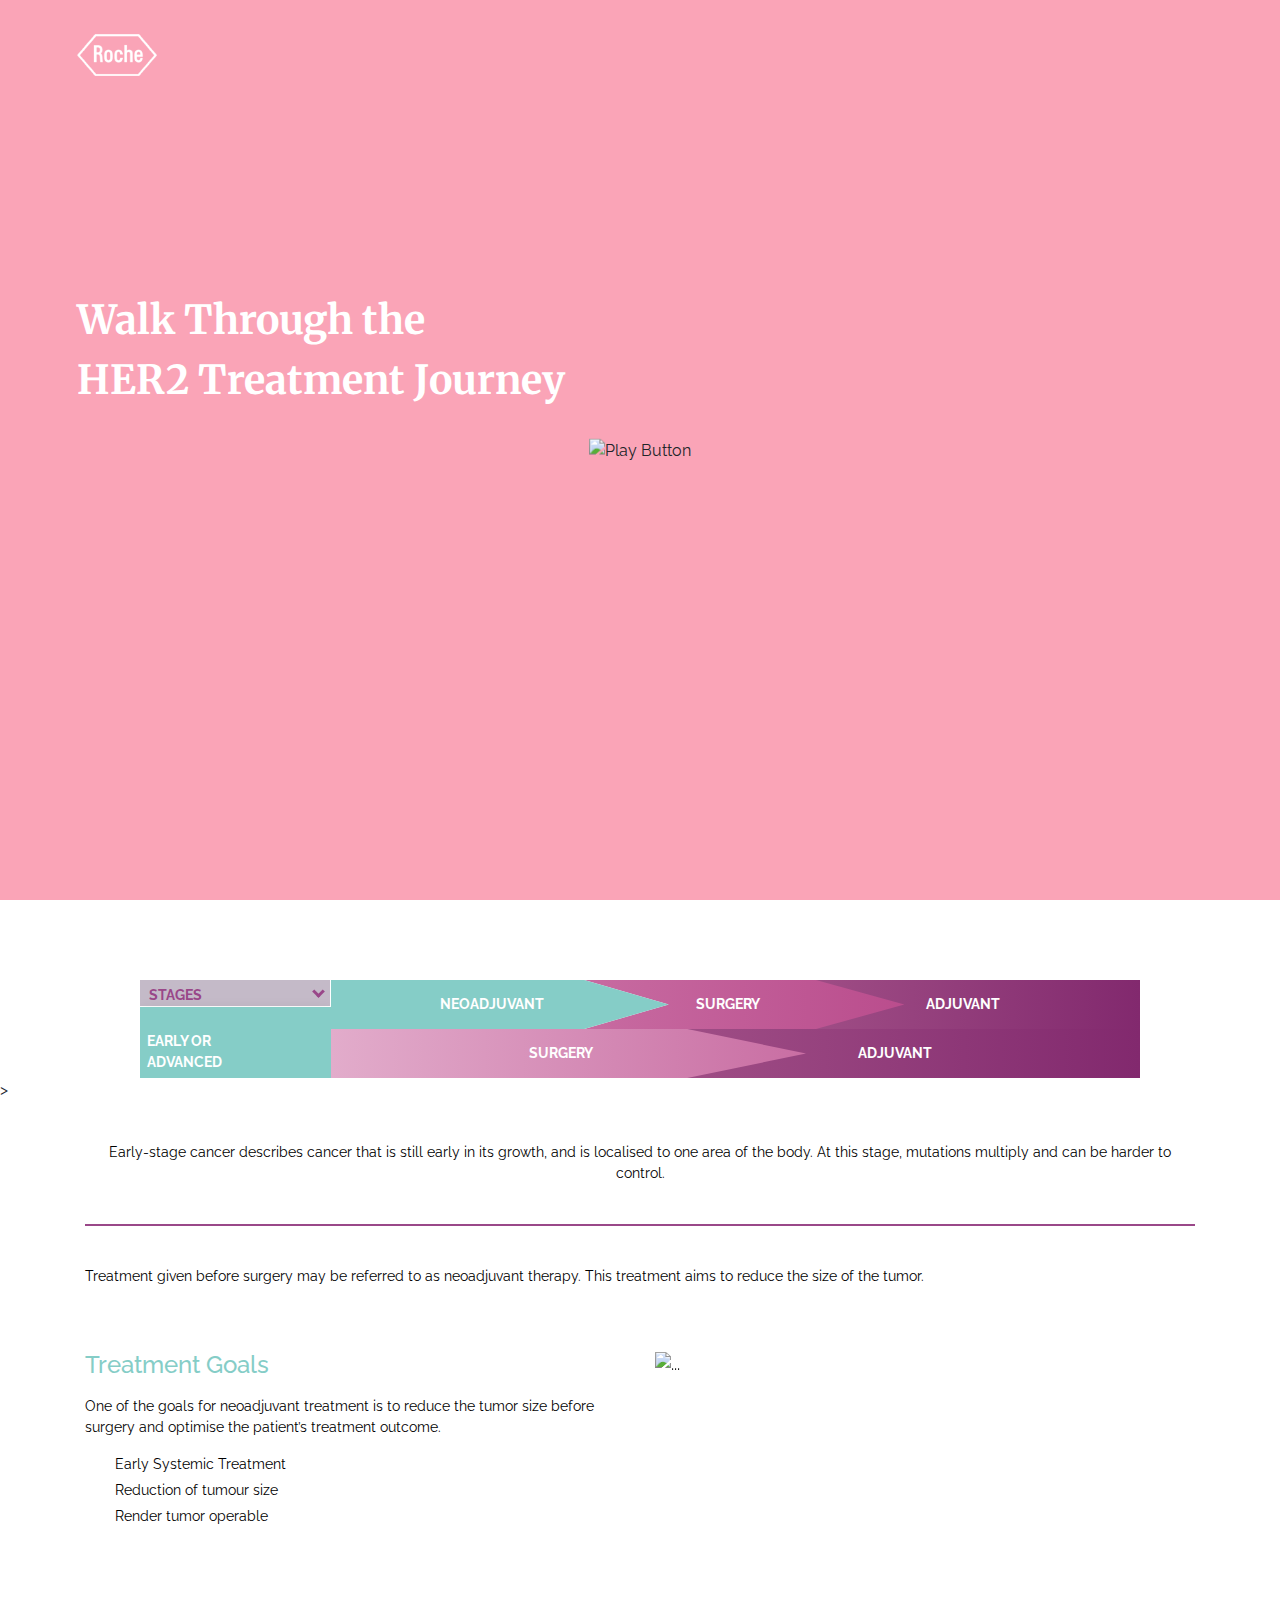
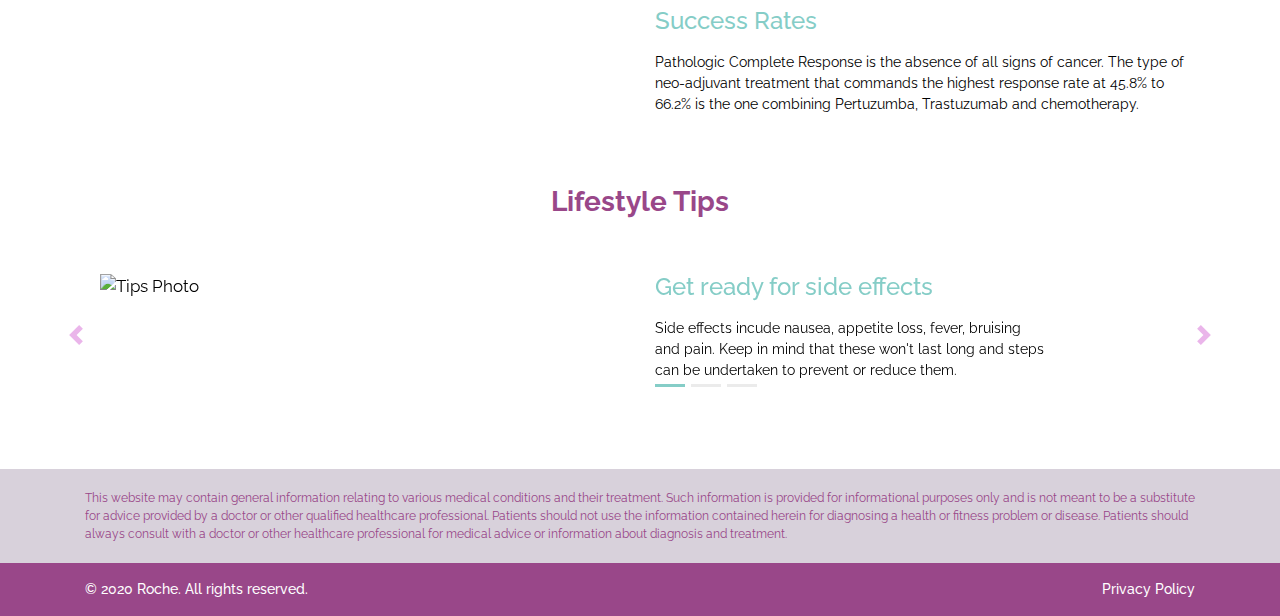
==== her2.html @ 674623f1 "Roche 94 partial update" ====
<!DOCTYPE html>
<html lang="en" dir="ltr">
<head>
  <meta charset="UTF-8">
  <meta name="viewport" content="width=device-width, initial-scale=1.0">
  <meta http-equiv="X-UA-Compatible" content="ie=edge">
  <meta name="description" content="Step out of the darkness and into a bright, healthy future.">
  <title>Her2</title>
  <!--link rel="shortcut icon" href="assets//media/icon/Favicon-192x192.png"-->
  <link href="https://fonts.googleapis.com/css?family=Raleway:400,400i,500,500i,700,700i&display=swap" rel="stylesheet">
  <link href="https://fonts.googleapis.com/css?family=Merriweather:700&display=swap" rel="stylesheet">

    <!-- Fab icon-->
    <link rel="apple-touch-icon" sizes="180x180" href="/assets/media/icon/apple-touch-icon.png">
    <link rel="icon" type="image/png" sizes="32x32" href="/assets/media/icon/favicon-32x32.png">
    <link rel="icon" type="image/png" sizes="16x16" href="/assets/media/icon/favicon-16x16.png">
    <link rel="manifest" href="/assets/media/icon/site.webmanifest">
    <link rel="mask-icon" href="/assets/media/icon/safari-pinned-tab.svg" color="#5bbad5">
    <link rel="shortcut icon" href="/assets/media/icon/favicon.ico">
    <meta name="msapplication-TileColor" content="#da532c">
    <meta name="msapplication-config" content="/assets/media/icon/browserconfig.xml">
    <meta name="theme-color" content="#000000">
    
  <!-- Development -->
  <link rel="stylesheet" href="assets/css/development/style.css">

  <!-- Production -->
  <!-- <link rel="stylesheet" href="assets/css/production/style.min.css"> -->

  <link rel="stylesheet" href="assets/css/production/global.css">
</head>
<body>
  <!-- Intro Video -->
  <div class="video-wrapper">
    <div id="video-playback">
      <video id="my-video" class="video-js vjs-default-skin vjs-minimal-skin vjs-big-play-centered" width="640px" height="267px"
          controls preload="auto" poster=''
          data-setup='{ "aspectRatio":"16:9", "playbackRates": [1, 1.5, 2], "fluid": true }'>      
        <!--source src="http://148.66.133.42/roche/assets/media/video/Her2-Animation%2020200123-c.mp4" type='video/mp4' /-->
        <source src="assets/media/video/Her2-Animation.mp4" type='video/mp4'/>
        <source src="assets//media/video/Her2-Animation 20200123-c.webm" type='video/webm' width="100%"
        height="100%" />
        <p class='vjs-no-js'>
          To view this video please enable JavaScript, and consider upgrading to a web browser that
          <a href='https://videojs.com/html5-video-support/' target='_blank' rel="noreferrer">supports HTML5 video</a>
        </p>
      </video>
      <div class="arrow-down">
        <img src="assets/media/image/arrow.svg" style="display: inline-block;margin-top: 20px;height: 25px;">
      </div>
    </div>
  </div>

  <!-- Main Header -->
  <header class="her2-header">
    <div class="logo-box">
      <a href="./">
        <img src="assets/media/logo/roche-logo-white.png" alt="Logo">
      </a>
    </div>
    <div class="title-box">
      <h1>
        Walk Through the<br>
        HER2 Treatment Journey
      </h1>
    </div>
    <div class="play-button-box">
      <img src="assets/media/image/play-button.png" class="to-play-video" alt="Play Button">
    </div>
  </header>

  
  <!-- Sticky Main Navigation -->
  <nav class="navigation">
    <div id="nav">
      <a href="./">
        <img src="assets/media/logo/roche-logo-white.png" alt="Roche Logo">
        <a href="index.html" class="learn-breast">LEARN MORE ABOUT BREAST CANCER</a>
      </a>
    </div>
    <div class="top-main-nav">
      <!--div class="nav nav-tabs sub-tabs-2" id="nav-tab" role="tablist">
        <a onclick="changeView1()" class="nav-item nav-link active" id="nav-early-tab" data-toggle="tab" href="#nav-early" role="tab" aria-controls="nav-home" aria-selected="true">EARLY STAGE</a>
        <a onclick="changeView2()" class="nav-item nav-link" id="nav-late-tab" data-toggle="tab" href="#nav-late" role="tab" aria-controls="nav-profile" aria-selected="false">LATE STAGE</a>
      </div!-->
      <div class="dropdown" onmouseout="overflowHide()" onmouseover="overflowShow()">
        <button class="dropbtn">STAGES <i class="arrow down"></i></button>
        <div class="dropdown-content">
          <a onclick="changeView1()" class="active" href="#nav-early" >EARLY OR ADVANCED</a>
          <a onclick="changeView2()" href="#nav-late">METASTATIC</a>
        </div>      
      </div>
      <div class="nav sub-tabs sub-tabs-sticky-early">
        <div class="nav nav-tabs sub-tabs sub-tabs-sticky-early sub-tabs-firstrow" id="nav-tab-2" role="tablist">
          <a class="nav-item nav-link active" id="nav-neoadjuvant-tab" data-toggle="tab" href="#nav-neoadjuvant" role="tab" aria-controls="nav-home" aria-selected="true">NEOADJUVANT</a>
          <a class="nav-item nav-link " id="nav-surgery-tab" data-toggle="tab" href="#nav-surgery" role="tab" aria-controls="nav-profile" aria-selected="false"><span>SURGERY</span></a>
          <a class="nav-item nav-link " id="nav-adjuvant-tab" data-toggle="tab" href="#nav-adjuvant" role="tab" aria-controls="nav-contact" aria-selected="false"><span>ADJUVANT</span></a>
        </div>
        <div class="nav nav-tabs sub-tabs sub-tabs-sticky-early second-row" id="nav-tab-2" role="tablist">
          <a class="nav-item nav-link" id="nav-surgery-tab" data-toggle="tab" href="#nav-surgery" role="tab" aria-controls="nav-profile" aria-selected="false"><span>SURGERY</span></a>
          <a class="nav-item nav-link" id="nav-adjuvant-tab" data-toggle="tab" href="#nav-adjuvant" role="tab" aria-controls="nav-contact" aria-selected="false"><span>ADJUVANT</span></a>
        </div>
      </div>  
      <div class="second-view"><h3>QUALITY OF LIFE</h3></div></div>>    
    </div>
  </nav>
  
  <!-- Main Body Content -->
  <main class="main-content" id="her2">
    <section class="container"> 
      <div class="tab-content stages-nav" id="nav-tabContent">
        <div class="tab-pane fade show active" id="nav-early" role="tabpanel" aria-labelledby="nav-early-tab">
          <section class="container" style="padding: 0;">
            <div class="text-box-onscroll">
              Early-stage cancer describes cancer that is still early in its growth, and is localised to one area of the body. At this stage, mutations multiply and can be harder to control.
            </div>
            <section class="tab-content treatment" id="nav-tabContent">
              <!-- NEOADJUVANT -->
              <div class="tab-pane fade show active" id="nav-neoadjuvant" role="tabpanel" aria-labelledby="nav-neoadjuvant-tab">
                <div class="tab-sub-text">Treatment given before surgery may be referred to as neoadjuvant therapy. This treatment aims to reduce the size of the tumor.</div>
                <article class="row">
                  <div class="col-md-6">
                    <h2 class="tab-heading">Treatment Goals</h2>
                    <p>One of the goals for neoadjuvant treatment is to reduce the tumor size before surgery and optimise the patient’s treatment outcome.
                    </p>
                    <ul class="lists">
                      <li>Early Systemic Treatment</li>
                      <li>Reduction of tumour size</li>
                      <li>Render tumor operable</li>
                    </ul>
                  </div>
                  <div class="col-md-6">
                    <div id="carouselExampleControls4" class="carousel slide" data-ride="carousel">
                      <div class="carousel-inner">
                        <div class="carousel-item active">
                          <img src="assets/media/image/Early-Stage/Neoadjuvant/treatmentgoals-1.png" class="d-block w-100" alt="...">
                        </div>
                        <div class="carousel-item">
                          <img src="assets/media/image/Early-Stage/Neoadjuvant/treatmentgoals-2.png" class="d-block w-100" alt="...">
                        </div>
                        <div class="carousel-item">
                          <img src="assets/media/image/Early-Stage/Neoadjuvant/treatmentgoals-3.png" class="d-block w-100" alt="...">
                        </div>
                      </div>
                      <a class="carousel-control-prev" href="#carouselExampleControls4" role="button" data-slide="prev">
                        <span class="carousel-control-prev-icon" aria-hidden="true"></span>
                        <span class="sr-only">Previous</span>
                      </a>
                      <a class="carousel-control-next" href="#carouselExampleControls4" role="button" data-slide="next">
                        <span class="carousel-control-next-icon" aria-hidden="true"></span>
                        <span class="sr-only">Next</span>
                      </a>
                    </div>
                  </div>
                </article>
            
                <article class="row success-rates">
                  <div class="col-md-6">
                    <img src="assets/media/image/Early-Stage/Neoadjuvant/success-rate.png" alt="">
                  </div>
                  <div class="col-md-6">
                    <h3 class="tab-heading">Success Rates</h3>
                    <p>Pathologic Complete Response is the absence of all signs of cancer. The type of neo-adjuvant treatment that commands the highest response rate at 45.8% to 66.2% is the one combining Pertuzumba, Trastuzumab and chemotherapy.</p>
                  </div>
                </article>
      
                <article class="container lifestyle-tips">
                  <h3 class="text-center">Lifestyle Tips</h3>
                  <div id="carouselExampleCaptions" class="carousel slide" data-ride="carousel">
                    <div class="carousel-inner">
                      <div class="carousel-item active">
                        <div class="row">
                          <div class="col-md-6">
                            <img src="assets/media/image/Early-Stage/Neoadjuvant/lifestyle-1.png" class="d-block w-100" alt="Tips Photo">
                          </div>
                          <div class="col-md-6">
                            <div>
                              <h3 class="tab-heading">Get ready for side effects</h3>
                              <p class="tab-text">Side effects incude nausea, appetite loss, fever, bruising and pain. Keep in mind that these won't last long and steps can be undertaken to prevent or reduce them.</p>
                              <ol class="carousel-indicators">
                                <li data-target="#carouselExampleCaptions" data-slide-to="0" class="active"></li>
                                <li data-target="#carouselExampleCaptions" data-slide-to="1"></li>
                                <li data-target="#carouselExampleCaptions" data-slide-to="2"></li>
                              </ol>
                            </div>
                          </div>
                        </div>
                      </div>
                      <div class="carousel-item">
                        <div class="row">
                          <div class="col-md-6">
                            <img src="assets/media/image/Early-Stage/Neoadjuvant/lifestyle-2.png" class="d-block w-100" alt="Tips Photo">
                          </div>
                          <div class="col-md-6">
                            <div>
                              <h3 class="tab-heading">Rest</h3>
                              <p class="tab-text">As cancer drugs also affect normal cells, the resting period allows the body to recover before the next treatment cycle starts.</p>
                              <ol class="carousel-indicators">
                                <li data-target="#carouselExampleCaptions" data-slide-to="0"></li>
                                <li data-target="#carouselExampleCaptions" data-slide-to="1" class="active"></li>
                                <li data-target="#carouselExampleCaptions" data-slide-to="2"></li>
                              </ol>
                            </div>
                          </div>
                        </div>
                      </div>
                      <div class="carousel-item">
                        <div class="row">
                          <div class="col-md-6">
                            <img src="assets/media/image/Early-Stage/Neoadjuvant/lifestyle-3.png" class="d-block w-100" alt="Tips Photo">
                          </div>
                          <div class="col-md-6">
                            <div>
                              <h3 class="tab-heading">Consult your doctor</h3>
                              <p class="tab-text">Discuss some issues with the doctor, by asking questions such as: "What procedures are being considered?" "How long will the treatment journey take?" and "What is the cost of therapy?".</p>
                              <ol class="carousel-indicators">
                                <li data-target="#carouselExampleCaptions" data-slide-to="0"></li>
                                <li data-target="#carouselExampleCaptions" data-slide-to="1"></li>
                                <li data-target="#carouselExampleCaptions" data-slide-to="2" class="active"></li>
                              </ol>
                            </div>
                          </div>
                        </div>
                      </div>
                    </div>
                    <a class="carousel-control-prev slides-switcher" href="#carouselExampleCaptions" role="button" data-slide="prev">
                      <span class="carousel-control-prev-icon" aria-hidden="true"></span>
                      <span class="sr-only">Previous</span>
                    </a>
                    <a class="carousel-control-next slides-switcher" href="#carouselExampleCaptions" role="button" data-slide="next">
                      <span class="carousel-control-next-icon" aria-hidden="true"></span>
                      <span class="sr-only">Next</span>
                    </a>
                  </div>         
                </article>
              </div>
              <!-- SURGERY -->
              <div class="tab-pane fade" id="nav-surgery" role="tabpanel" aria-labelledby="nav-surgery-tab">
                <div class="tab-sub-text">Many women with breast cancer turn to surgery in their treatment. Breast surgery comes in various forms for various reasons.</div>
                <article class="row">
                  <div class="col-md-6">
                    <h2 class="tab-heading">Treatment Goals</h2>
                    <p>The ultimate goal of breast surgery is the removal of the tumor.</p>
                    <ul class="lists icon-top">
                      <li>Lumpectomy: only the affected portion of the breast is removed (under which there are: breast-conserving surgery/BCS, partial mastectomy or wide excision)</li>
                      <li>Mastectomy: the whole breast is removed to kill remaining cancer cells and reduce chances of cancer returning (can be simple or with breast reconstruction.)</li>
                    </ul>
                    <p>Meanwhile, Axillary Surgery is performed during breast cancer surgery to help determine the extent of breast cancer and to remove any involved lymph nodes.</p>
                  </div>
                  <div class="col-md-6">
                    <div id="carouselExampleControls5" class="carousel slide" data-ride="carousel">
                      <div class="carousel-inner">
                        <div class="carousel-item active">
                          <img src="assets/media/image/Early-Stage/Surgery/treatmentgoals-1.png" class="d-block w-100" alt="...">
                        </div>
                        <div class="carousel-item">
                          <img src="assets/media/image/Early-Stage/Surgery/treatmentgoals-2.png" class="d-block w-100" alt="...">
                        </div>
                        <div class="carousel-item">
                          <img src="assets/media/image/Early-Stage/Surgery/treatmentgoals-3.png" class="d-block w-100" alt="...">
                        </div>
                      </div>
                      <a class="carousel-control-prev" href="#carouselExampleControls5" role="button" data-slide="prev">
                        <span class="carousel-control-prev-icon" aria-hidden="true"></span>
                        <span class="sr-only">Previous</span>
                      </a>
                      <a class="carousel-control-next" href="#carouselExampleControls5" role="button" data-slide="next">
                        <span class="carousel-control-next-icon" aria-hidden="true"></span>
                        <span class="sr-only">Next</span>
                      </a>
                    </div>
                  </div>
                </article>
            
                <article class="row success-rates">
                  <div class="col-md-6">
                    <img src="assets/media/image/Early-Stage/Surgery/success-rate.png" alt="">
                  </div>
                  <div class="col-md-6">
                    <h3 class="tab-heading">Success Rates</h3>
                    <p>Data from the National Cancer Database between 2010 and 2012 reveals surgery to remove tumors was associated with a 44% increased chance of survival within an average followup period of 21 months. This was the result of a study on 3,231 women with HER2-positive stage 4 breast cancer.
                    </p>
                  </div>
                </article>
      
                <article class="container lifestyle-tips">
                  <h3 class="text-center">Lifestyle Tips</h3>
                  <div id="carouselExampleCaptions7" class="carousel slide" data-ride="carousel">
                    <div class="carousel-inner">
                      <div class="carousel-item active">
                        <div class="row">
                          <div class="col-md-6">
                            <img src="assets/media/image/Early-Stage/Surgery/lifestyle-1.png" class="d-block w-100" alt="...">
                          </div>
                          <div class="col-md-6">
                            <div>
                              <h3 class="tab-heading">Relieve fatigue</h3>
                              <p class="tab-text">Stay physically active or be more active to help relieve fatigue. Walking, cycling, or swimming may help.</p>
                              <ol class="carousel-indicators">
                                <li data-target="#carouselExampleCaptions7" data-slide-to="0" class="active"></li>
                                <li data-target="#carouselExampleCaptions7" data-slide-to="1"></li>
                                <li data-target="#carouselExampleCaptions7" data-slide-to="2"></li>
                              </ol>
                            </div>
                          </div>
                        </div>
                      </div>
                      <div class="carousel-item">
                        <div class="row">
                          <div class="col-md-6">
                            <img src="assets/media/image/Early-Stage/Surgery/lifestyle-2.png" class="d-block w-100" alt="...">
                          </div>
                          <div class="col-md-6">
                            <div>
                              <h3 class="tab-heading">Process your emotions</h3>
                              <p class="tab-text">Talk with a therapist or counsellor to improve coping skills or overcome sleep problems. They understand that processing everything that is happening can be daunting.</p>
                              <ol class="carousel-indicators">
                                <li data-target="#carouselExampleCaptions7" data-slide-to="0"></li>
                                <li data-target="#carouselExampleCaptions7" data-slide-to="1" class="active"></li>
                                <li data-target="#carouselExampleCaptions7" data-slide-to="2"></li>
                              </ol>
                            </div>
                          </div>
                        </div>
                      </div>
                      <div class="carousel-item">
                        <div class="row">
                          <div class="col-md-6">
                            <img src="assets/media/image/Early-Stage/Surgery/lifestyle-3.png" class="d-block w-100" alt="...">
                          </div>
                          <div class="col-md-6">
                            <div>
                              <h3 class="tab-heading">Practice mindfulness</h3>
                              <p class="tab-text">Try mindfulness-based approaches such as yoga in order to relax. This can be a very stressful time. It will help to do breathing exercises, repeat positive affirmations, or follow simple self-care methods.</p>
                              <ol class="carousel-indicators">
                                <li data-target="#carouselExampleCaptions7" data-slide-to="0"></li>
                                <li data-target="#carouselExampleCaptions7" data-slide-to="1"></li>
                                <li data-target="#carouselExampleCaptions7" data-slide-to="2" class="active"></li>
                              </ol>
                            </div>
                          </div>
                        </div>
                      </div>
                    </div>
                    <a class="carousel-control-prev slides-switcher" href="#carouselExampleCaptions7" role="button" data-slide="prev">
                      <span class="carousel-control-prev-icon" aria-hidden="true"></span>
                      <span class="sr-only">Previous</span>
                    </a>
                    <a class="carousel-control-next slides-switcher" href="#carouselExampleCaptions7" role="button" data-slide="next">
                      <span class="carousel-control-next-icon" aria-hidden="true"></span>
                      <span class="sr-only">Next</span>
                    </a>
                  </div>         
                </article>
              </div>
              <!-- ADJUVANT -->
              <div class="tab-pane fade" id="nav-adjuvant" role="tabpanel" aria-labelledby="nav-adjuvant-tab">
                <div class="tab-sub-text">Adjuvant therapy, also called adjunct therapy, add-on therapy, and adjuvant care, refers to therapy given to complement primary or initial therapy to maximise its effectiveness.</div>
                <article class="row">
                  <div class="col-md-6">
                    <h2 class="tab-heading">Treatment Goals</h2>
                    <p>Adjuvant Treatment is given with the intent to kill any cancer cells left behind after surgery and reduce chances of cancer returning. One of the goals for adjuvant treatment is to eliminate residual micro-metastatic disease to reduce the risk of recurrence. Options include: Targeted Therapies, Chemotherapy, Hormonal Therapy, Radio therapy.</p>
                    <p>1 year of Pertuzumab* + trastuzumab + chemotherapy lowered the risk of cancer coming back by 18%, compared with placebo + trastuzumab + chemotherapy median follow up of 3 years.</p>
                    <p>*Pertuzumab in combination with trastuzumab for a total of one year (up to 18 cycles). Pertuzumab-trastuzumab combination treatment is approved by Health Sciences Authority of Singapore of Singapore for adjuvant treatment of patients with HER-2 positive early breast cancer at high risk of recurrence</p>
                  </div>
                  <div class="col-md-6">
                    <div id="carouselExampleControls2" class="carousel slide" data-ride="carousel">
                      <div class="carousel-inner">
                        <div class="carousel-item active">
                          <img src="assets/media/image/Early-Stage/Adjuvant/treatmentgoals-1.png" class="d-block w-100" alt="...">
                        </div>
                        <div class="carousel-item">
                          <img src="assets/media/image/Early-Stage/Adjuvant/treatmentgoals-2.png" class="d-block w-100" alt="...">
                        </div>
                        <div class="carousel-item">
                          <img src="assets/media/image/Early-Stage/Adjuvant/treatmentgoals-3.png" class="d-block w-100" alt="...">
                        </div>
                      </div>
                      <a class="carousel-control-prev" href="#carouselExampleControls2" role="button" data-slide="prev">
                        <span class="carousel-control-prev-icon" aria-hidden="true"></span>
                        <span class="sr-only">Previous</span>
                      </a>
                      <a class="carousel-control-next" href="#carouselExampleControls2" role="button" data-slide="next">
                        <span class="carousel-control-next-icon" aria-hidden="true"></span>
                        <span class="sr-only">Next</span>
                      </a>
                    </div>
                  </div>
                </article>
            
                <article class="row success-rates">
                  <div class="col-md-6">
                    <img src="assets/media/image/Early-Stage/Adjuvant/success-rate.png" alt="">
                  </div>
                  <div class="col-md-6">
                    <h3 class="tab-heading">Success Rates</h3>
                    <p> In a study of patients with HER2+ early breast cancer, adjuvant treatment with the PERJETA-Herceptin combination plus chemotherapy lowered the risk of cancer coming back by almost 25% compared with Herceptin plus chemotherapy alone, in patients who were N+ or HR-.18.</p>
                  </div>
                </article>
      
                <article class="container lifestyle-tips">
                  <h3 class="text-center">Lifestyle Tips</h3>
                  <div id="carouselExampleCaptions8" class="carousel slide" data-ride="carousel">
                    <div class="carousel-inner">
                      <div class="carousel-item active">
                        <div class="row">
                          <div class="col-md-6">
                            <img src="assets/media/image/Early-Stage/Adjuvant/lifestyle-1.png" class="d-block w-100" alt="...">
                          </div>
                          <div class="col-md-6">
                            <div>
                              <h3 class="tab-heading">Cope with side effects</h3>
                              <p class="tab-text">Talk with your doctor about medicines that help prevent nausea and vomiting.</p>
                              <ol class="carousel-indicators">
                                <li data-target="#carouselExampleCaptions8" data-slide-to="0" class="active"></li>
                                <li data-target="#carouselExampleCaptions8" data-slide-to="1"></li>
                                <li data-target="#carouselExampleCaptions8" data-slide-to="2"></li>
                              </ol>
                            </div>
                          </div>
                        </div>
                      </div>
                      <div class="carousel-item">
                        <div class="row">
                          <div class="col-md-6">
                            <img src="assets/media/image/Early-Stage/Adjuvant/lifestyle-2.png" class="d-block w-100" alt="...">
                          </div>
                          <div class="col-md-6">
                            <div>
                              <h3 class="tab-heading">Eat well</h3>
                              <p class="tab-text">Eat small meals throughout the day, avoiding sweet, fried, or fatty foods. Drink lots of fluids and take frequent, small sips rather than drinking large amounts at once</p>
                              <ol class="carousel-indicators">
                                <li data-target="#carouselExampleCaptions8" data-slide-to="0"></li>
                                <li data-target="#carouselExampleCaptions8" data-slide-to="1" class="active"></li>
                                <li data-target="#carouselExampleCaptions8" data-slide-to="2"></li>
                              </ol>
                            </div>
                          </div>
                        </div>
                      </div>
                      <div class="carousel-item">
                        <div class="row">
                          <div class="col-md-6">
                            <img src="assets/media/image/Early-Stage/Adjuvant/lifestyle-3.png" class="d-block w-100" alt="...">
                          </div>
                          <div class="col-md-6">
                            <div>
                              <h3 class="tab-heading">Take a breather</h3>
                              <p class="tab-text">Remember to take a rest, but avoid lying down for at least a couple of hours. Avoid unpleasant smells. Fresh air may help.</p>
                              <ol class="carousel-indicators">
                                <li data-target="#carouselExampleCaptions8" data-slide-to="0"></li>
                                <li data-target="#carouselExampleCaptions8" data-slide-to="1"></li>
                                <li data-target="#carouselExampleCaptions8" data-slide-to="2" class="active"></li>
                              </ol>
                            </div>
                          </div>
                        </div>
                      </div>
                    </div>
                    <a class="carousel-control-prev slides-switcher" href="#carouselExampleCaptions8" role="button" data-slide="prev">
                      <span class="carousel-control-prev-icon" aria-hidden="true"></span>
                      <span class="sr-only">Previous</span>
                    </a>
                    <a class="carousel-control-next slides-switcher" href="#carouselExampleCaptions8" role="button" data-slide="next">
                      <span class="carousel-control-next-icon" aria-hidden="true"></span>
                      <span class="sr-only">Next</span>
                    </a>
                  </div>         
                </article>
              </div>
            </section>
          </section>
        </div>
        <div class="tab-pane fade" id="nav-late" role="tabpanel" aria-labelledby="nav-late-tab">
          <section class="container" style="padding: 0;">
            <div class="text-box-onscroll text-box-onscroll-late">
              Late-stage cancer describes cancer that has developed and spread to the lymph nodes or other areas in the body. At this stage, mutations multiply and can be harder to control.
            </div>

            <div class="quality-wrapper">
              <h3>QUALITY OF LIFE</h3>
              <p class="quality-text">During the late stage of breast cancer, patients may go through the most challenging and emotional time of their lives. Here, the focus also shifts to palliative care measures to help control pain.</p>
            </div>
            <section class="tab-content treatment" id="nav-tabContent">
                <div class="tab-sub-text">During the late stage of breast cancer, patients may go through the most challenging and emotional time of their lives. Here, the focus also shifts to palliative care measures to help control pain.</div>
                <article class="row">
                  <div class="col-md-6">
                    <p style="margin-bottom: 1rem;">There is no cure for advanced breast cancer, and women with the disease face unique challenges such as</p>
                    <p>The treatment goal for late stage cancer is to control the cancer for as long as possible. This may entail shrinking the size of the cancer or delaying its growth for as long as months or years. If treatment can no longer control the cancer, the goal becomes relief from symptoms.</p>
                    <p>There are different types of treatment for late stage cancer:</p>
                    <ul class="lists icon-top">
                      <li>Chemotherapy is the treatment for when cancer has widely spread</li>
                      <li>Surgery can be used to remove pain-causing tumours</li>
                      <li>Radiotherapy kills cancer cells or injures them to stop them from multiplying, and also relieves pain</li>
                      <li>Hormone therapy can slow tumour growth for cancer that responds to hormones</li>
                      <li>Palliative care helps in managing cancer symptoms</li>
                    </ul>
                  </div>
                  <div class="col-md-6">
                    <div id="carouselExampleControls3" class="carousel slide" data-ride="carousel">
                      <div class="carousel-inner">
                        <div class="carousel-item active">
                          <img src="assets/media/image/Late-Stage/treatmentgoals-1.png" class="d-block w-100" alt="...">
                        </div>
                        <div class="carousel-item">
                          <img src="assets/media/image/Late-Stage/treatmentgoals-2.png" class="d-block w-100" alt="...">
                        </div>
                        <div class="carousel-item">
                          <img src="assets/media/image/Late-Stage/treatmentgoals-3.png" class="d-block w-100" alt="...">
                        </div>
                      </div>
                      <a class="carousel-control-prev" href="#carouselExampleControls3" role="button" data-slide="prev">
                        <span class="carousel-control-prev-icon" aria-hidden="true"></span>
                        <span class="sr-only">Previous</span>
                      </a>
                      <a class="carousel-control-next" href="#carouselExampleControls3" role="button" data-slide="next">
                        <span class="carousel-control-next-icon" aria-hidden="true"></span>
                        <span class="sr-only">Next</span>
                      </a>
                    </div>
                  </div>
                </article>
            
                <article class="row success-rates">
                  <div class="col-md-6">
                    <img src="assets/media/image/Late-Stage/success-rate.png" alt="">
                  </div>
                  <div class="col-md-6">
                    <h3 class="tab-heading">Success Rates</h3>
                    <p>Roughly 26% of advanced or metastatic breast cancer patients will survive for five years.</p>
                  </div>
                </article>
      
                <article class="container lifestyle-tips">
                  <h3 class="text-center">Lifestyle Tips</h3>
                  <div id="carouselExampleCaptions12" class="carousel slide" data-ride="carousel">
                    <div class="carousel-inner">
                      <div class="carousel-item active">
                        <div class="row">
                          <div class="col-md-6">
                            <img src="assets/media/image/Late-Stage/lifestyle-1.png" class="d-block w-100" alt="...">
                          </div>
                          <div class="col-md-6">
                            <div>
                              <h3 class="tab-heading">Prepare for side effects</h3>
                              <p class="tab-text">
                                Brace yourself for changes in the surgical scar and treated area, as well as swollen lymph glands, bone pain, persistent cough, difficulty in breathing, jaundice.
                              </p>
                              <ol class="carousel-indicators">
                                <li data-target="#carouselExampleCaptions12" data-slide-to="0" class="active"></li>
                                <li data-target="#carouselExampleCaptions12" data-slide-to="1"></li>
                                <li data-target="#carouselExampleCaptions12" data-slide-to="2"></li>
                              </ol>
                            </div>
                          </div>
                        </div>
                      </div>
                      <div class="carousel-item">
                        <div class="row">
                          <div class="col-md-6">
                            <img src="assets/media/image/Late-Stage/lifestyle-2.png" class="d-block w-100" alt="...">
                          </div>
                          <div class="col-md-6">
                            <div>
                              <h3 class="tab-heading">Know post-operative care</h3>
                              <p class="tab-text">Take note of post-operative care, wound and drain care, medication and diet. Resume normal mobility and function only as advised by doctor.</p>
                              <ol class="carousel-indicators">
                                <li data-target="#carouselExampleCaptions12" data-slide-to="0"></li>
                                <li data-target="#carouselExampleCaptions12" data-slide-to="1" class="active"></li>
                                <li data-target="#carouselExampleCaptions12" data-slide-to="2"></li>
                              </ol>
                            </div>
                          </div>
                        </div>
                      </div>
                      <div class="carousel-item">
                        <div class="row">
                          <div class="col-md-6">
                            <img src="assets/media/image/Late-Stage/lifestyle-3.png" class="d-block w-100" alt="...">
                          </div>
                          <div class="col-md-6">
                            <div>
                              <h3 class="tab-heading">Select healthy food</h3>
                              <p class="tab-text">Avoid caffeine, alcohol, dairy products, high-fibre food, orange juice, prune juice, and fried, fatty, or spicy food, and dehydration. Eat small, frequent meals and choose foods that are easy to digest, such as apple sauce, bananas, white rice, and toasted white bread</p>
                              <ol class="carousel-indicators">
                                <li data-target="#carouselExampleCaptions12" data-slide-to="0"></li>
                                <li data-target="#carouselExampleCaptions12" data-slide-to="1"></li>
                                <li data-target="#carouselExampleCaptions12" data-slide-to="2" class="active"></li>
                              </ol>
                            </div>
                          </div>
                        </div>
                      </div>
                    </div>
                    <a class="carousel-control-prev slides-switcher" href="#carouselExampleCaptions12" role="button" data-slide="prev">
                      <span class="carousel-control-prev-icon" aria-hidden="true"></span>
                      <span class="sr-only">Previous</span>
                    </a>
                    <a class="carousel-control-next slides-switcher" href="#carouselExampleCaptions12" role="button" data-slide="next">
                      <span class="carousel-control-next-icon" aria-hidden="true"></span>
                      <span class="sr-only">Next</span>
                    </a>
                  </div>         
                </article>
            </section>
          </section>
        </div>
      </div>
    </section>
  </main>

  <!-- Footer & Disclaimer -->
  <footer class="main-footer footer-her2-disclaimer">
    <div class="disclaimer container">
      <p>This website may contain general information relating to various medical conditions and their treatment. 
        Such information is provided for informational purposes only and is not meant to be a substitute for advice 
        provided by a doctor or other qualified healthcare professional. Patients should not use the information 
        contained herein for diagnosing a health or fitness problem or disease. Patients should always consult with 
        a doctor or other healthcare professional for medical advice or information about diagnosis and treatment.</p>
    </div>
    <div class="copyright footer-her2-copyright">
      <div class="footer-content container">
        <div>&copy; 2020 Roche. All rights reserved.</div>
        <div><a href="privacypolicy.html" class="privacy-link">Privacy Policy</a></div>
      </div>
    </div>
  </footer>

  <script src="https://vjs.zencdn.net/7.6.5/video.min.js"></script>
  <script src="https://code.jquery.com/jquery-3.4.1.slim.min.js" integrity="sha384-J6qa4849blE2+poT4WnyKhv5vZF5SrPo0iEjwBvKU7imGFAV0wwj1yYfoRSJoZ+n" crossorigin="anonymous"></script>
  <script src="https://cdn.jsdelivr.net/npm/popper.js@1.16.0/dist/umd/popper.min.js" integrity="sha384-Q6E9RHvbIyZFJoft+2mJbHaEWldlvI9IOYy5n3zV9zzTtmI3UksdQRVvoxMfooAo" crossorigin="anonymous"></script>
  <script src="https://stackpath.bootstrapcdn.com/bootstrap/4.4.1/js/bootstrap.min.js" integrity="sha384-wfSDF2E50Y2D1uUdj0O3uMBJnjuUD4Ih7YwaYd1iqfktj0Uod8GCExl3Og8ifwB6" crossorigin="anonymous"></script>
  <script src="assets/js/her2-script.js"></script>
  <script src="pwa.js"></script>
</body>
</html>
---- assets/css/development/style.css ----
@charset "UTF-8";
.vjs-modal-dialog .vjs-modal-dialog-content, .video-js .vjs-modal-dialog, .vjs-button > .vjs-icon-placeholder:before, .video-js .vjs-big-play-button .vjs-icon-placeholder:before {
  position: absolute;
  top: 0;
  left: 0;
  width: 100%;
  height: 100%;
}

.vjs-button > .vjs-icon-placeholder:before, .video-js .vjs-big-play-button .vjs-icon-placeholder:before {
  text-align: center;
}

@font-face {
  font-family: VideoJS;
  src: url([data-uri]) format("woff");
  font-weight: normal;
  font-style: normal;
}
.vjs-icon-play, .video-js .vjs-play-control .vjs-icon-placeholder, .video-js .vjs-big-play-button .vjs-icon-placeholder:before {
  font-family: VideoJS;
  font-weight: normal;
  font-style: normal;
}

.vjs-icon-play:before, .video-js .vjs-play-control .vjs-icon-placeholder:before, .video-js .vjs-big-play-button .vjs-icon-placeholder:before {
  content: "";
}

.vjs-icon-play-circle {
  font-family: VideoJS;
  font-weight: normal;
  font-style: normal;
}

.vjs-icon-play-circle:before {
  content: "";
}

.vjs-icon-pause, .video-js .vjs-play-control.vjs-playing .vjs-icon-placeholder {
  font-family: VideoJS;
  font-weight: normal;
  font-style: normal;
}

.vjs-icon-pause:before, .video-js .vjs-play-control.vjs-playing .vjs-icon-placeholder:before {
  content: "";
}

.vjs-icon-volume-mute, .video-js .vjs-mute-control.vjs-vol-0 .vjs-icon-placeholder {
  font-family: VideoJS;
  font-weight: normal;
  font-style: normal;
}

.vjs-icon-volume-mute:before, .video-js .vjs-mute-control.vjs-vol-0 .vjs-icon-placeholder:before {
  content: "";
}

.vjs-icon-volume-low, .video-js .vjs-mute-control.vjs-vol-1 .vjs-icon-placeholder {
  font-family: VideoJS;
  font-weight: normal;
  font-style: normal;
}

.vjs-icon-volume-low:before, .video-js .vjs-mute-control.vjs-vol-1 .vjs-icon-placeholder:before {
  content: "";
}

.vjs-icon-volume-mid, .video-js .vjs-mute-control.vjs-vol-2 .vjs-icon-placeholder {
  font-family: VideoJS;
  font-weight: normal;
  font-style: normal;
}

.vjs-icon-volume-mid:before, .video-js .vjs-mute-control.vjs-vol-2 .vjs-icon-placeholder:before {
  content: "";
}

.vjs-icon-volume-high, .video-js .vjs-mute-control .vjs-icon-placeholder {
  font-family: VideoJS;
  font-weight: normal;
  font-style: normal;
}

.vjs-icon-volume-high:before, .video-js .vjs-mute-control .vjs-icon-placeholder:before {
  content: "";
}

.vjs-icon-fullscreen-enter, .video-js .vjs-fullscreen-control .vjs-icon-placeholder {
  font-family: VideoJS;
  font-weight: normal;
  font-style: normal;
}

.vjs-icon-fullscreen-enter:before, .video-js .vjs-fullscreen-control .vjs-icon-placeholder:before {
  content: "";
}

.vjs-icon-fullscreen-exit, .video-js.vjs-fullscreen .vjs-fullscreen-control .vjs-icon-placeholder {
  font-family: VideoJS;
  font-weight: normal;
  font-style: normal;
}

.vjs-icon-fullscreen-exit:before, .video-js.vjs-fullscreen .vjs-fullscreen-control .vjs-icon-placeholder:before {
  content: "";
}

.vjs-icon-square {
  font-family: VideoJS;
  font-weight: normal;
  font-style: normal;
}

.vjs-icon-square:before {
  content: "";
}

.vjs-icon-spinner {
  font-family: VideoJS;
  font-weight: normal;
  font-style: normal;
}

.vjs-icon-spinner:before {
  content: "";
}

.vjs-icon-subtitles, .video-js .vjs-subs-caps-button .vjs-icon-placeholder,
.video-js.video-js:lang(en-GB) .vjs-subs-caps-button .vjs-icon-placeholder,
.video-js.video-js:lang(en-IE) .vjs-subs-caps-button .vjs-icon-placeholder,
.video-js.video-js:lang(en-AU) .vjs-subs-caps-button .vjs-icon-placeholder,
.video-js.video-js:lang(en-NZ) .vjs-subs-caps-button .vjs-icon-placeholder, .video-js .vjs-subtitles-button .vjs-icon-placeholder {
  font-family: VideoJS;
  font-weight: normal;
  font-style: normal;
}

.vjs-icon-subtitles:before, .video-js .vjs-subs-caps-button .vjs-icon-placeholder:before,
.video-js.video-js:lang(en-GB) .vjs-subs-caps-button .vjs-icon-placeholder:before,
.video-js.video-js:lang(en-IE) .vjs-subs-caps-button .vjs-icon-placeholder:before,
.video-js.video-js:lang(en-AU) .vjs-subs-caps-button .vjs-icon-placeholder:before,
.video-js.video-js:lang(en-NZ) .vjs-subs-caps-button .vjs-icon-placeholder:before, .video-js .vjs-subtitles-button .vjs-icon-placeholder:before {
  content: "";
}

.vjs-icon-captions, .video-js:lang(en) .vjs-subs-caps-button .vjs-icon-placeholder,
.video-js:lang(fr-CA) .vjs-subs-caps-button .vjs-icon-placeholder, .video-js .vjs-captions-button .vjs-icon-placeholder {
  font-family: VideoJS;
  font-weight: normal;
  font-style: normal;
}

.vjs-icon-captions:before, .video-js:lang(en) .vjs-subs-caps-button .vjs-icon-placeholder:before,
.video-js:lang(fr-CA) .vjs-subs-caps-button .vjs-icon-placeholder:before, .video-js .vjs-captions-button .vjs-icon-placeholder:before {
  content: "";
}

.vjs-icon-chapters, .video-js .vjs-chapters-button .vjs-icon-placeholder {
  font-family: VideoJS;
  font-weight: normal;
  font-style: normal;
}

.vjs-icon-chapters:before, .video-js .vjs-chapters-button .vjs-icon-placeholder:before {
  content: "";
}

.vjs-icon-share {
  font-family: VideoJS;
  font-weight: normal;
  font-style: normal;
}

.vjs-icon-share:before {
  content: "";
}

.vjs-icon-cog {
  font-family: VideoJS;
  font-weight: normal;
  font-style: normal;
}

.vjs-icon-cog:before {
  content: "";
}

.vjs-icon-circle, .vjs-seek-to-live-control .vjs-icon-placeholder, .video-js .vjs-volume-level, .video-js .vjs-play-progress {
  font-family: VideoJS;
  font-weight: normal;
  font-style: normal;
}

.vjs-icon-circle:before, .vjs-seek-to-live-control .vjs-icon-placeholder:before, .video-js .vjs-volume-level:before, .video-js .vjs-play-progress:before {
  content: "";
}

.vjs-icon-circle-outline {
  font-family: VideoJS;
  font-weight: normal;
  font-style: normal;
}

.vjs-icon-circle-outline:before {
  content: "";
}

.vjs-icon-circle-inner-circle {
  font-family: VideoJS;
  font-weight: normal;
  font-style: normal;
}

.vjs-icon-circle-inner-circle:before {
  content: "";
}

.vjs-icon-hd {
  font-family: VideoJS;
  font-weight: normal;
  font-style: normal;
}

.vjs-icon-hd:before {
  content: "";
}

.vjs-icon-cancel, .video-js .vjs-control.vjs-close-button .vjs-icon-placeholder {
  font-family: VideoJS;
  font-weight: normal;
  font-style: normal;
}

.vjs-icon-cancel:before, .video-js .vjs-control.vjs-close-button .vjs-icon-placeholder:before {
  content: "";
}

.vjs-icon-replay, .video-js .vjs-play-control.vjs-ended .vjs-icon-placeholder {
  font-family: VideoJS;
  font-weight: normal;
  font-style: normal;
}

.vjs-icon-replay:before, .video-js .vjs-play-control.vjs-ended .vjs-icon-placeholder:before {
  content: "";
}

.vjs-icon-facebook {
  font-family: VideoJS;
  font-weight: normal;
  font-style: normal;
}

.vjs-icon-facebook:before {
  content: "";
}

.vjs-icon-gplus {
  font-family: VideoJS;
  font-weight: normal;
  font-style: normal;
}

.vjs-icon-gplus:before {
  content: "";
}

.vjs-icon-linkedin {
  font-family: VideoJS;
  font-weight: normal;
  font-style: normal;
}

.vjs-icon-linkedin:before {
  content: "";
}

.vjs-icon-twitter {
  font-family: VideoJS;
  font-weight: normal;
  font-style: normal;
}

.vjs-icon-twitter:before {
  content: "";
}

.vjs-icon-tumblr {
  font-family: VideoJS;
  font-weight: normal;
  font-style: normal;
}

.vjs-icon-tumblr:before {
  content: "";
}

.vjs-icon-pinterest {
  font-family: VideoJS;
  font-weight: normal;
  font-style: normal;
}

.vjs-icon-pinterest:before {
  content: "";
}

.vjs-icon-audio-description, .video-js .vjs-descriptions-button .vjs-icon-placeholder {
  font-family: VideoJS;
  font-weight: normal;
  font-style: normal;
}

.vjs-icon-audio-description:before, .video-js .vjs-descriptions-button .vjs-icon-placeholder:before {
  content: "";
}

.vjs-icon-audio, .video-js .vjs-audio-button .vjs-icon-placeholder {
  font-family: VideoJS;
  font-weight: normal;
  font-style: normal;
}

.vjs-icon-audio:before, .video-js .vjs-audio-button .vjs-icon-placeholder:before {
  content: "";
}

.vjs-icon-next-item {
  font-family: VideoJS;
  font-weight: normal;
  font-style: normal;
}

.vjs-icon-next-item:before {
  content: "";
}

.vjs-icon-previous-item {
  font-family: VideoJS;
  font-weight: normal;
  font-style: normal;
}

.vjs-icon-previous-item:before {
  content: "";
}

.vjs-icon-picture-in-picture-enter, .video-js .vjs-picture-in-picture-control .vjs-icon-placeholder {
  font-family: VideoJS;
  font-weight: normal;
  font-style: normal;
}

.vjs-icon-picture-in-picture-enter:before, .video-js .vjs-picture-in-picture-control .vjs-icon-placeholder:before {
  content: "";
}

.vjs-icon-picture-in-picture-exit, .video-js.vjs-picture-in-picture .vjs-picture-in-picture-control .vjs-icon-placeholder {
  font-family: VideoJS;
  font-weight: normal;
  font-style: normal;
}

.vjs-icon-picture-in-picture-exit:before, .video-js.vjs-picture-in-picture .vjs-picture-in-picture-control .vjs-icon-placeholder:before {
  content: "";
}

.video-js {
  display: block;
  vertical-align: top;
  box-sizing: border-box;
  color: #fff;
  background-color: #000;
  position: relative;
  padding: 0;
  font-size: 10px;
  line-height: 1;
  font-weight: normal;
  font-style: normal;
  font-family: Arial, Helvetica, sans-serif;
  word-break: initial;
}

.video-js:-moz-full-screen {
  position: absolute;
}

.video-js:-webkit-full-screen {
  width: 100% !important;
  height: 100% !important;
}

.video-js[tabindex="-1"] {
  outline: none;
}

.video-js *,
.video-js *:before,
.video-js *:after {
  box-sizing: inherit;
}

.video-js ul {
  font-family: inherit;
  font-size: inherit;
  line-height: inherit;
  list-style-position: outside;
  margin-left: 0;
  margin-right: 0;
  margin-top: 0;
  margin-bottom: 0;
}

.video-js.vjs-fluid,
.video-js.vjs-16-9,
.video-js.vjs-4-3 {
  width: 100%;
  max-width: 100%;
  height: 0;
}

.video-js.vjs-16-9 {
  padding-top: 56.25%;
}

.video-js.vjs-4-3 {
  padding-top: 75%;
}

.video-js.vjs-fill {
  width: 100%;
  height: 100%;
}

.video-js .vjs-tech {
  position: absolute;
  top: 0;
  left: 0;
  width: 100%;
  height: 100%;
}

body.vjs-full-window {
  padding: 0;
  margin: 0;
  height: 100%;
}

.vjs-full-window .video-js.vjs-fullscreen {
  position: fixed;
  overflow: hidden;
  z-index: 1000;
  left: 0;
  top: 0;
  bottom: 0;
  right: 0;
}

.video-js.vjs-fullscreen {
  width: 100% !important;
  height: 100% !important;
  padding-top: 0 !important;
}

.video-js.vjs-fullscreen.vjs-user-inactive {
  cursor: none;
}

.vjs-hidden {
  display: none !important;
}

.vjs-disabled {
  opacity: 0.5;
  cursor: default;
}

.video-js .vjs-offscreen {
  height: 1px;
  left: -9999px;
  position: absolute;
  top: 0;
  width: 1px;
}

.vjs-lock-showing {
  display: block !important;
  opacity: 1;
  visibility: visible;
}

.vjs-no-js {
  padding: 20px;
  color: #fff;
  background-color: #000;
  font-size: 18px;
  font-family: Arial, Helvetica, sans-serif;
  text-align: center;
  width: 300px;
  height: 150px;
  margin: 0px auto;
}

.vjs-no-js a,
.vjs-no-js a:visited {
  color: #66A8CC;
}

.video-js .vjs-big-play-button {
  font-size: 3em;
  line-height: 1.5em;
  height: 1.63332em;
  width: 3em;
  display: block;
  position: absolute;
  top: 10px;
  left: 10px;
  padding: 0;
  cursor: pointer;
  opacity: 1;
  border: 0.06666em solid #fff;
  background-color: #2B333F;
  background-color: rgba(43, 51, 63, 0.7);
  border-radius: 0.3em;
  transition: all 0.4s;
}

.vjs-big-play-centered .vjs-big-play-button {
  top: 50%;
  left: 50%;
  margin-top: -0.81666em;
  margin-left: -1.5em;
}

.video-js:hover .vjs-big-play-button,
.video-js .vjs-big-play-button:focus {
  border-color: #fff;
  background-color: #73859f;
  background-color: rgba(115, 133, 159, 0.5);
  transition: all 0s;
}

.vjs-controls-disabled .vjs-big-play-button,
.vjs-has-started .vjs-big-play-button,
.vjs-using-native-controls .vjs-big-play-button,
.vjs-error .vjs-big-play-button {
  display: none;
}

.vjs-has-started.vjs-paused.vjs-show-big-play-button-on-pause .vjs-big-play-button {
  display: block;
}

.video-js button {
  background: none;
  border: none;
  color: inherit;
  display: inline-block;
  font-size: inherit;
  line-height: inherit;
  text-transform: none;
  text-decoration: none;
  transition: none;
  -webkit-appearance: none;
  -moz-appearance: none;
  appearance: none;
}

.vjs-control .vjs-button {
  width: 100%;
  height: 100%;
}

.video-js .vjs-control.vjs-close-button {
  cursor: pointer;
  height: 3em;
  position: absolute;
  right: 0;
  top: 0.5em;
  z-index: 2;
}

.video-js .vjs-modal-dialog {
  background: rgba(0, 0, 0, 0.8);
  background: linear-gradient(180deg, rgba(0, 0, 0, 0.8), rgba(255, 255, 255, 0));
  overflow: auto;
}

.video-js .vjs-modal-dialog > * {
  box-sizing: border-box;
}

.vjs-modal-dialog .vjs-modal-dialog-content {
  font-size: 1.2em;
  line-height: 1.5;
  padding: 20px 24px;
  z-index: 1;
}

.vjs-menu-button {
  cursor: pointer;
}

.vjs-menu-button.vjs-disabled {
  cursor: default;
}

.vjs-workinghover .vjs-menu-button.vjs-disabled:hover .vjs-menu {
  display: none;
}

.vjs-menu .vjs-menu-content {
  display: block;
  padding: 0;
  margin: 0;
  font-family: Arial, Helvetica, sans-serif;
  overflow: auto;
}

.vjs-menu .vjs-menu-content > * {
  box-sizing: border-box;
}

.vjs-scrubbing .vjs-control.vjs-menu-button:hover .vjs-menu {
  display: none;
}

.vjs-menu li {
  list-style: none;
  margin: 0;
  padding: 0.2em 0;
  line-height: 1.4em;
  font-size: 1.2em;
  text-align: center;
  text-transform: lowercase;
}

.vjs-menu li.vjs-menu-item:focus,
.vjs-menu li.vjs-menu-item:hover,
.js-focus-visible .vjs-menu li.vjs-menu-item:hover {
  background-color: #73859f;
  background-color: rgba(115, 133, 159, 0.5);
}

.vjs-menu li.vjs-selected,
.vjs-menu li.vjs-selected:focus,
.vjs-menu li.vjs-selected:hover,
.js-focus-visible .vjs-menu li.vjs-selected:hover {
  background-color: #fff;
  color: #2B333F;
}

.vjs-menu li.vjs-menu-title {
  text-align: center;
  text-transform: uppercase;
  font-size: 1em;
  line-height: 2em;
  padding: 0;
  margin: 0 0 0.3em 0;
  font-weight: bold;
  cursor: default;
}

.vjs-menu-button-popup .vjs-menu {
  display: none;
  position: absolute;
  bottom: 0;
  width: 10em;
  left: -3em;
  height: 0em;
  margin-bottom: 1.5em;
  border-top-color: rgba(43, 51, 63, 0.7);
}

.vjs-menu-button-popup .vjs-menu .vjs-menu-content {
  background-color: #2B333F;
  background-color: rgba(43, 51, 63, 0.7);
  position: absolute;
  width: 100%;
  bottom: 1.5em;
  max-height: 15em;
}

.vjs-layout-tiny .vjs-menu-button-popup .vjs-menu .vjs-menu-content,
.vjs-layout-x-small .vjs-menu-button-popup .vjs-menu .vjs-menu-content {
  max-height: 5em;
}

.vjs-layout-small .vjs-menu-button-popup .vjs-menu .vjs-menu-content {
  max-height: 10em;
}

.vjs-layout-medium .vjs-menu-button-popup .vjs-menu .vjs-menu-content {
  max-height: 14em;
}

.vjs-layout-large .vjs-menu-button-popup .vjs-menu .vjs-menu-content,
.vjs-layout-x-large .vjs-menu-button-popup .vjs-menu .vjs-menu-content,
.vjs-layout-huge .vjs-menu-button-popup .vjs-menu .vjs-menu-content {
  max-height: 25em;
}

.vjs-workinghover .vjs-menu-button-popup.vjs-hover .vjs-menu,
.vjs-menu-button-popup .vjs-menu.vjs-lock-showing {
  display: block;
}

.video-js .vjs-menu-button-inline {
  transition: all 0.4s;
  overflow: hidden;
}

.video-js .vjs-menu-button-inline:before {
  width: 2.222222222em;
}

.video-js .vjs-menu-button-inline:hover,
.video-js .vjs-menu-button-inline:focus,
.video-js .vjs-menu-button-inline.vjs-slider-active,
.video-js.vjs-no-flex .vjs-menu-button-inline {
  width: 12em;
}

.vjs-menu-button-inline .vjs-menu {
  opacity: 0;
  height: 100%;
  width: auto;
  position: absolute;
  left: 4em;
  top: 0;
  padding: 0;
  margin: 0;
  transition: all 0.4s;
}

.vjs-menu-button-inline:hover .vjs-menu,
.vjs-menu-button-inline:focus .vjs-menu,
.vjs-menu-button-inline.vjs-slider-active .vjs-menu {
  display: block;
  opacity: 1;
}

.vjs-no-flex .vjs-menu-button-inline .vjs-menu {
  display: block;
  opacity: 1;
  position: relative;
  width: auto;
}

.vjs-no-flex .vjs-menu-button-inline:hover .vjs-menu,
.vjs-no-flex .vjs-menu-button-inline:focus .vjs-menu,
.vjs-no-flex .vjs-menu-button-inline.vjs-slider-active .vjs-menu {
  width: auto;
}

.vjs-menu-button-inline .vjs-menu-content {
  width: auto;
  height: 100%;
  margin: 0;
  overflow: hidden;
}

.video-js .vjs-control-bar {
  display: none;
  width: 100%;
  position: absolute;
  bottom: 0;
  left: 0;
  right: 0;
  height: 3em;
  background-color: #2B333F;
  background-color: rgba(43, 51, 63, 0.7);
}

.vjs-has-started .vjs-control-bar {
  display: flex;
  visibility: visible;
  opacity: 1;
  transition: visibility 0.1s, opacity 0.1s;
}

.vjs-has-started.vjs-user-inactive.vjs-playing .vjs-control-bar {
  visibility: visible;
  opacity: 0;
  transition: visibility 1s, opacity 1s;
}

.vjs-controls-disabled .vjs-control-bar,
.vjs-using-native-controls .vjs-control-bar,
.vjs-error .vjs-control-bar {
  display: none !important;
}

.vjs-audio.vjs-has-started.vjs-user-inactive.vjs-playing .vjs-control-bar {
  opacity: 1;
  visibility: visible;
}

.vjs-has-started.vjs-no-flex .vjs-control-bar {
  display: table;
}

.video-js .vjs-control {
  position: relative;
  text-align: center;
  margin: 0;
  padding: 0;
  height: 100%;
  width: 4em;
  flex: none;
}

.vjs-button > .vjs-icon-placeholder:before {
  font-size: 1.8em;
  line-height: 1.67;
}

.video-js .vjs-control:focus:before,
.video-js .vjs-control:hover:before,
.video-js .vjs-control:focus {
  text-shadow: 0em 0em 1em white;
}

.video-js .vjs-control-text {
  border: 0;
  clip: rect(0 0 0 0);
  height: 1px;
  overflow: hidden;
  padding: 0;
  position: absolute;
  width: 1px;
}

.vjs-no-flex .vjs-control {
  display: table-cell;
  vertical-align: middle;
}

.video-js .vjs-custom-control-spacer {
  display: none;
}

.video-js .vjs-progress-control {
  cursor: pointer;
  flex: auto;
  display: flex;
  align-items: center;
  min-width: 4em;
  touch-action: none;
}

.video-js .vjs-progress-control.disabled {
  cursor: default;
}

.vjs-live .vjs-progress-control {
  display: none;
}

.vjs-liveui .vjs-progress-control {
  display: flex;
  align-items: center;
}

.vjs-no-flex .vjs-progress-control {
  width: auto;
}

.video-js .vjs-progress-holder {
  flex: auto;
  transition: all 0.2s;
  height: 0.3em;
}

.video-js .vjs-progress-control .vjs-progress-holder {
  margin: 0 10px;
}

.video-js .vjs-progress-control:hover .vjs-progress-holder {
  font-size: 1.6666666667em;
}

.video-js .vjs-progress-control:hover .vjs-progress-holder.disabled {
  font-size: 1em;
}

.video-js .vjs-progress-holder .vjs-play-progress,
.video-js .vjs-progress-holder .vjs-load-progress,
.video-js .vjs-progress-holder .vjs-load-progress div {
  position: absolute;
  display: block;
  height: 100%;
  margin: 0;
  padding: 0;
  width: 0;
}

.video-js .vjs-play-progress {
  background-color: #fff;
}

.video-js .vjs-play-progress:before {
  font-size: 0.9em;
  position: absolute;
  right: -0.5em;
  top: -0.3333333333em;
  z-index: 1;
}

.video-js .vjs-load-progress {
  background: rgba(115, 133, 159, 0.5);
}

.video-js .vjs-load-progress div {
  background: rgba(115, 133, 159, 0.75);
}

.video-js .vjs-time-tooltip {
  background-color: #fff;
  background-color: rgba(255, 255, 255, 0.8);
  border-radius: 0.3em;
  color: #000;
  float: right;
  font-family: Arial, Helvetica, sans-serif;
  font-size: 1em;
  padding: 6px 8px 8px 8px;
  pointer-events: none;
  position: absolute;
  top: -3.4em;
  visibility: hidden;
  z-index: 1;
}

.video-js .vjs-progress-holder:focus .vjs-time-tooltip {
  display: none;
}

.video-js .vjs-progress-control:hover .vjs-time-tooltip,
.video-js .vjs-progress-control:hover .vjs-progress-holder:focus .vjs-time-tooltip {
  display: block;
  font-size: 0.6em;
  visibility: visible;
}

.video-js .vjs-progress-control.disabled:hover .vjs-time-tooltip {
  font-size: 1em;
}

.video-js .vjs-progress-control .vjs-mouse-display {
  display: none;
  position: absolute;
  width: 1px;
  height: 100%;
  background-color: #000;
  z-index: 1;
}

.vjs-no-flex .vjs-progress-control .vjs-mouse-display {
  z-index: 0;
}

.video-js .vjs-progress-control:hover .vjs-mouse-display {
  display: block;
}

.video-js.vjs-user-inactive .vjs-progress-control .vjs-mouse-display {
  visibility: hidden;
  opacity: 0;
  transition: visibility 1s, opacity 1s;
}

.video-js.vjs-user-inactive.vjs-no-flex .vjs-progress-control .vjs-mouse-display {
  display: none;
}

.vjs-mouse-display .vjs-time-tooltip {
  color: #fff;
  background-color: #000;
  background-color: rgba(0, 0, 0, 0.8);
}

.video-js .vjs-slider {
  position: relative;
  cursor: pointer;
  padding: 0;
  margin: 0 0.45em 0 0.45em;
  /* iOS Safari */
  -webkit-touch-callout: none;
  /* Safari */
  -webkit-user-select: none;
  /* Konqueror HTML */
  /* Firefox */
  -moz-user-select: none;
  /* Internet Explorer/Edge */
  -ms-user-select: none;
  /* Non-prefixed version, currently supported by Chrome and Opera */
  user-select: none;
  background-color: #73859f;
  background-color: rgba(115, 133, 159, 0.5);
}

.video-js .vjs-slider.disabled {
  cursor: default;
}

.video-js .vjs-slider:focus {
  text-shadow: 0em 0em 1em white;
  box-shadow: 0 0 1em #fff;
}

.video-js .vjs-mute-control {
  cursor: pointer;
  flex: none;
}

.video-js .vjs-volume-control {
  cursor: pointer;
  margin-right: 1em;
  display: flex;
}

.video-js .vjs-volume-control.vjs-volume-horizontal {
  width: 5em;
}

.video-js .vjs-volume-panel .vjs-volume-control {
  visibility: visible;
  opacity: 0;
  width: 1px;
  height: 1px;
  margin-left: -1px;
}

.video-js .vjs-volume-panel {
  transition: width 1s;
}

.video-js .vjs-volume-panel.vjs-hover .vjs-volume-control, .video-js .vjs-volume-panel:active .vjs-volume-control, .video-js .vjs-volume-panel:focus .vjs-volume-control, .video-js .vjs-volume-panel .vjs-volume-control:active, .video-js .vjs-volume-panel.vjs-hover .vjs-mute-control ~ .vjs-volume-control, .video-js .vjs-volume-panel .vjs-volume-control.vjs-slider-active {
  visibility: visible;
  opacity: 1;
  position: relative;
  transition: visibility 0.1s, opacity 0.1s, height 0.1s, width 0.1s, left 0s, top 0s;
}

.video-js .vjs-volume-panel.vjs-hover .vjs-volume-control.vjs-volume-horizontal, .video-js .vjs-volume-panel:active .vjs-volume-control.vjs-volume-horizontal, .video-js .vjs-volume-panel:focus .vjs-volume-control.vjs-volume-horizontal, .video-js .vjs-volume-panel .vjs-volume-control:active.vjs-volume-horizontal, .video-js .vjs-volume-panel.vjs-hover .vjs-mute-control ~ .vjs-volume-control.vjs-volume-horizontal, .video-js .vjs-volume-panel .vjs-volume-control.vjs-slider-active.vjs-volume-horizontal {
  width: 5em;
  height: 3em;
  margin-right: 0;
}

.video-js .vjs-volume-panel.vjs-hover .vjs-volume-control.vjs-volume-vertical, .video-js .vjs-volume-panel:active .vjs-volume-control.vjs-volume-vertical, .video-js .vjs-volume-panel:focus .vjs-volume-control.vjs-volume-vertical, .video-js .vjs-volume-panel .vjs-volume-control:active.vjs-volume-vertical, .video-js .vjs-volume-panel.vjs-hover .vjs-mute-control ~ .vjs-volume-control.vjs-volume-vertical, .video-js .vjs-volume-panel .vjs-volume-control.vjs-slider-active.vjs-volume-vertical {
  left: -3.5em;
  transition: left 0s;
}

.video-js .vjs-volume-panel.vjs-volume-panel-horizontal.vjs-hover, .video-js .vjs-volume-panel.vjs-volume-panel-horizontal:active, .video-js .vjs-volume-panel.vjs-volume-panel-horizontal.vjs-slider-active {
  width: 10em;
  transition: width 0.1s;
}

.video-js .vjs-volume-panel.vjs-volume-panel-horizontal.vjs-mute-toggle-only {
  width: 4em;
}

.video-js .vjs-volume-panel .vjs-volume-control.vjs-volume-vertical {
  height: 8em;
  width: 3em;
  left: -3000em;
  transition: visibility 1s, opacity 1s, height 1s 1s, width 1s 1s, left 1s 1s, top 1s 1s;
}

.video-js .vjs-volume-panel .vjs-volume-control.vjs-volume-horizontal {
  transition: visibility 1s, opacity 1s, height 1s 1s, width 1s, left 1s 1s, top 1s 1s;
}

.video-js.vjs-no-flex .vjs-volume-panel .vjs-volume-control.vjs-volume-horizontal {
  width: 5em;
  height: 3em;
  visibility: visible;
  opacity: 1;
  position: relative;
  transition: none;
}

.video-js.vjs-no-flex .vjs-volume-control.vjs-volume-vertical,
.video-js.vjs-no-flex .vjs-volume-panel .vjs-volume-control.vjs-volume-vertical {
  position: absolute;
  bottom: 3em;
  left: 0.5em;
}

.video-js .vjs-volume-panel {
  display: flex;
}

.video-js .vjs-volume-bar {
  margin: 1.35em 0.45em;
}

.vjs-volume-bar.vjs-slider-horizontal {
  width: 5em;
  height: 0.3em;
}

.vjs-volume-bar.vjs-slider-vertical {
  width: 0.3em;
  height: 5em;
  margin: 1.35em auto;
}

.video-js .vjs-volume-level {
  position: absolute;
  bottom: 0;
  left: 0;
  background-color: #fff;
}

.video-js .vjs-volume-level:before {
  position: absolute;
  font-size: 0.9em;
}

.vjs-slider-vertical .vjs-volume-level {
  width: 0.3em;
}

.vjs-slider-vertical .vjs-volume-level:before {
  top: -0.5em;
  left: -0.3em;
}

.vjs-slider-horizontal .vjs-volume-level {
  height: 0.3em;
}

.vjs-slider-horizontal .vjs-volume-level:before {
  top: -0.3em;
  right: -0.5em;
}

.video-js .vjs-volume-panel.vjs-volume-panel-vertical {
  width: 4em;
}

.vjs-volume-bar.vjs-slider-vertical .vjs-volume-level {
  height: 100%;
}

.vjs-volume-bar.vjs-slider-horizontal .vjs-volume-level {
  width: 100%;
}

.video-js .vjs-volume-vertical {
  width: 3em;
  height: 8em;
  bottom: 8em;
  background-color: #2B333F;
  background-color: rgba(43, 51, 63, 0.7);
}

.video-js .vjs-volume-horizontal .vjs-menu {
  left: -2em;
}

.vjs-poster {
  display: inline-block;
  vertical-align: middle;
  background-repeat: no-repeat;
  background-position: 50% 50%;
  background-size: contain;
  background-color: #000000;
  cursor: pointer;
  margin: 0;
  padding: 0;
  position: absolute;
  top: 0;
  right: 0;
  bottom: 0;
  left: 0;
  height: 100%;
}

.vjs-has-started .vjs-poster {
  display: none;
}

.vjs-audio.vjs-has-started .vjs-poster {
  display: block;
}

.vjs-using-native-controls .vjs-poster {
  display: none;
}

.video-js .vjs-live-control {
  display: flex;
  align-items: flex-start;
  flex: auto;
  font-size: 1em;
  line-height: 3em;
}

.vjs-no-flex .vjs-live-control {
  display: table-cell;
  width: auto;
  text-align: left;
}

.video-js:not(.vjs-live) .vjs-live-control,
.video-js.vjs-liveui .vjs-live-control {
  display: none;
}

.video-js .vjs-seek-to-live-control {
  cursor: pointer;
  flex: none;
  display: inline-flex;
  height: 100%;
  padding-left: 0.5em;
  padding-right: 0.5em;
  font-size: 1em;
  line-height: 3em;
  width: auto;
  min-width: 4em;
}

.vjs-no-flex .vjs-seek-to-live-control {
  display: table-cell;
  width: auto;
  text-align: left;
}

.video-js.vjs-live:not(.vjs-liveui) .vjs-seek-to-live-control,
.video-js:not(.vjs-live) .vjs-seek-to-live-control {
  display: none;
}

.vjs-seek-to-live-control.vjs-control.vjs-at-live-edge {
  cursor: auto;
}

.vjs-seek-to-live-control .vjs-icon-placeholder {
  margin-right: 0.5em;
  color: #888;
}

.vjs-seek-to-live-control.vjs-control.vjs-at-live-edge .vjs-icon-placeholder {
  color: red;
}

.video-js .vjs-time-control {
  flex: none;
  font-size: 1em;
  line-height: 3em;
  min-width: 2em;
  width: auto;
  padding-left: 1em;
  padding-right: 1em;
}

.vjs-live .vjs-time-control {
  display: none;
}

.video-js .vjs-current-time,
.vjs-no-flex .vjs-current-time {
  display: none;
}

.video-js .vjs-duration,
.vjs-no-flex .vjs-duration {
  display: none;
}

.vjs-time-divider {
  display: none;
  line-height: 3em;
}

.vjs-live .vjs-time-divider {
  display: none;
}

.video-js .vjs-play-control {
  cursor: pointer;
}

.video-js .vjs-play-control .vjs-icon-placeholder {
  flex: none;
}

.vjs-text-track-display {
  position: absolute;
  bottom: 3em;
  left: 0;
  right: 0;
  top: 0;
  pointer-events: none;
}

.video-js.vjs-user-inactive.vjs-playing .vjs-text-track-display {
  bottom: 1em;
}

.video-js .vjs-text-track {
  font-size: 1.4em;
  text-align: center;
  margin-bottom: 0.1em;
}

.vjs-subtitles {
  color: #fff;
}

.vjs-captions {
  color: #fc6;
}

.vjs-tt-cue {
  display: block;
}

video::-webkit-media-text-track-display {
  transform: translateY(-3em);
}

.video-js.vjs-user-inactive.vjs-playing video::-webkit-media-text-track-display {
  transform: translateY(-1.5em);
}

.video-js .vjs-picture-in-picture-control {
  cursor: pointer;
  flex: none;
}

.video-js .vjs-fullscreen-control {
  cursor: pointer;
  flex: none;
}

.vjs-playback-rate > .vjs-menu-button,
.vjs-playback-rate .vjs-playback-rate-value {
  position: absolute;
  top: 0;
  left: 0;
  width: 100%;
  height: 100%;
}

.vjs-playback-rate .vjs-playback-rate-value {
  pointer-events: none;
  font-size: 1.5em;
  line-height: 2;
  text-align: center;
}

.vjs-playback-rate .vjs-menu {
  width: 4em;
  left: 0em;
}

.vjs-error .vjs-error-display .vjs-modal-dialog-content {
  font-size: 1.4em;
  text-align: center;
}

.vjs-error .vjs-error-display:before {
  color: #fff;
  content: "X";
  font-family: Arial, Helvetica, sans-serif;
  font-size: 4em;
  left: 0;
  line-height: 1;
  margin-top: -0.5em;
  position: absolute;
  text-shadow: 0.05em 0.05em 0.1em #000;
  text-align: center;
  top: 50%;
  vertical-align: middle;
  width: 100%;
}

.vjs-loading-spinner {
  display: none;
  position: absolute;
  top: 50%;
  left: 50%;
  margin: -25px 0 0 -25px;
  opacity: 0.85;
  text-align: left;
  border: 6px solid rgba(43, 51, 63, 0.7);
  box-sizing: border-box;
  background-clip: padding-box;
  width: 50px;
  height: 50px;
  border-radius: 25px;
  visibility: hidden;
}

.vjs-seeking .vjs-loading-spinner,
.vjs-waiting .vjs-loading-spinner {
  display: block;
  -webkit-animation: vjs-spinner-show 0s linear 0.3s forwards;
  animation: vjs-spinner-show 0s linear 0.3s forwards;
}

.vjs-loading-spinner:before,
.vjs-loading-spinner:after {
  content: "";
  position: absolute;
  margin: -6px;
  box-sizing: inherit;
  width: inherit;
  height: inherit;
  border-radius: inherit;
  opacity: 1;
  border: inherit;
  border-color: transparent;
  border-top-color: white;
}

.vjs-seeking .vjs-loading-spinner:before,
.vjs-seeking .vjs-loading-spinner:after,
.vjs-waiting .vjs-loading-spinner:before,
.vjs-waiting .vjs-loading-spinner:after {
  -webkit-animation: vjs-spinner-spin 1.1s cubic-bezier(0.6, 0.2, 0, 0.8) infinite, vjs-spinner-fade 1.1s linear infinite;
  animation: vjs-spinner-spin 1.1s cubic-bezier(0.6, 0.2, 0, 0.8) infinite, vjs-spinner-fade 1.1s linear infinite;
}

.vjs-seeking .vjs-loading-spinner:before,
.vjs-waiting .vjs-loading-spinner:before {
  border-top-color: white;
}

.vjs-seeking .vjs-loading-spinner:after,
.vjs-waiting .vjs-loading-spinner:after {
  border-top-color: white;
  -webkit-animation-delay: 0.44s;
  animation-delay: 0.44s;
}

@keyframes vjs-spinner-show {
  to {
    visibility: visible;
  }
}
@-webkit-keyframes vjs-spinner-show {
  to {
    visibility: visible;
  }
}
@keyframes vjs-spinner-spin {
  100% {
    transform: rotate(360deg);
  }
}
@-webkit-keyframes vjs-spinner-spin {
  100% {
    -webkit-transform: rotate(360deg);
  }
}
@keyframes vjs-spinner-fade {
  0% {
    border-top-color: #73859f;
  }
  20% {
    border-top-color: #73859f;
  }
  35% {
    border-top-color: white;
  }
  60% {
    border-top-color: #73859f;
  }
  100% {
    border-top-color: #73859f;
  }
}
@-webkit-keyframes vjs-spinner-fade {
  0% {
    border-top-color: #73859f;
  }
  20% {
    border-top-color: #73859f;
  }
  35% {
    border-top-color: white;
  }
  60% {
    border-top-color: #73859f;
  }
  100% {
    border-top-color: #73859f;
  }
}
.vjs-chapters-button .vjs-menu ul {
  width: 24em;
}

.video-js .vjs-subs-caps-button + .vjs-menu .vjs-captions-menu-item .vjs-menu-item-text .vjs-icon-placeholder {
  vertical-align: middle;
  display: inline-block;
  margin-bottom: -0.1em;
}

.video-js .vjs-subs-caps-button + .vjs-menu .vjs-captions-menu-item .vjs-menu-item-text .vjs-icon-placeholder:before {
  font-family: VideoJS;
  content: "";
  font-size: 1.5em;
  line-height: inherit;
}

.video-js .vjs-audio-button + .vjs-menu .vjs-main-desc-menu-item .vjs-menu-item-text .vjs-icon-placeholder {
  vertical-align: middle;
  display: inline-block;
  margin-bottom: -0.1em;
}

.video-js .vjs-audio-button + .vjs-menu .vjs-main-desc-menu-item .vjs-menu-item-text .vjs-icon-placeholder:before {
  font-family: VideoJS;
  content: " ";
  font-size: 1.5em;
  line-height: inherit;
}

.video-js:not(.vjs-fullscreen).vjs-layout-small .vjs-current-time,
.video-js:not(.vjs-fullscreen).vjs-layout-small .vjs-time-divider,
.video-js:not(.vjs-fullscreen).vjs-layout-small .vjs-duration,
.video-js:not(.vjs-fullscreen).vjs-layout-small .vjs-remaining-time,
.video-js:not(.vjs-fullscreen).vjs-layout-small .vjs-playback-rate,
.video-js:not(.vjs-fullscreen).vjs-layout-small .vjs-chapters-button,
.video-js:not(.vjs-fullscreen).vjs-layout-small .vjs-descriptions-button,
.video-js:not(.vjs-fullscreen).vjs-layout-small .vjs-captions-button,
.video-js:not(.vjs-fullscreen).vjs-layout-small .vjs-subtitles-button,
.video-js:not(.vjs-fullscreen).vjs-layout-small .vjs-audio-button,
.video-js:not(.vjs-fullscreen).vjs-layout-small .vjs-volume-control, .video-js:not(.vjs-fullscreen).vjs-layout-x-small .vjs-current-time,
.video-js:not(.vjs-fullscreen).vjs-layout-x-small .vjs-time-divider,
.video-js:not(.vjs-fullscreen).vjs-layout-x-small .vjs-duration,
.video-js:not(.vjs-fullscreen).vjs-layout-x-small .vjs-remaining-time,
.video-js:not(.vjs-fullscreen).vjs-layout-x-small .vjs-playback-rate,
.video-js:not(.vjs-fullscreen).vjs-layout-x-small .vjs-chapters-button,
.video-js:not(.vjs-fullscreen).vjs-layout-x-small .vjs-descriptions-button,
.video-js:not(.vjs-fullscreen).vjs-layout-x-small .vjs-captions-button,
.video-js:not(.vjs-fullscreen).vjs-layout-x-small .vjs-subtitles-button,
.video-js:not(.vjs-fullscreen).vjs-layout-x-small .vjs-audio-button,
.video-js:not(.vjs-fullscreen).vjs-layout-x-small .vjs-volume-control, .video-js:not(.vjs-fullscreen).vjs-layout-tiny .vjs-current-time,
.video-js:not(.vjs-fullscreen).vjs-layout-tiny .vjs-time-divider,
.video-js:not(.vjs-fullscreen).vjs-layout-tiny .vjs-duration,
.video-js:not(.vjs-fullscreen).vjs-layout-tiny .vjs-remaining-time,
.video-js:not(.vjs-fullscreen).vjs-layout-tiny .vjs-playback-rate,
.video-js:not(.vjs-fullscreen).vjs-layout-tiny .vjs-chapters-button,
.video-js:not(.vjs-fullscreen).vjs-layout-tiny .vjs-descriptions-button,
.video-js:not(.vjs-fullscreen).vjs-layout-tiny .vjs-captions-button,
.video-js:not(.vjs-fullscreen).vjs-layout-tiny .vjs-subtitles-button,
.video-js:not(.vjs-fullscreen).vjs-layout-tiny .vjs-audio-button,
.video-js:not(.vjs-fullscreen).vjs-layout-tiny .vjs-volume-control {
  display: none;
}

.video-js:not(.vjs-fullscreen).vjs-layout-small .vjs-volume-panel.vjs-volume-panel-horizontal:hover,
.video-js:not(.vjs-fullscreen).vjs-layout-small .vjs-volume-panel.vjs-volume-panel-horizontal:active,
.video-js:not(.vjs-fullscreen).vjs-layout-small .vjs-volume-panel.vjs-volume-panel-horizontal.vjs-slider-active, .video-js:not(.vjs-fullscreen).vjs-layout-x-small .vjs-volume-panel.vjs-volume-panel-horizontal:hover,
.video-js:not(.vjs-fullscreen).vjs-layout-x-small .vjs-volume-panel.vjs-volume-panel-horizontal:active,
.video-js:not(.vjs-fullscreen).vjs-layout-x-small .vjs-volume-panel.vjs-volume-panel-horizontal.vjs-slider-active, .video-js:not(.vjs-fullscreen).vjs-layout-tiny .vjs-volume-panel.vjs-volume-panel-horizontal:hover,
.video-js:not(.vjs-fullscreen).vjs-layout-tiny .vjs-volume-panel.vjs-volume-panel-horizontal:active,
.video-js:not(.vjs-fullscreen).vjs-layout-tiny .vjs-volume-panel.vjs-volume-panel-horizontal.vjs-slider-active {
  width: auto;
  width: initial;
}

.video-js:not(.vjs-fullscreen).vjs-layout-x-small:not(.vjs-liveui) .vjs-subs-caps-button, .video-js:not(.vjs-fullscreen).vjs-layout-x-small:not(.vjs-live) .vjs-subs-caps-button, .video-js:not(.vjs-fullscreen).vjs-layout-tiny .vjs-subs-caps-button {
  display: none;
}

.video-js:not(.vjs-fullscreen).vjs-layout-x-small.vjs-liveui .vjs-custom-control-spacer, .video-js:not(.vjs-fullscreen).vjs-layout-tiny .vjs-custom-control-spacer {
  flex: auto;
  display: block;
}

.video-js:not(.vjs-fullscreen).vjs-layout-x-small.vjs-liveui.vjs-no-flex .vjs-custom-control-spacer, .video-js:not(.vjs-fullscreen).vjs-layout-tiny.vjs-no-flex .vjs-custom-control-spacer {
  width: auto;
}

.video-js:not(.vjs-fullscreen).vjs-layout-x-small.vjs-liveui .vjs-progress-control, .video-js:not(.vjs-fullscreen).vjs-layout-tiny .vjs-progress-control {
  display: none;
}

.vjs-modal-dialog.vjs-text-track-settings {
  background-color: #2B333F;
  background-color: rgba(43, 51, 63, 0.75);
  color: #fff;
  height: 70%;
}

.vjs-text-track-settings .vjs-modal-dialog-content {
  display: table;
}

.vjs-text-track-settings .vjs-track-settings-colors,
.vjs-text-track-settings .vjs-track-settings-font,
.vjs-text-track-settings .vjs-track-settings-controls {
  display: table-cell;
}

.vjs-text-track-settings .vjs-track-settings-controls {
  text-align: right;
  vertical-align: bottom;
}

@supports (display: grid) {
  .vjs-text-track-settings .vjs-modal-dialog-content {
    display: grid;
    grid-template-columns: 1fr 1fr;
    grid-template-rows: 1fr;
    padding: 20px 24px 0px 24px;
  }

  .vjs-track-settings-controls .vjs-default-button {
    margin-bottom: 20px;
  }

  .vjs-text-track-settings .vjs-track-settings-controls {
    grid-column: 1/-1;
  }

  .vjs-layout-small .vjs-text-track-settings .vjs-modal-dialog-content,
.vjs-layout-x-small .vjs-text-track-settings .vjs-modal-dialog-content,
.vjs-layout-tiny .vjs-text-track-settings .vjs-modal-dialog-content {
    grid-template-columns: 1fr;
  }
}
.vjs-track-setting > select {
  margin-right: 1em;
  margin-bottom: 0.5em;
}

.vjs-text-track-settings fieldset {
  margin: 5px;
  padding: 3px;
  border: none;
}

.vjs-text-track-settings fieldset span {
  display: inline-block;
}

.vjs-text-track-settings fieldset span > select {
  max-width: 7.3em;
}

.vjs-text-track-settings legend {
  color: #fff;
  margin: 0 0 5px 0;
}

.vjs-text-track-settings .vjs-label {
  position: absolute;
  clip: rect(1px 1px 1px 1px);
  clip: rect(1px, 1px, 1px, 1px);
  display: block;
  margin: 0 0 5px 0;
  padding: 0;
  border: 0;
  height: 1px;
  width: 1px;
  overflow: hidden;
}

.vjs-track-settings-controls button:focus,
.vjs-track-settings-controls button:active {
  outline-style: solid;
  outline-width: medium;
  background-image: linear-gradient(0deg, #fff 88%, #73859f 100%);
}

.vjs-track-settings-controls button:hover {
  color: rgba(43, 51, 63, 0.75);
}

.vjs-track-settings-controls button {
  background-color: #fff;
  background-image: linear-gradient(-180deg, #fff 88%, #73859f 100%);
  color: #2B333F;
  cursor: pointer;
  border-radius: 2px;
}

.vjs-track-settings-controls .vjs-default-button {
  margin-right: 1em;
}

@media print {
  .video-js > *:not(.vjs-tech):not(.vjs-poster) {
    visibility: hidden;
  }
}
.vjs-resize-manager {
  position: absolute;
  top: 0;
  left: 0;
  width: 100%;
  height: 100%;
  border: none;
  z-index: -1000;
}

.js-focus-visible .video-js *:focus:not(.focus-visible) {
  outline: none;
  background: none;
}

.video-js *:focus:not(:focus-visible),
.video-js .vjs-menu *:focus:not(:focus-visible) {
  outline: none;
  background: none;
}

/*
** staging site: $path: '/roche';
** localhost & live: $path: '';
*/
/*
** COLORS
*/
@keyframes moveDown {
  0% {
    transform: translateY(-6.25rem);
    opacity: 0;
  }
  100% {
    transform: translateY(0);
    opacity: 1;
  }
}
@keyframes bounce {
  0% {
    transform: translate(0px, 0.3125rem);
  }
  100% {
    transform: translate(0px, -0.9375rem);
  }
}
*,
*::before,
*::after {
  padding: 0;
  margin: 0;
  box-sizing: inherit;
  font-family: inherit;
}

html {
  scroll-behavior: smooth;
  -webkit-font-smoothing: antialiased;
}

body {
  box-sizing: border-box;
  overflow-x: hidden;
}

img {
  width: 100%;
  height: auto;
}

a:hover {
  text-decoration: none !important;
}

body {
  font-family: "Raleway", Arial, Helvetica, sans-serif !important;
  font-weight: normal;
  line-height: 1.7;
  color: #000;
}

h2 {
  font-size: 2rem;
  color: #faa4b7;
}
@media (max-width: 56.25em) {
  h2 {
    font-size: 1.5625rem;
  }
}

@media (max-width: 56.25em) {
  html {
    font-size: calc(16px + (24 - 16) * (100vw - 320px) / (1200 - 320));
  }
}

#her2 {
  font-family: "Raleway", Arial, Helvetica, sans-serif;
  font-size: 14px;
  color: #000;
}

#her2 > * {
  font-family: inherit;
}

p, .tab-sub-text, .text-box-onscroll, li {
  font-size: 14px !important;
}

.column-center {
  display: flex;
  justify-content: center;
  flex-direction: column;
}

.row-center {
  display: flex;
  justify-content: center;
}

.space-top {
  margin-top: 3rem;
}

.space-bottom {
  margin-bottom: 1.5rem;
}

.heading-2 {
  margin-top: 1rem;
}

.text-center {
  text-align: center;
}

.button {
  text-decoration: none;
  display: inline-block;
  font-weight: 500;
  font-size: 14px;
}
.button-show-more {
  color: #994789 !important;
  margin-top: 0.625rem;
  border-bottom: 1px solid #994789;
  cursor: pointer;
  font-size: 14px;
  font-family: "Raleway", sans-serif;
}
.button-privacy-policy {
  color: #fff;
}
.button-learn-more-her2 {
  padding: 0.6875rem 1.25rem;
  margin-top: 2.5rem;
  color: #fff;
  text-transform: uppercase;
  background-color: #994789;
}
@media (max-width: 56.25em) {
  .button-learn-more-her2 {
    font-size: 0.5625em;
    padding: 0.4375rem 0.6875rem;
    margin-top: 1.2rem;
  }
}
@media (max-width: 37.5em) {
  .button-learn-more-her2 {
    font-size: 0.875rem;
    padding: 0.5rem 0.625rem;
    margin-top: 0.3rem;
  }
}

/*
** BUTTON HOVER
*/
.button-learn-more-her2:hover {
  background-color: #c769a0;
  color: #fff;
}

.button-show-more:hover {
  color: #D39BCB;
  border-bottom: 1px solid #D39BCB;
}

.card {
  border: 0 !important;
}
.card h2 {
  font-size: 1.5rem;
  color: #faa4b7;
  padding-top: 1.5rem;
  line-height: 1.3;
}
@media (max-width: 56.25em) {
  .card h2 {
    margin-bottom: 0;
  }
}

@media (min-width: 48.0625em) {
  .card p {
    padding-right: 0.9375rem;
  }
}
div.card-image {
  display: none;
}
div.card-image h3 {
  font-size: 1rem;
  font-weight: bold;
}
@media (max-width: 56.25em) {
  div.card-image {
    margin-top: 35px !important;
    margin-bottom: 20px;
    min-height: auto;
  }
}
div.card-image #mobile-surgeons {
  display: none;
  width: 100% !important;
}
@media (max-width: 56.25em) {
  div.card-image #mobile-surgeons {
    display: block;
  }
}
div.card-image #desktop-surgeons {
  display: none;
}
div.card-image img {
  width: 250px;
  height: 100%;
}
div.card-image.last h3 {
  align-self: center;
}
div.card-image.last img {
  width: 160px;
}
div.card-image.last > * {
  display: flex;
  justify-content: space-between;
}
div.card-image.last > *:not(:last-of-type) {
  margin-bottom: 3rem;
}

@media (min-width: 56.3125em) {
  div.card-image #desktop-surgeons {
    display: block;
  }
  div.card-image #mobile-surgeons {
    display: none;
  }
}
.right-image > *:first-child {
  padding-right: 8.6%;
}
@media (max-width: 37.5em) {
  .right-image p {
    margin-bottom: 0;
  }
}

.left-image > *:last-child {
  padding-left: 8.6%;
}
@media (max-width: 37.5em) {
  .left-image p {
    margin-bottom: 0;
  }
}

.lists {
  list-style: none;
}
.lists.icon-top > li {
  background-position: left 6%;
}
.lists > li {
  background: url("/roche/assets/media/image/flower-bullet.png") left center no-repeat;
  padding-left: 30px;
  margin-bottom: 5px;
}

.logo-box {
  position: absolute;
  top: 1.875rem;
  left: 6%;
}
.logo-box img {
  width: 80px;
}
@media (max-width: 56.25em) {
  .logo-box {
    left: 7%;
    top: 1.125rem;
    z-index: 99;
  }
}
@media (max-width: 56.25em) {
  .logo-box {
    width: 4.3rem;
  }
}

.nav-tabs {
  border-bottom: 0 !important;
}
.nav-tabs a {
  flex: 1;
  border: 0 !important;
  border-radius: 0 !important;
}
.nav-tabs a:first-child {
  background-image: linear-gradient(to right, #e2accb, #c96ea3);
}
.nav-tabs a:nth-child(2) {
  background-image: linear-gradient(to right, #c96ea3, #ba4d8d);
}
.nav-tabs a:last-child {
  background-image: linear-gradient(to right, #a15087, #82296e);
}
.nav-tabs a:hover, .nav-tabs a:active {
  background-image: linear-gradient(#85cdc7, #85cdc7);
}

.sub-tabs > a, .sub-tabs-2 > a {
  color: #fff !important;
  font-size: 14px !important;
  font-weight: bold !important;
  display: flex !important;
  align-items: center;
  justify-content: center;
}

.sub-tabs-2 {
  background-image: linear-gradient(to right, #b65c97, #9a4889);
  margin-right: -1px;
}

.sub-tabs-2 a:hover, .sub-tabs-2 a.active,
.sub-tabs a:hover, .sub-tabs a.active {
  background-image: linear-gradient(#85cdc7, #85cdc7) !important;
}

.sub-tabs.sub-tabs-sticky-early > a:first-child {
  padding-left: 0;
}

.sub-tabs.sub-tabs-sticky-early > a:not(:last-of-type) {
  margin-right: -118px;
}
.sub-tabs.second-row > a:not(:last-of-type) {
  margin-right: -157px;
}

@media (max-width: 37.5em) {
  .sub-tabs.sub-tabs-sticky-early > a:not(:last-of-type) {
    margin-right: -37px;
  }
}

.stages-nav .text-box {
  background-color: #c769a0;
  color: #fff;
  padding: 60px 0;
  text-align: center;
  font-size: 18px;
}

.sub-tabs > a {
  color: #fff !important;
  display: block;
  text-align: center;
}
.sub-tabs > a:first-child {
  -webkit-clip-path: polygon(0% 0%, 75% 0%, 100% 50%, 75% 100%, 0% 100%);
  clip-path: polygon(0% 0%, 75% 0%, 100% 50%, 75% 100%, 0% 100%);
  margin-right: -110px;
  position: relative;
  z-index: 99;
}
.sub-tabs-firstrow > a:nth-child(2) {
  -webkit-clip-path: polygon(0% 0%, 75% 0%, 100% 50%, 75% 100%, 0% 100%);
  clip-path: polygon(0% 0%, 75% 0%, 100% 50%, 75% 100%, 0% 100%);
  margin-right: -158px;
}


.tab-heading {
  color: #85cdc7;
  font-size: 1.5rem;
  margin-bottom: 1rem;
}

.tab-text {
  font-size: 17px;
  padding-right: 134px;
  color: #000;
}

.tab-sub-text {
  margin-top: 40px;
}
@media (max-width: 37.5em) {
  .tab-sub-text {
    margin-top: 20px;
  }
}

@media (max-width: 89.375em) {
  .top-main-nav {
    max-width: 1000px !important;
  }
}
@media (max-width: 37.5em) {
  .lifestyle-tips {
    padding: 0 !important;
  }
}
.lifestyle-tips .text-center {
  font-weight: 700;
  margin: 3.4rem 0;
  color: #994789;
}
@media (max-width: 37.5em) {
  .lifestyle-tips .text-center {
    margin: 25px;
  }
}
.lifestyle-tips .carousel {
  margin-bottom: 4.5rem;
}
@media (max-width: 37.5em) {
  .lifestyle-tips .tab-heading {
    margin-top: 1rem;
    text-align: center;
    padding: 0 2rem;
  }
}
@media (max-width: 37.5em) {
  .lifestyle-tips .tab-text {
    padding-right: 0;
    text-align: center;
    padding: 0 1.5rem;
    padding-bottom: 15px;
  }
}

.video-wrapper {
  position: absolute;
  width: 100%;
}

#video-playback {
  display: none;
  position: relative;
  z-index: 99;
}

#my-video {
  height: 100vh;
  width: 100% !important;
}

.vjs-control-bar {
  margin: 0 auto;
  bottom: 20% !important;
  width: 70% !important;
  background-color: rgba(0, 0, 0, 0.2) !important;
}
@media (max-width: 37.5em) {
  .vjs-control-bar {
    bottom: 13% !important;
    width: 90% !important;
  }
}

.vjs-big-play-button {
  display: none !important;
}

header {
  height: 100vh;
  background-size: cover;
  background-position: right;
  background-repeat: no-repeat;
  background-color: #faa4b7;
}
header.roche-header {
  background-image: url("/assets/media/image/bc-header-desktop.png");
}
@media (max-width: 75em) {
  header.roche-header {
    background-image: url("/assets/media/image/bc-header-mobile.png");
  }
}
header.roche-header h1 > span:first-child {
  font-family: "Merriweather", serif;
  font-weight: 700;
}
header.her2-header {
  background-image: url("/assets/media/image/her2-header-desktop.png");
}
@media (max-width: 56.25em) {
  header.her2-header {
    margin-bottom: -4rem;
  }
}
@media (max-width: 37.5em) {
  header.her2-header {
    background-image: url("/assets/media/image/her2-header-mobile.png");
    background-position: top;
  }
}
@media (max-width: 37.5em) {
  header.her2-header .title-box {
    top: 65%;
  }
}
header.her2-header .title-box h1 {
  font-family: "Merriweather", serif;
  font-weight: 700;
}
@media (max-width: 37.5em) {
  header.her2-header .title-box h1 {
    font-size: 1.5625rem;
    line-height: 1.2;
  }
}

.title-box {
  position: absolute;
  top: 18.125rem;
  left: 13%;
}
@media (max-width: 75em) {
  .title-box {
    top: 10rem;
    left: 6%;
  }
}
@media (max-width: 56.25em) {
  .title-box {
    top: 6.25rem;
    left: 7%;
  }
}
.title-box h1 {
  line-height: 1.5;
  color: #fff;
}
@media (max-width: 37.5em) {
  .title-box h1 {
    line-height: 1.1;
  }
}
.title-box span {
  display: block;
}
.title-box span:first-child {
  font-size: 2.4375rem;
}
@media (max-width: 56.25em) {
  .title-box span:first-child {
    font-size: 1.5rem;
  }
}
@media (max-width: 37.5em) {
  .title-box span:first-child {
    font-size: 2.2rem;
    width: 18.75rem;
  }
}
.title-box span:last-child {
  max-width: 25rem;
  font-size: 1.125rem;
}
@media (max-width: 56.25em) {
  .title-box span:last-child {
    font-size: 0.65rem;
    max-width: 350px;
  }
}
@media (max-width: 37.5em) {
  .title-box span:last-child {
    font-size: 1rem;
    width: 15.5rem;
    margin-top: 0.5rem;
    line-height: 1.4;
  }
}

@media (min-width: 75.0625em) and (max-width: 89.9375em) {
  .title-box {
    left: 6%;
  }
}
#nav {
  animation: moveDown 0.7s ease-in;
  display: none;
  background-color: #d7d2da;
  padding: 1.5625rem 0;
  padding-left: 2.5rem;
  top: 0;
  width: 100%;
  z-index: 9999;
}
#nav > a img {
  width: 4.6875rem;
}
@media (max-width: 37.5em) {
  #nav > a img {
    width: 4.375rem;
  }
}
@media (max-width: 37.5em) {
  #nav {
    padding: 0.625rem 1.5625rem;
    padding-bottom: 0.75rem;
  }
}

.top-main-nav {
  max-width: 71.25rem;
  width: 100%;
  margin: auto;
  display: flex;
  width: 100%;
  height: 6.125rem;
  margin-top: 5rem;
  z-index: 9999;
  position: relative;
  top: 0;
  overflow: hidden;
}
@media (max-width: 37.5em) {
  .top-main-nav {
    height: 5.125rem;
    margin-top: 66px;
  }
}
.top-main-nav .sub-tabs-2 {
  display: flex;
  flex-direction: column;
  width: 16.875rem;
  text-align: center;
}
@media (max-width: 37.5em) {
  .top-main-nav .sub-tabs-2 {
    width: 5rem;
    z-index: 999;
    overflow: hidden;
  }
}
.top-main-nav .sub-tabs-2 > a {
  padding: 0;
}
@media (max-width: 37.5em) {
  .top-main-nav .sub-tabs-2 > a {
    font-size: 0.6875rem !important;
    padding: 0rem 1rem;
  }
}
@media (max-width: 21.875em) {
  .top-main-nav .sub-tabs-2 > a {
    font-size: 0.625rem !important;
  }
}
.top-main-nav .sub-tabs-sticky-early {
  width: 100%;
}
@media (max-width: 37.5em) {
  .top-main-nav .sub-tabs-sticky-early > a {
    font-size: 0.625rem !important;
    font-weight: normal;
    padding: 0;
  }
}
@media (max-width: 21.875em) {
  .top-main-nav .sub-tabs-sticky-early > a {
    font-size: 0.5625rem !important;
  }
}
@media (max-width: 37.5em) {
  .top-main-nav .sub-tabs-sticky-early > a > span {
    margin-left: 1.4375rem;
  }
}
@media (max-width: 37.5em) {
  .top-main-nav .sub-tabs-sticky-early > a:first-of-type {
    margin-left: -0.9375rem;
  }
}
.top-main-nav .second-view {
  display: none;
  text-align: center;
  background-color: #85cdc7;
  color: #fff;
  padding: 1.25rem 0;
  width: 100%;
  margin-bottom: -2px;
  justify-content: center;
  align-items: center;
}

/*
** ROCHE STICKY NAV
*/
.simple-sticky {
  display: none;
  background-color: #d7d2da;
  padding: 0.625rem 0 0.625rem 3.75rem;
  box-shadow: 0 2px 0.9375rem 0 rgba(0, 0, 0, 0.05), 0 2px 0.9375rem 0 rgba(0, 0, 0, 0.1);
  animation: moveDown 0.7s ease-in;
}
.simple-sticky > a:first-child {
  text-decoration: none;
  border: 0;
  padding: 0;
}
.simple-sticky > a:last-child:hover {
  color: #c769a0;
  border-bottom: 1px solid #c769a0;
}
@media (max-width: 37.5em) {
  .simple-sticky {
    padding-left: 1.25rem;
  }
}
.simple-sticky img {
  width: 4.6875rem;
  margin-right: 1.875rem;
}
.simple-sticky a {
  color: #994789;
  padding-bottom: 0.3125rem;
  text-decoration: none;
  border-bottom: 1px solid #994789;
  font-size: 1rem;
  font-weight: 500;
}
.simple-sticky.sticky {
  display: flex;
  align-items: center;
  position: fixed;
  z-index: 999;
  top: 0;
  width: 100%;
}

.nav-tabs .nav-item {
  margin-bottom: 0 !important;
}

.sub-tabs-sticky-early .nav-item {
  font-size: 16px;
}

.sub-tabs-2 .nav-item {
  font-size: 18px;
}

.learn-breast {
  color: #994789;
  padding-bottom: 0.3125rem;
  text-decoration: none;
  border-bottom: 1px solid #994789;
  font-size: 1rem;
  font-weight: 500;
  margin-left: 1.875rem;
  display: inline-block;
}
@media (max-width: 37.5em) {
  .learn-breast {
    font-size: 0.7rem;
    margin-left: 1rem;
  }
}
.learn-breast:hover {
  color: #c769a0;
  border-bottom: 1px solid #c769a0;
}

#bc {
  z-index: 0;
}

.image-box article {
  margin-bottom: 0.5rem;
}
@media (max-width: 56.25em) {
  .image-box article {
    margin-top: 1.75rem !important;
  }
}
@media (max-width: 37.5em) {
  .image-box article:last-of-type div:first-of-type {
    order: 1;
  }
}
@media (max-width: 56.25em) {
  .image-box article:last-of-type div:last-of-type {
    margin-bottom: 2.5rem;
    padding-left: 2.5rem !important;
    padding-right: 2.5rem !important;
  }
}
@media (max-width: 56.25em) {
  .image-box article:first-of-type > *:first-of-type {
    padding-left: 2.5rem !important;
    padding-right: 2.5rem !important;
  }
}
@media (max-width: 56.25em) {
  .image-box article div {
    padding: 0;
  }
}
@media (max-width: 56.25em) {
  .image-box article div:first-of-type {
    margin-bottom: 2.5rem;
  }
}
@media (max-width: 56.25em) {
  .image-box article div:last-of-type div {
    margin-bottom: 3rem;
  }
}

.image-box h2 {
  font-size: 1.5rem;
}

.image-box p {
  padding-top: 1rem;
}

.card-box p {
  padding-top: 1.5rem;
}

.image-box p,
.card-box p {
  font-size: 0.875rem;
}
@media (max-width: 56.25em) {
  .image-box p,
.card-box p {
    font-size: 1rem;
    color: #444;
  }
}

.card-box {
  margin-bottom: 6.25rem;
}
@media (max-width: 37.5em) {
  .card-box {
    padding: 0 3.125rem !important;
  }
}
@media (max-width: 56.25em) {
  .card-box > *:first-child {
    margin-top: 0.5rem !important;
  }
}
@media (max-width: 37.5em) {
  .card-box {
    margin-bottom: 0;
  }
}
@media (max-width: 75em) {
  .card-box article {
    margin-bottom: 3.125rem;
  }
}

@media (max-width: 75em) {
  .card, .card-image {
    min-height: auto;
  }
}

@media (max-width: 37.5em) {
  main#her2 {
    padding: 0 1.5625rem;
  }
}

.play-button-box {
  position: absolute;
  top: 50%;
  left: 50%;
  transform: translate(-50%, -50%);
}
@media (max-width: 37.5em) {
  .play-button-box > img {
    height: 5.625rem;
  }
}

.to-play-video {
  width: auto;
  height: 8.125rem;
}

.slides-switcher {
  filter: invert(37%) sepia(12%) saturate(2653%) hue-rotate(260deg) brightness(90%) contrast(85%);
}
.slides-switcher:hover {
  filter: invert(78%) sepia(59%) saturate(197%) hue-rotate(125deg) brightness(87%) contrast(92%);
}

.carousel-indicators {
  margin-left: 0.75rem !important;
  justify-content: flex-start !important;
  z-index: 100 !important;
  margin-bottom: 0;
}
@media (max-width: 37.5em) {
  .carousel-indicators {
    justify-content: center !important;
    margin: 0 !important;
  }
}

.carousel-indicators li {
  background-color: #d7d7d7 !important;
}

.carousel-indicators li.active {
  background-color: #85cdc7 !important;
}

main {
  position: relative;
  z-index: 999;
}

.quality-text {
  margin-bottom: 0;
  width: 70%;
  margin: auto;
}

#her2 article.row, .tab-two {
  margin-top: 4rem;
}
@media (max-width: 37.5em) {
  #her2 article.row, .tab-two {
    margin-top: 0.9375rem;
  }
}

.text-box-onscroll {
  text-align: center;
  padding: 2.5rem 0;
  border-bottom: 2px solid #9a4889;
}
@media (max-width: 37.5em) {
  .text-box-onscroll {
    padding: 1.25rem 0;
  }
}

@media (max-width: 37.5em) {
  .success-rates > *:first-of-type {
    order: 1;
  }
}

@media (max-width: 37.5em) {
  .carousel-control-prev, .carousel-control-next {
    top: 13rem !important;
    align-items: initial !important;
  }
}
@media (max-width: 25em) {
  .carousel-control-prev, .carousel-control-next {
    top: 11.8rem !important;
  }
}

.treatment {
  font-size: 1.0625rem;
}

.quality-wrapper {
  display: none;
  margin-top: 4rem;
  text-align: center;
  background-color: #85cdc7;
  color: #fff;
  padding: 1.25rem 0;
}

.arrow-down {
  display: none;
  position: absolute;
  bottom: 22%;
  left: calc(50% - 25px);
  animation: bounce 1s linear 0s infinite alternate;
}
@media (max-width: 56.25em) {
  .arrow-down {
    display: block;
  }
}

.second-view h3 {
  font-size: 16px;
}

@media (min-width: 769px) {
  .carousel-control-next {
    right: -105px !important;
  }

  .carousel-control-prev {
    left: -105px !important;
  }
}
/*!
 * Bootstrap v4.4.1 (https://getbootstrap.com/)
 * Copyright 2011-2019 The Bootstrap Authors
 * Copyright 2011-2019 Twitter, Inc.
 * Licensed under MIT (https://github.com/twbs/bootstrap/blob/master/LICENSE)
 */
:root {
  --blue: #007bff;
  --indigo: #6610f2;
  --purple: #6f42c1;
  --pink: #e83e8c;
  --red: #dc3545;
  --orange: #fd7e14;
  --yellow: #ffc107;
  --green: #28a745;
  --teal: #20c997;
  --cyan: #17a2b8;
  --white: #fff;
  --gray: #6c757d;
  --gray-dark: #343a40;
  --primary: #007bff;
  --secondary: #6c757d;
  --success: #28a745;
  --info: #17a2b8;
  --warning: #ffc107;
  --danger: #dc3545;
  --light: #f8f9fa;
  --dark: #343a40;
  --breakpoint-xs: 0;
  --breakpoint-sm: 576px;
  --breakpoint-md: 768px;
  --breakpoint-lg: 992px;
  --breakpoint-xl: 1200px;
  --font-family-sans-serif: -apple-system, BlinkMacSystemFont, "Segoe UI", Roboto, "Helvetica Neue", Arial, "Noto Sans", sans-serif, "Apple Color Emoji", "Segoe UI Emoji", "Segoe UI Symbol", "Noto Color Emoji";
  --font-family-monospace: SFMono-Regular, Menlo, Monaco, Consolas, "Liberation Mono", "Courier New", monospace;
}

*,
*::before,
*::after {
  box-sizing: border-box;
}

html {
  font-family: sans-serif;
  line-height: 1.15;
  -webkit-text-size-adjust: 100%;
  -webkit-tap-highlight-color: rgba(0, 0, 0, 0);
}

article, aside, figcaption, figure, footer, header, hgroup, main, nav, section {
  display: block;
}

body {
  margin: 0;
  font-family: -apple-system, BlinkMacSystemFont, "Segoe UI", Roboto, "Helvetica Neue", Arial, "Noto Sans", sans-serif, "Apple Color Emoji", "Segoe UI Emoji", "Segoe UI Symbol", "Noto Color Emoji";
  font-size: 1rem;
  font-weight: 400;
  line-height: 1.5;
  color: #212529;
  text-align: left;
  background-color: #fff;
}

[tabindex="-1"]:focus:not(:focus-visible) {
  outline: 0 !important;
}

hr {
  box-sizing: content-box;
  height: 0;
  overflow: visible;
}

h1, h2, h3, h4, h5, h6 {
  margin-top: 0;
  margin-bottom: 0.5rem;
}

p {
  margin-top: 0;
  margin-bottom: 1rem;
}

abbr[title],
abbr[data-original-title] {
  text-decoration: underline;
  text-decoration: underline dotted;
  cursor: help;
  border-bottom: 0;
  text-decoration-skip-ink: none;
}

address {
  margin-bottom: 1rem;
  font-style: normal;
  line-height: inherit;
}

ol,
ul,
dl {
  margin-top: 0;
  margin-bottom: 1rem;
}

ol ol,
ul ul,
ol ul,
ul ol {
  margin-bottom: 0;
}

dt {
  font-weight: 700;
}

dd {
  margin-bottom: 0.5rem;
  margin-left: 0;
}

blockquote {
  margin: 0 0 1rem;
}

b,
strong {
  font-weight: bolder;
}

small {
  font-size: 80%;
}

sub,
sup {
  position: relative;
  font-size: 75%;
  line-height: 0;
  vertical-align: baseline;
}

sub {
  bottom: -0.25em;
}

sup {
  top: -0.5em;
}

a {
  color: #007bff;
  text-decoration: none;
  background-color: transparent;
}
a:hover {
  color: #0056b3;
  text-decoration: underline;
}

a:not([href]) {
  color: inherit;
  text-decoration: none;
}
a:not([href]):hover {
  color: inherit;
  text-decoration: none;
}

pre,
code,
kbd,
samp {
  font-family: SFMono-Regular, Menlo, Monaco, Consolas, "Liberation Mono", "Courier New", monospace;
  font-size: 1em;
}

pre {
  margin-top: 0;
  margin-bottom: 1rem;
  overflow: auto;
}

figure {
  margin: 0 0 1rem;
}

img {
  vertical-align: middle;
  border-style: none;
}

svg {
  overflow: hidden;
  vertical-align: middle;
}

table {
  border-collapse: collapse;
}

caption {
  padding-top: 0.75rem;
  padding-bottom: 0.75rem;
  color: #6c757d;
  text-align: left;
  caption-side: bottom;
}

th {
  text-align: inherit;
}

label {
  display: inline-block;
  margin-bottom: 0.5rem;
}

button {
  border-radius: 0;
}

button:focus {
  outline: 1px dotted;
  outline: 5px auto -webkit-focus-ring-color;
}

input,
button,
select,
optgroup,
textarea {
  margin: 0;
  font-family: inherit;
  font-size: inherit;
  line-height: inherit;
}

button,
input {
  overflow: visible;
}

button,
select {
  text-transform: none;
}

select {
  word-wrap: normal;
}

button,
[type=button],
[type=reset],
[type=submit] {
  -webkit-appearance: button;
}

button:not(:disabled),
[type=button]:not(:disabled),
[type=reset]:not(:disabled),
[type=submit]:not(:disabled) {
  cursor: pointer;
}

button::-moz-focus-inner,
[type=button]::-moz-focus-inner,
[type=reset]::-moz-focus-inner,
[type=submit]::-moz-focus-inner {
  padding: 0;
  border-style: none;
}

input[type=radio],
input[type=checkbox] {
  box-sizing: border-box;
  padding: 0;
}

input[type=date],
input[type=time],
input[type=datetime-local],
input[type=month] {
  -webkit-appearance: listbox;
}

textarea {
  overflow: auto;
  resize: vertical;
}

fieldset {
  min-width: 0;
  padding: 0;
  margin: 0;
  border: 0;
}

legend {
  display: block;
  width: 100%;
  max-width: 100%;
  padding: 0;
  margin-bottom: 0.5rem;
  font-size: 1.5rem;
  line-height: inherit;
  color: inherit;
  white-space: normal;
}

progress {
  vertical-align: baseline;
}

[type=number]::-webkit-inner-spin-button,
[type=number]::-webkit-outer-spin-button {
  height: auto;
}

[type=search] {
  outline-offset: -2px;
  -webkit-appearance: none;
}

[type=search]::-webkit-search-decoration {
  -webkit-appearance: none;
}

::-webkit-file-upload-button {
  font: inherit;
  -webkit-appearance: button;
}

output {
  display: inline-block;
}

summary {
  display: list-item;
  cursor: pointer;
}

template {
  display: none;
}

[hidden] {
  display: none !important;
}

h1, h2, h3, h4, h5, h6,
.h1, .h2, .h3, .h4, .h5, .h6 {
  margin-bottom: 0.5rem;
  font-weight: 500;
  line-height: 1.2;
}

h1, .h1 {
  font-size: 2.5rem;
}

h2, .h2 {
  font-size: 2rem;
}

h3, .h3 {
  font-size: 1.75rem;
}

h4, .h4 {
  font-size: 1.5rem;
}

h5, .h5 {
  font-size: 1.25rem;
}

h6, .h6 {
  font-size: 1rem;
}

.lead {
  font-size: 1.25rem;
  font-weight: 300;
}

.display-1 {
  font-size: 6rem;
  font-weight: 300;
  line-height: 1.2;
}

.display-2 {
  font-size: 5.5rem;
  font-weight: 300;
  line-height: 1.2;
}

.display-3 {
  font-size: 4.5rem;
  font-weight: 300;
  line-height: 1.2;
}

.display-4 {
  font-size: 3.5rem;
  font-weight: 300;
  line-height: 1.2;
}

hr {
  margin-top: 1rem;
  margin-bottom: 1rem;
  border: 0;
  border-top: 1px solid rgba(0, 0, 0, 0.1);
}

small,
.small {
  font-size: 80%;
  font-weight: 400;
}

mark,
.mark {
  padding: 0.2em;
  background-color: #fcf8e3;
}

.list-unstyled {
  padding-left: 0;
  list-style: none;
}

.list-inline {
  padding-left: 0;
  list-style: none;
}

.list-inline-item {
  display: inline-block;
}
.list-inline-item:not(:last-child) {
  margin-right: 0.5rem;
}

.initialism {
  font-size: 90%;
  text-transform: uppercase;
}

.blockquote {
  margin-bottom: 1rem;
  font-size: 1.25rem;
}

.blockquote-footer {
  display: block;
  font-size: 80%;
  color: #6c757d;
}
.blockquote-footer::before {
  content: "— ";
}

.container {
  width: 100%;
  padding-right: 15px;
  padding-left: 15px;
  margin-right: auto;
  margin-left: auto;
}
@media (min-width: 576px) {
  .container {
    max-width: 540px;
  }
}
@media (min-width: 768px) {
  .container {
    max-width: 720px;
  }
}
@media (min-width: 992px) {
  .container {
    max-width: 960px;
  }
}
@media (min-width: 1200px) {
  .container {
    max-width: 1140px;
  }
}

.container-fluid, .container-xl, .container-lg, .container-md, .container-sm {
  width: 100%;
  padding-right: 15px;
  padding-left: 15px;
  margin-right: auto;
  margin-left: auto;
}

@media (min-width: 576px) {
  .container-sm, .container {
    max-width: 540px;
  }
}
@media (min-width: 768px) {
  .container-md, .container-sm, .container {
    max-width: 720px;
  }
}
@media (min-width: 992px) {
  .container-lg, .container-md, .container-sm, .container {
    max-width: 960px;
  }
}
@media (min-width: 1200px) {
  .container-xl, .container-lg, .container-md, .container-sm, .container {
    max-width: 1140px;
  }
}
.row {
  display: flex;
  flex-wrap: wrap;
  margin-right: -15px;
  margin-left: -15px;
}

.no-gutters {
  margin-right: 0;
  margin-left: 0;
}
.no-gutters > .col,
.no-gutters > [class*=col-] {
  padding-right: 0;
  padding-left: 0;
}

.col-xl,
.col-xl-auto, .col-xl-12, .col-xl-11, .col-xl-10, .col-xl-9, .col-xl-8, .col-xl-7, .col-xl-6, .col-xl-5, .col-xl-4, .col-xl-3, .col-xl-2, .col-xl-1, .col-lg,
.col-lg-auto, .col-lg-12, .col-lg-11, .col-lg-10, .col-lg-9, .col-lg-8, .col-lg-7, .col-lg-6, .col-lg-5, .col-lg-4, .col-lg-3, .col-lg-2, .col-lg-1, .col-md,
.col-md-auto, .col-md-12, .col-md-11, .col-md-10, .col-md-9, .col-md-8, .col-md-7, .col-md-6, .col-md-5, .col-md-4, .col-md-3, .col-md-2, .col-md-1, .col-sm,
.col-sm-auto, .col-sm-12, .col-sm-11, .col-sm-10, .col-sm-9, .col-sm-8, .col-sm-7, .col-sm-6, .col-sm-5, .col-sm-4, .col-sm-3, .col-sm-2, .col-sm-1, .col,
.col-auto, .col-12, .col-11, .col-10, .col-9, .col-8, .col-7, .col-6, .col-5, .col-4, .col-3, .col-2, .col-1 {
  position: relative;
  width: 100%;
  padding-right: 15px;
  padding-left: 15px;
}

.col {
  flex-basis: 0;
  flex-grow: 1;
  max-width: 100%;
}

.row-cols-1 > * {
  flex: 0 0 100%;
  max-width: 100%;
}

.row-cols-2 > * {
  flex: 0 0 50%;
  max-width: 50%;
}

.row-cols-3 > * {
  flex: 0 0 33.3333333333%;
  max-width: 33.3333333333%;
}

.row-cols-4 > * {
  flex: 0 0 25%;
  max-width: 25%;
}

.row-cols-5 > * {
  flex: 0 0 20%;
  max-width: 20%;
}

.row-cols-6 > * {
  flex: 0 0 16.6666666667%;
  max-width: 16.6666666667%;
}

.col-auto {
  flex: 0 0 auto;
  width: auto;
  max-width: 100%;
}

.col-1 {
  flex: 0 0 8.3333333333%;
  max-width: 8.3333333333%;
}

.col-2 {
  flex: 0 0 16.6666666667%;
  max-width: 16.6666666667%;
}

.col-3 {
  flex: 0 0 25%;
  max-width: 25%;
}

.col-4 {
  flex: 0 0 33.3333333333%;
  max-width: 33.3333333333%;
}

.col-5 {
  flex: 0 0 41.6666666667%;
  max-width: 41.6666666667%;
}

.col-6 {
  flex: 0 0 50%;
  max-width: 50%;
}

.col-7 {
  flex: 0 0 58.3333333333%;
  max-width: 58.3333333333%;
}

.col-8 {
  flex: 0 0 66.6666666667%;
  max-width: 66.6666666667%;
}

.col-9 {
  flex: 0 0 75%;
  max-width: 75%;
}

.col-10 {
  flex: 0 0 83.3333333333%;
  max-width: 83.3333333333%;
}

.col-11 {
  flex: 0 0 91.6666666667%;
  max-width: 91.6666666667%;
}

.col-12 {
  flex: 0 0 100%;
  max-width: 100%;
}

.order-first {
  order: -1;
}

.order-last {
  order: 13;
}

.order-0 {
  order: 0;
}

.order-1 {
  order: 1;
}

.order-2 {
  order: 2;
}

.order-3 {
  order: 3;
}

.order-4 {
  order: 4;
}

.order-5 {
  order: 5;
}

.order-6 {
  order: 6;
}

.order-7 {
  order: 7;
}

.order-8 {
  order: 8;
}

.order-9 {
  order: 9;
}

.order-10 {
  order: 10;
}

.order-11 {
  order: 11;
}

.order-12 {
  order: 12;
}

.offset-1 {
  margin-left: 8.3333333333%;
}

.offset-2 {
  margin-left: 16.6666666667%;
}

.offset-3 {
  margin-left: 25%;
}

.offset-4 {
  margin-left: 33.3333333333%;
}

.offset-5 {
  margin-left: 41.6666666667%;
}

.offset-6 {
  margin-left: 50%;
}

.offset-7 {
  margin-left: 58.3333333333%;
}

.offset-8 {
  margin-left: 66.6666666667%;
}

.offset-9 {
  margin-left: 75%;
}

.offset-10 {
  margin-left: 83.3333333333%;
}

.offset-11 {
  margin-left: 91.6666666667%;
}

@media (min-width: 576px) {
  .col-sm {
    flex-basis: 0;
    flex-grow: 1;
    max-width: 100%;
  }

  .row-cols-sm-1 > * {
    flex: 0 0 100%;
    max-width: 100%;
  }

  .row-cols-sm-2 > * {
    flex: 0 0 50%;
    max-width: 50%;
  }

  .row-cols-sm-3 > * {
    flex: 0 0 33.3333333333%;
    max-width: 33.3333333333%;
  }

  .row-cols-sm-4 > * {
    flex: 0 0 25%;
    max-width: 25%;
  }

  .row-cols-sm-5 > * {
    flex: 0 0 20%;
    max-width: 20%;
  }

  .row-cols-sm-6 > * {
    flex: 0 0 16.6666666667%;
    max-width: 16.6666666667%;
  }

  .col-sm-auto {
    flex: 0 0 auto;
    width: auto;
    max-width: 100%;
  }

  .col-sm-1 {
    flex: 0 0 8.3333333333%;
    max-width: 8.3333333333%;
  }

  .col-sm-2 {
    flex: 0 0 16.6666666667%;
    max-width: 16.6666666667%;
  }

  .col-sm-3 {
    flex: 0 0 25%;
    max-width: 25%;
  }

  .col-sm-4 {
    flex: 0 0 33.3333333333%;
    max-width: 33.3333333333%;
  }

  .col-sm-5 {
    flex: 0 0 41.6666666667%;
    max-width: 41.6666666667%;
  }

  .col-sm-6 {
    flex: 0 0 50%;
    max-width: 50%;
  }

  .col-sm-7 {
    flex: 0 0 58.3333333333%;
    max-width: 58.3333333333%;
  }

  .col-sm-8 {
    flex: 0 0 66.6666666667%;
    max-width: 66.6666666667%;
  }

  .col-sm-9 {
    flex: 0 0 75%;
    max-width: 75%;
  }

  .col-sm-10 {
    flex: 0 0 83.3333333333%;
    max-width: 83.3333333333%;
  }

  .col-sm-11 {
    flex: 0 0 91.6666666667%;
    max-width: 91.6666666667%;
  }

  .col-sm-12 {
    flex: 0 0 100%;
    max-width: 100%;
  }

  .order-sm-first {
    order: -1;
  }

  .order-sm-last {
    order: 13;
  }

  .order-sm-0 {
    order: 0;
  }

  .order-sm-1 {
    order: 1;
  }

  .order-sm-2 {
    order: 2;
  }

  .order-sm-3 {
    order: 3;
  }

  .order-sm-4 {
    order: 4;
  }

  .order-sm-5 {
    order: 5;
  }

  .order-sm-6 {
    order: 6;
  }

  .order-sm-7 {
    order: 7;
  }

  .order-sm-8 {
    order: 8;
  }

  .order-sm-9 {
    order: 9;
  }

  .order-sm-10 {
    order: 10;
  }

  .order-sm-11 {
    order: 11;
  }

  .order-sm-12 {
    order: 12;
  }

  .offset-sm-0 {
    margin-left: 0;
  }

  .offset-sm-1 {
    margin-left: 8.3333333333%;
  }

  .offset-sm-2 {
    margin-left: 16.6666666667%;
  }

  .offset-sm-3 {
    margin-left: 25%;
  }

  .offset-sm-4 {
    margin-left: 33.3333333333%;
  }

  .offset-sm-5 {
    margin-left: 41.6666666667%;
  }

  .offset-sm-6 {
    margin-left: 50%;
  }

  .offset-sm-7 {
    margin-left: 58.3333333333%;
  }

  .offset-sm-8 {
    margin-left: 66.6666666667%;
  }

  .offset-sm-9 {
    margin-left: 75%;
  }

  .offset-sm-10 {
    margin-left: 83.3333333333%;
  }

  .offset-sm-11 {
    margin-left: 91.6666666667%;
  }
}
@media (min-width: 768px) {
  .col-md {
    flex-basis: 0;
    flex-grow: 1;
    max-width: 100%;
  }

  .row-cols-md-1 > * {
    flex: 0 0 100%;
    max-width: 100%;
  }

  .row-cols-md-2 > * {
    flex: 0 0 50%;
    max-width: 50%;
  }

  .row-cols-md-3 > * {
    flex: 0 0 33.3333333333%;
    max-width: 33.3333333333%;
  }

  .row-cols-md-4 > * {
    flex: 0 0 25%;
    max-width: 25%;
  }

  .row-cols-md-5 > * {
    flex: 0 0 20%;
    max-width: 20%;
  }

  .row-cols-md-6 > * {
    flex: 0 0 16.6666666667%;
    max-width: 16.6666666667%;
  }

  .col-md-auto {
    flex: 0 0 auto;
    width: auto;
    max-width: 100%;
  }

  .col-md-1 {
    flex: 0 0 8.3333333333%;
    max-width: 8.3333333333%;
  }

  .col-md-2 {
    flex: 0 0 16.6666666667%;
    max-width: 16.6666666667%;
  }

  .col-md-3 {
    flex: 0 0 25%;
    max-width: 25%;
  }

  .col-md-4 {
    flex: 0 0 33.3333333333%;
    max-width: 33.3333333333%;
  }

  .col-md-5 {
    flex: 0 0 41.6666666667%;
    max-width: 41.6666666667%;
  }

  .col-md-6 {
    flex: 0 0 50%;
    max-width: 50%;
  }

  .col-md-7 {
    flex: 0 0 58.3333333333%;
    max-width: 58.3333333333%;
  }

  .col-md-8 {
    flex: 0 0 66.6666666667%;
    max-width: 66.6666666667%;
  }

  .col-md-9 {
    flex: 0 0 75%;
    max-width: 75%;
  }

  .col-md-10 {
    flex: 0 0 83.3333333333%;
    max-width: 83.3333333333%;
  }

  .col-md-11 {
    flex: 0 0 91.6666666667%;
    max-width: 91.6666666667%;
  }

  .col-md-12 {
    flex: 0 0 100%;
    max-width: 100%;
  }

  .order-md-first {
    order: -1;
  }

  .order-md-last {
    order: 13;
  }

  .order-md-0 {
    order: 0;
  }

  .order-md-1 {
    order: 1;
  }

  .order-md-2 {
    order: 2;
  }

  .order-md-3 {
    order: 3;
  }

  .order-md-4 {
    order: 4;
  }

  .order-md-5 {
    order: 5;
  }

  .order-md-6 {
    order: 6;
  }

  .order-md-7 {
    order: 7;
  }

  .order-md-8 {
    order: 8;
  }

  .order-md-9 {
    order: 9;
  }

  .order-md-10 {
    order: 10;
  }

  .order-md-11 {
    order: 11;
  }

  .order-md-12 {
    order: 12;
  }

  .offset-md-0 {
    margin-left: 0;
  }

  .offset-md-1 {
    margin-left: 8.3333333333%;
  }

  .offset-md-2 {
    margin-left: 16.6666666667%;
  }

  .offset-md-3 {
    margin-left: 25%;
  }

  .offset-md-4 {
    margin-left: 33.3333333333%;
  }

  .offset-md-5 {
    margin-left: 41.6666666667%;
  }

  .offset-md-6 {
    margin-left: 50%;
  }

  .offset-md-7 {
    margin-left: 58.3333333333%;
  }

  .offset-md-8 {
    margin-left: 66.6666666667%;
  }

  .offset-md-9 {
    margin-left: 75%;
  }

  .offset-md-10 {
    margin-left: 83.3333333333%;
  }

  .offset-md-11 {
    margin-left: 91.6666666667%;
  }
}
@media (min-width: 992px) {
  .col-lg {
    flex-basis: 0;
    flex-grow: 1;
    max-width: 100%;
  }

  .row-cols-lg-1 > * {
    flex: 0 0 100%;
    max-width: 100%;
  }

  .row-cols-lg-2 > * {
    flex: 0 0 50%;
    max-width: 50%;
  }

  .row-cols-lg-3 > * {
    flex: 0 0 33.3333333333%;
    max-width: 33.3333333333%;
  }

  .row-cols-lg-4 > * {
    flex: 0 0 25%;
    max-width: 25%;
  }

  .row-cols-lg-5 > * {
    flex: 0 0 20%;
    max-width: 20%;
  }

  .row-cols-lg-6 > * {
    flex: 0 0 16.6666666667%;
    max-width: 16.6666666667%;
  }

  .col-lg-auto {
    flex: 0 0 auto;
    width: auto;
    max-width: 100%;
  }

  .col-lg-1 {
    flex: 0 0 8.3333333333%;
    max-width: 8.3333333333%;
  }

  .col-lg-2 {
    flex: 0 0 16.6666666667%;
    max-width: 16.6666666667%;
  }

  .col-lg-3 {
    flex: 0 0 25%;
    max-width: 25%;
  }

  .col-lg-4 {
    flex: 0 0 33.3333333333%;
    max-width: 33.3333333333%;
  }

  .col-lg-5 {
    flex: 0 0 41.6666666667%;
    max-width: 41.6666666667%;
  }

  .col-lg-6 {
    flex: 0 0 50%;
    max-width: 50%;
  }

  .col-lg-7 {
    flex: 0 0 58.3333333333%;
    max-width: 58.3333333333%;
  }

  .col-lg-8 {
    flex: 0 0 66.6666666667%;
    max-width: 66.6666666667%;
  }

  .col-lg-9 {
    flex: 0 0 75%;
    max-width: 75%;
  }

  .col-lg-10 {
    flex: 0 0 83.3333333333%;
    max-width: 83.3333333333%;
  }

  .col-lg-11 {
    flex: 0 0 91.6666666667%;
    max-width: 91.6666666667%;
  }

  .col-lg-12 {
    flex: 0 0 100%;
    max-width: 100%;
  }

  .order-lg-first {
    order: -1;
  }

  .order-lg-last {
    order: 13;
  }

  .order-lg-0 {
    order: 0;
  }

  .order-lg-1 {
    order: 1;
  }

  .order-lg-2 {
    order: 2;
  }

  .order-lg-3 {
    order: 3;
  }

  .order-lg-4 {
    order: 4;
  }

  .order-lg-5 {
    order: 5;
  }

  .order-lg-6 {
    order: 6;
  }

  .order-lg-7 {
    order: 7;
  }

  .order-lg-8 {
    order: 8;
  }

  .order-lg-9 {
    order: 9;
  }

  .order-lg-10 {
    order: 10;
  }

  .order-lg-11 {
    order: 11;
  }

  .order-lg-12 {
    order: 12;
  }

  .offset-lg-0 {
    margin-left: 0;
  }

  .offset-lg-1 {
    margin-left: 8.3333333333%;
  }

  .offset-lg-2 {
    margin-left: 16.6666666667%;
  }

  .offset-lg-3 {
    margin-left: 25%;
  }

  .offset-lg-4 {
    margin-left: 33.3333333333%;
  }

  .offset-lg-5 {
    margin-left: 41.6666666667%;
  }

  .offset-lg-6 {
    margin-left: 50%;
  }

  .offset-lg-7 {
    margin-left: 58.3333333333%;
  }

  .offset-lg-8 {
    margin-left: 66.6666666667%;
  }

  .offset-lg-9 {
    margin-left: 75%;
  }

  .offset-lg-10 {
    margin-left: 83.3333333333%;
  }

  .offset-lg-11 {
    margin-left: 91.6666666667%;
  }
}
@media (min-width: 1200px) {
  .col-xl {
    flex-basis: 0;
    flex-grow: 1;
    max-width: 100%;
  }

  .row-cols-xl-1 > * {
    flex: 0 0 100%;
    max-width: 100%;
  }

  .row-cols-xl-2 > * {
    flex: 0 0 50%;
    max-width: 50%;
  }

  .row-cols-xl-3 > * {
    flex: 0 0 33.3333333333%;
    max-width: 33.3333333333%;
  }

  .row-cols-xl-4 > * {
    flex: 0 0 25%;
    max-width: 25%;
  }

  .row-cols-xl-5 > * {
    flex: 0 0 20%;
    max-width: 20%;
  }

  .row-cols-xl-6 > * {
    flex: 0 0 16.6666666667%;
    max-width: 16.6666666667%;
  }

  .col-xl-auto {
    flex: 0 0 auto;
    width: auto;
    max-width: 100%;
  }

  .col-xl-1 {
    flex: 0 0 8.3333333333%;
    max-width: 8.3333333333%;
  }

  .col-xl-2 {
    flex: 0 0 16.6666666667%;
    max-width: 16.6666666667%;
  }

  .col-xl-3 {
    flex: 0 0 25%;
    max-width: 25%;
  }

  .col-xl-4 {
    flex: 0 0 33.3333333333%;
    max-width: 33.3333333333%;
  }

  .col-xl-5 {
    flex: 0 0 41.6666666667%;
    max-width: 41.6666666667%;
  }

  .col-xl-6 {
    flex: 0 0 50%;
    max-width: 50%;
  }

  .col-xl-7 {
    flex: 0 0 58.3333333333%;
    max-width: 58.3333333333%;
  }

  .col-xl-8 {
    flex: 0 0 66.6666666667%;
    max-width: 66.6666666667%;
  }

  .col-xl-9 {
    flex: 0 0 75%;
    max-width: 75%;
  }

  .col-xl-10 {
    flex: 0 0 83.3333333333%;
    max-width: 83.3333333333%;
  }

  .col-xl-11 {
    flex: 0 0 91.6666666667%;
    max-width: 91.6666666667%;
  }

  .col-xl-12 {
    flex: 0 0 100%;
    max-width: 100%;
  }

  .order-xl-first {
    order: -1;
  }

  .order-xl-last {
    order: 13;
  }

  .order-xl-0 {
    order: 0;
  }

  .order-xl-1 {
    order: 1;
  }

  .order-xl-2 {
    order: 2;
  }

  .order-xl-3 {
    order: 3;
  }

  .order-xl-4 {
    order: 4;
  }

  .order-xl-5 {
    order: 5;
  }

  .order-xl-6 {
    order: 6;
  }

  .order-xl-7 {
    order: 7;
  }

  .order-xl-8 {
    order: 8;
  }

  .order-xl-9 {
    order: 9;
  }

  .order-xl-10 {
    order: 10;
  }

  .order-xl-11 {
    order: 11;
  }

  .order-xl-12 {
    order: 12;
  }

  .offset-xl-0 {
    margin-left: 0;
  }

  .offset-xl-1 {
    margin-left: 8.3333333333%;
  }

  .offset-xl-2 {
    margin-left: 16.6666666667%;
  }

  .offset-xl-3 {
    margin-left: 25%;
  }

  .offset-xl-4 {
    margin-left: 33.3333333333%;
  }

  .offset-xl-5 {
    margin-left: 41.6666666667%;
  }

  .offset-xl-6 {
    margin-left: 50%;
  }

  .offset-xl-7 {
    margin-left: 58.3333333333%;
  }

  .offset-xl-8 {
    margin-left: 66.6666666667%;
  }

  .offset-xl-9 {
    margin-left: 75%;
  }

  .offset-xl-10 {
    margin-left: 83.3333333333%;
  }

  .offset-xl-11 {
    margin-left: 91.6666666667%;
  }
}
.nav {
  display: flex;
  flex-wrap: wrap;
  padding-left: 0;
  margin-bottom: 0;
  list-style: none;
}

.nav-link {
  display: block;
  padding: 0.5rem 1rem;
}
.nav-link:hover, .nav-link:focus {
  text-decoration: none;
}
.nav-link.disabled {
  color: #6c757d;
  pointer-events: none;
  cursor: default;
}

.nav-tabs {
  border-bottom: 1px solid #dee2e6;
}
.nav-tabs .nav-item {
  margin-bottom: -1px;
}
.nav-tabs .nav-link {
  border: 1px solid transparent;
  border-top-left-radius: 0.25rem;
  border-top-right-radius: 0.25rem;
}
.nav-tabs .nav-link:hover, .nav-tabs .nav-link:focus {
  border-color: #e9ecef #e9ecef #dee2e6;
}
.nav-tabs .nav-link.disabled {
  color: #6c757d;
  background-color: transparent;
  border-color: transparent;
}
.nav-tabs .nav-link.active,
.nav-tabs .nav-item.show .nav-link {
  color: #495057;
  background-color: #fff;
  border-color: #dee2e6 #dee2e6 #fff;
}
.nav-tabs .dropdown-menu {
  margin-top: -1px;
  border-top-left-radius: 0;
  border-top-right-radius: 0;
}

.nav-pills .nav-link {
  border-radius: 0.25rem;
}
.nav-pills .nav-link.active,
.nav-pills .show > .nav-link {
  color: #fff;
  background-color: #007bff;
}

.nav-fill .nav-item {
  flex: 1 1 auto;
  text-align: center;
}

.nav-justified .nav-item {
  flex-basis: 0;
  flex-grow: 1;
  text-align: center;
}

.tab-content > .tab-pane {
  display: none;
}
.tab-content > .active {
  display: block;
}

.carousel {
  position: relative;
}

.carousel.pointer-event {
  touch-action: pan-y;
}

.carousel-inner {
  position: relative;
  width: 100%;
  overflow: hidden;
}
.carousel-inner::after {
  display: block;
  clear: both;
  content: "";
}

.carousel-item {
  position: relative;
  display: none;
  float: left;
  width: 100%;
  margin-right: -100%;
  backface-visibility: hidden;
  transition: transform 0.6s ease-in-out;
}
@media (prefers-reduced-motion: reduce) {
  .carousel-item {
    transition: none;
  }
}

.carousel-item.active,
.carousel-item-next,
.carousel-item-prev {
  display: block;
}

.carousel-item-next:not(.carousel-item-left),
.active.carousel-item-right {
  transform: translateX(100%);
}

.carousel-item-prev:not(.carousel-item-right),
.active.carousel-item-left {
  transform: translateX(-100%);
}

.carousel-fade .carousel-item {
  opacity: 0;
  transition-property: opacity;
  transform: none;
}
.carousel-fade .carousel-item.active,
.carousel-fade .carousel-item-next.carousel-item-left,
.carousel-fade .carousel-item-prev.carousel-item-right {
  z-index: 1;
  opacity: 1;
}
.carousel-fade .active.carousel-item-left,
.carousel-fade .active.carousel-item-right {
  z-index: 0;
  opacity: 0;
  transition: opacity 0s 0.6s;
}
@media (prefers-reduced-motion: reduce) {
  .carousel-fade .active.carousel-item-left,
.carousel-fade .active.carousel-item-right {
    transition: none;
  }
}

.carousel-control-prev,
.carousel-control-next {
  position: absolute;
  top: 0;
  bottom: 0;
  z-index: 1;
  display: flex;
  align-items: center;
  justify-content: center;
  width: 15%;
  color: #fff;
  text-align: center;
  opacity: 0.5;
  transition: opacity 0.15s ease;
}
@media (prefers-reduced-motion: reduce) {
  .carousel-control-prev,
.carousel-control-next {
    transition: none;
  }
}
.carousel-control-prev:hover, .carousel-control-prev:focus,
.carousel-control-next:hover,
.carousel-control-next:focus {
  color: #fff;
  text-decoration: none;
  outline: 0;
  opacity: 0.9;
}

.carousel-control-prev {
  left: 0;
}

.carousel-control-next {
  right: 0;
}

.carousel-control-prev-icon,
.carousel-control-next-icon {
  display: inline-block;
  width: 20px;
  height: 20px;
  background: no-repeat 50%/100% 100%;
}

.carousel-control-prev-icon {
  background-image: url("data:image/svg+xml,%3csvg xmlns='http://www.w3.org/2000/svg' fill='%23fff' width='8' height='8' viewBox='0 0 8 8'%3e%3cpath d='M5.25 0l-4 4 4 4 1.5-1.5L4.25 4l2.5-2.5L5.25 0z'/%3e%3c/svg%3e");
}

.carousel-control-next-icon {
  background-image: url("data:image/svg+xml,%3csvg xmlns='http://www.w3.org/2000/svg' fill='%23fff' width='8' height='8' viewBox='0 0 8 8'%3e%3cpath d='M2.75 0l-1.5 1.5L3.75 4l-2.5 2.5L2.75 8l4-4-4-4z'/%3e%3c/svg%3e");
}

.carousel-indicators {
  position: absolute;
  right: 0;
  bottom: 0;
  left: 0;
  z-index: 15;
  display: flex;
  justify-content: center;
  padding-left: 0;
  margin-right: 15%;
  margin-left: 15%;
  list-style: none;
}
.carousel-indicators li {
  box-sizing: content-box;
  flex: 0 1 auto;
  width: 30px;
  height: 3px;
  margin-right: 3px;
  margin-left: 3px;
  text-indent: -999px;
  cursor: pointer;
  background-color: #fff;
  background-clip: padding-box;
  border-top: 10px solid transparent;
  border-bottom: 10px solid transparent;
  opacity: 0.5;
  transition: opacity 0.6s ease;
}
@media (prefers-reduced-motion: reduce) {
  .carousel-indicators li {
    transition: none;
  }
}
.carousel-indicators .active {
  opacity: 1;
}

.carousel-caption {
  position: absolute;
  right: 15%;
  bottom: 20px;
  left: 15%;
  z-index: 10;
  padding-top: 20px;
  padding-bottom: 20px;
  color: #fff;
  text-align: center;
}

.sr-only {
  position: absolute;
  width: 1px;
  height: 1px;
  padding: 0;
  margin: -1px;
  overflow: hidden;
  clip: rect(0, 0, 0, 0);
  white-space: nowrap;
  border: 0;
}

.sr-only-focusable:active, .sr-only-focusable:focus {
  position: static;
  width: auto;
  height: auto;
  overflow: visible;
  clip: auto;
  white-space: normal;
}

/* Style The Dropdown Button */
.dropbtn {
  background-color: #c4bac8;
  color: #994789;
  width: 11.875rem;
  padding: 5px 0px 0px 9px;
  font-size: 14px;
  font-weight: bold;
  border: none;
  text-align: left;
  margin-right: 1px;
}

/* The container <div> - needed to position the dropdown content */
.dropdown {
  position: relative;
  display: inline-block;
}

/* Dropdown Content (Hidden by Default) */
.dropdown-content {
     /*display: none;*/
     background-color: #a15087;
    /* width: 189px; */
    position: absolute;
    background-color: #f9f9f9;
    /* min-width: 157px; */
    box-shadow: 0px 8px 16px 0px rgba(0,0,0,0.2);
    /* z-index: 1;*/
}

/* Links inside the dropdown */
.dropdown-content a {
  background-color: #a15087;
  color: #fff;
  font-weight: bold !important;
  font-size: 14px !important;
  padding: 24px 49px 24px 7px;
  text-decoration: none;
  display: block;
}

.dropdown-content a.active{
  background-image: linear-gradient(#85cdc7, #85cdc7) !important;
}

/* Change color of dropdown links on hover */
.dropdown-content a:hover {background-color: #85cdc7}

/* Show the dropdown menu on hover */
.dropdown:hover .dropdown-content {
  display: block;
}

i {
    margin: 0 0 4px 109px;
    border: solid #994789;
    border-width: 0 3px 3px 0;
    display: inline-block;
    padding: 3px;
}

.down {
  transform: rotate(45deg);
  -webkit-transform: rotate(45deg);
}

.nav-surgery-second-tab {
  margin-right: -141px !important;
}
---- assets/css/production/style.min.css ----
@charset "UTF-8";.video-js .vjs-big-play-button .vjs-icon-placeholder:before,.video-js .vjs-modal-dialog,.vjs-button>.vjs-icon-placeholder:before,.vjs-modal-dialog .vjs-modal-dialog-content{position:absolute;top:0;left:0;width:100%;height:100%}.video-js .vjs-big-play-button .vjs-icon-placeholder:before,.vjs-button>.vjs-icon-placeholder:before{text-align:center}@font-face{font-family:VideoJS;src:url([data-uri]) format("woff");font-weight:400;font-style:normal}.video-js .vjs-big-play-button .vjs-icon-placeholder:before,.video-js .vjs-play-control .vjs-icon-placeholder,.vjs-icon-play{font-family:VideoJS;font-weight:400;font-style:normal}.video-js .vjs-big-play-button .vjs-icon-placeholder:before,.video-js .vjs-play-control .vjs-icon-placeholder:before,.vjs-icon-play:before{content:""}.vjs-icon-play-circle{font-family:VideoJS;font-weight:400;font-style:normal}.vjs-icon-play-circle:before{content:""}.video-js .vjs-play-control.vjs-playing .vjs-icon-placeholder,.vjs-icon-pause{font-family:VideoJS;font-weight:400;font-style:normal}.video-js .vjs-play-control.vjs-playing .vjs-icon-placeholder:before,.vjs-icon-pause:before{content:""}.video-js .vjs-mute-control.vjs-vol-0 .vjs-icon-placeholder,.vjs-icon-volume-mute{font-family:VideoJS;font-weight:400;font-style:normal}.video-js .vjs-mute-control.vjs-vol-0 .vjs-icon-placeholder:before,.vjs-icon-volume-mute:before{content:""}.video-js .vjs-mute-control.vjs-vol-1 .vjs-icon-placeholder,.vjs-icon-volume-low{font-family:VideoJS;font-weight:400;font-style:normal}.video-js .vjs-mute-control.vjs-vol-1 .vjs-icon-placeholder:before,.vjs-icon-volume-low:before{content:""}.video-js .vjs-mute-control.vjs-vol-2 .vjs-icon-placeholder,.vjs-icon-volume-mid{font-family:VideoJS;font-weight:400;font-style:normal}.video-js .vjs-mute-control.vjs-vol-2 .vjs-icon-placeholder:before,.vjs-icon-volume-mid:before{content:""}.video-js .vjs-mute-control .vjs-icon-placeholder,.vjs-icon-volume-high{font-family:VideoJS;font-weight:400;font-style:normal}.video-js .vjs-mute-control .vjs-icon-placeholder:before,.vjs-icon-volume-high:before{content:""}.video-js .vjs-fullscreen-control .vjs-icon-placeholder,.vjs-icon-fullscreen-enter{font-family:VideoJS;font-weight:400;font-style:normal}.video-js .vjs-fullscreen-control .vjs-icon-placeholder:before,.vjs-icon-fullscreen-enter:before{content:""}.video-js.vjs-fullscreen .vjs-fullscreen-control .vjs-icon-placeholder,.vjs-icon-fullscreen-exit{font-family:VideoJS;font-weight:400;font-style:normal}.video-js.vjs-fullscreen .vjs-fullscreen-control .vjs-icon-placeholder:before,.vjs-icon-fullscreen-exit:before{content:""}.vjs-icon-square{font-family:VideoJS;font-weight:400;font-style:normal}.vjs-icon-square:before{content:""}.vjs-icon-spinner{font-family:VideoJS;font-weight:400;font-style:normal}.vjs-icon-spinner:before{content:""}.video-js.video-js:lang(en-AU) .vjs-subs-caps-button .vjs-icon-placeholder,.video-js.video-js:lang(en-GB) .vjs-subs-caps-button .vjs-icon-placeholder,.video-js.video-js:lang(en-IE) .vjs-subs-caps-button .vjs-icon-placeholder,.video-js.video-js:lang(en-NZ) .vjs-subs-caps-button .vjs-icon-placeholder,.video-js .vjs-subs-caps-button .vjs-icon-placeholder,.video-js .vjs-subtitles-button .vjs-icon-placeholder,.vjs-icon-subtitles{font-family:VideoJS;font-weight:400;font-style:normal}.video-js.video-js:lang(en-AU) .vjs-subs-caps-button .vjs-icon-placeholder:before,.video-js.video-js:lang(en-GB) .vjs-subs-caps-button .vjs-icon-placeholder:before,.video-js.video-js:lang(en-IE) .vjs-subs-caps-button .vjs-icon-placeholder:before,.video-js.video-js:lang(en-NZ) .vjs-subs-caps-button .vjs-icon-placeholder:before,.video-js .vjs-subs-caps-button .vjs-icon-placeholder:before,.video-js .vjs-subtitles-button .vjs-icon-placeholder:before,.vjs-icon-subtitles:before{content:""}.video-js .vjs-captions-button .vjs-icon-placeholder,.video-js:lang(en) .vjs-subs-caps-button .vjs-icon-placeholder,.video-js:lang(fr-CA) .vjs-subs-caps-button .vjs-icon-placeholder,.vjs-icon-captions{font-family:VideoJS;font-weight:400;font-style:normal}.video-js .vjs-captions-button .vjs-icon-placeholder:before,.video-js:lang(en) .vjs-subs-caps-button .vjs-icon-placeholder:before,.video-js:lang(fr-CA) .vjs-subs-caps-button .vjs-icon-placeholder:before,.vjs-icon-captions:before{content:""}.video-js .vjs-chapters-button .vjs-icon-placeholder,.vjs-icon-chapters{font-family:VideoJS;font-weight:400;font-style:normal}.video-js .vjs-chapters-button .vjs-icon-placeholder:before,.vjs-icon-chapters:before{content:""}.vjs-icon-share{font-family:VideoJS;font-weight:400;font-style:normal}.vjs-icon-share:before{content:""}.vjs-icon-cog{font-family:VideoJS;font-weight:400;font-style:normal}.vjs-icon-cog:before{content:""}.video-js .vjs-play-progress,.video-js .vjs-volume-level,.vjs-icon-circle,.vjs-seek-to-live-control .vjs-icon-placeholder{font-family:VideoJS;font-weight:400;font-style:normal}.video-js .vjs-play-progress:before,.video-js .vjs-volume-level:before,.vjs-icon-circle:before,.vjs-seek-to-live-control .vjs-icon-placeholder:before{content:""}.vjs-icon-circle-outline{font-family:VideoJS;font-weight:400;font-style:normal}.vjs-icon-circle-outline:before{content:""}.vjs-icon-circle-inner-circle{font-family:VideoJS;font-weight:400;font-style:normal}.vjs-icon-circle-inner-circle:before{content:""}.vjs-icon-hd{font-family:VideoJS;font-weight:400;font-style:normal}.vjs-icon-hd:before{content:""}.video-js .vjs-control.vjs-close-button .vjs-icon-placeholder,.vjs-icon-cancel{font-family:VideoJS;font-weight:400;font-style:normal}.video-js .vjs-control.vjs-close-button .vjs-icon-placeholder:before,.vjs-icon-cancel:before{content:""}.video-js .vjs-play-control.vjs-ended .vjs-icon-placeholder,.vjs-icon-replay{font-family:VideoJS;font-weight:400;font-style:normal}.video-js .vjs-play-control.vjs-ended .vjs-icon-placeholder:before,.vjs-icon-replay:before{content:""}.vjs-icon-facebook{font-family:VideoJS;font-weight:400;font-style:normal}.vjs-icon-facebook:before{content:""}.vjs-icon-gplus{font-family:VideoJS;font-weight:400;font-style:normal}.vjs-icon-gplus:before{content:""}.vjs-icon-linkedin{font-family:VideoJS;font-weight:400;font-style:normal}.vjs-icon-linkedin:before{content:""}.vjs-icon-twitter{font-family:VideoJS;font-weight:400;font-style:normal}.vjs-icon-twitter:before{content:""}.vjs-icon-tumblr{font-family:VideoJS;font-weight:400;font-style:normal}.vjs-icon-tumblr:before{content:""}.vjs-icon-pinterest{font-family:VideoJS;font-weight:400;font-style:normal}.vjs-icon-pinterest:before{content:""}.video-js .vjs-descriptions-button .vjs-icon-placeholder,.vjs-icon-audio-description{font-family:VideoJS;font-weight:400;font-style:normal}.video-js .vjs-descriptions-button .vjs-icon-placeholder:before,.vjs-icon-audio-description:before{content:""}.video-js .vjs-audio-button .vjs-icon-placeholder,.vjs-icon-audio{font-family:VideoJS;font-weight:400;font-style:normal}.video-js .vjs-audio-button .vjs-icon-placeholder:before,.vjs-icon-audio:before{content:""}.vjs-icon-next-item{font-family:VideoJS;font-weight:400;font-style:normal}.vjs-icon-next-item:before{content:""}.vjs-icon-previous-item{font-family:VideoJS;font-weight:400;font-style:normal}.vjs-icon-previous-item:before{content:""}.video-js .vjs-picture-in-picture-control .vjs-icon-placeholder,.vjs-icon-picture-in-picture-enter{font-family:VideoJS;font-weight:400;font-style:normal}.video-js .vjs-picture-in-picture-control .vjs-icon-placeholder:before,.vjs-icon-picture-in-picture-enter:before{content:""}.video-js.vjs-picture-in-picture .vjs-picture-in-picture-control .vjs-icon-placeholder,.vjs-icon-picture-in-picture-exit{font-family:VideoJS;font-weight:400;font-style:normal}.video-js.vjs-picture-in-picture .vjs-picture-in-picture-control .vjs-icon-placeholder:before,.vjs-icon-picture-in-picture-exit:before{content:""}.video-js{display:block;vertical-align:top;box-sizing:border-box;color:#fff;background-color:#000;position:relative;padding:0;font-size:10px;line-height:1;font-weight:400;font-style:normal;font-family:Arial,Helvetica,sans-serif;word-break:normal}.video-js:-moz-full-screen{position:absolute}.video-js:-webkit-full-screen{width:100%!important;height:100%!important}.video-js[tabindex="-1"]{outline:none}.video-js *,.video-js :after,.video-js :before{box-sizing:inherit}.video-js ul{font-family:inherit;font-size:inherit;line-height:inherit;list-style-position:outside;margin:0}.video-js.vjs-4-3,.video-js.vjs-16-9,.video-js.vjs-fluid{width:100%;max-width:100%;height:0}.video-js.vjs-16-9{padding-top:56.25%}.video-js.vjs-4-3{padding-top:75%}.video-js.vjs-fill,.video-js .vjs-tech{width:100%;height:100%}.video-js .vjs-tech{position:absolute;top:0;left:0}body.vjs-full-window{padding:0;margin:0;height:100%}.vjs-full-window .video-js.vjs-fullscreen{position:fixed;overflow:hidden;z-index:1000;left:0;top:0;bottom:0;right:0}.video-js.vjs-fullscreen{width:100%!important;height:100%!important;padding-top:0!important}.video-js.vjs-fullscreen.vjs-user-inactive{cursor:none}.vjs-hidden{display:none!important}.vjs-disabled{opacity:.5;cursor:default}.video-js .vjs-offscreen{height:1px;left:-9999px;position:absolute;top:0;width:1px}.vjs-lock-showing{display:block!important;opacity:1;visibility:visible}.vjs-no-js{padding:20px;color:#fff;background-color:#000;font-size:18px;font-family:Arial,Helvetica,sans-serif;text-align:center;width:300px;height:150px;margin:0 auto}.vjs-no-js a,.vjs-no-js a:visited{color:#66a8cc}.video-js .vjs-big-play-button{font-size:3em;line-height:1.5em;height:1.63332em;width:3em;display:block;position:absolute;top:10px;left:10px;padding:0;cursor:pointer;opacity:1;border:.06666em solid #fff;background-color:#2b333f;background-color:rgba(43,51,63,.7);border-radius:.3em;transition:all .4s}.vjs-big-play-centered .vjs-big-play-button{top:50%;left:50%;margin-top:-.81666em;margin-left:-1.5em}.video-js .vjs-big-play-button:focus,.video-js:hover .vjs-big-play-button{border-color:#fff;background-color:#73859f;background-color:rgba(115,133,159,.5);transition:all 0s}.vjs-controls-disabled .vjs-big-play-button,.vjs-error .vjs-big-play-button,.vjs-has-started .vjs-big-play-button,.vjs-using-native-controls .vjs-big-play-button{display:none}.vjs-has-started.vjs-paused.vjs-show-big-play-button-on-pause .vjs-big-play-button{display:block}.video-js button{background:none;border:none;color:inherit;display:inline-block;font-size:inherit;line-height:inherit;text-transform:none;text-decoration:none;transition:none;-webkit-appearance:none;-moz-appearance:none;appearance:none}.vjs-control .vjs-button{width:100%;height:100%}.video-js .vjs-control.vjs-close-button{cursor:pointer;height:3em;position:absolute;right:0;top:.5em;z-index:2}.video-js .vjs-modal-dialog{background:rgba(0,0,0,.8);background:linear-gradient(180deg,rgba(0,0,0,.8),hsla(0,0%,100%,0));overflow:auto}.video-js .vjs-modal-dialog>*{box-sizing:border-box}.vjs-modal-dialog .vjs-modal-dialog-content{font-size:1.2em;line-height:1.5;padding:20px 24px;z-index:1}.vjs-menu-button{cursor:pointer}.vjs-menu-button.vjs-disabled{cursor:default}.vjs-workinghover .vjs-menu-button.vjs-disabled:hover .vjs-menu{display:none}.vjs-menu .vjs-menu-content{display:block;padding:0;margin:0;font-family:Arial,Helvetica,sans-serif;overflow:auto}.vjs-menu .vjs-menu-content>*{box-sizing:border-box}.vjs-scrubbing .vjs-control.vjs-menu-button:hover .vjs-menu{display:none}.vjs-menu li{list-style:none;margin:0;padding:.2em 0;line-height:1.4em;font-size:1.2em;text-align:center;text-transform:lowercase}.js-focus-visible .vjs-menu li.vjs-menu-item:hover,.vjs-menu li.vjs-menu-item:focus,.vjs-menu li.vjs-menu-item:hover{background-color:#73859f;background-color:rgba(115,133,159,.5)}.js-focus-visible .vjs-menu li.vjs-selected:hover,.vjs-menu li.vjs-selected,.vjs-menu li.vjs-selected:focus,.vjs-menu li.vjs-selected:hover{background-color:#fff;color:#2b333f}.vjs-menu li.vjs-menu-title{text-align:center;text-transform:uppercase;font-size:1em;line-height:2em;padding:0;margin:0 0 .3em;font-weight:700;cursor:default}.vjs-menu-button-popup .vjs-menu{display:none;position:absolute;bottom:0;width:10em;left:-3em;height:0;margin-bottom:1.5em;border-top-color:rgba(43,51,63,.7)}.vjs-menu-button-popup .vjs-menu .vjs-menu-content{background-color:#2b333f;background-color:rgba(43,51,63,.7);position:absolute;width:100%;bottom:1.5em;max-height:15em}.vjs-layout-tiny .vjs-menu-button-popup .vjs-menu .vjs-menu-content,.vjs-layout-x-small .vjs-menu-button-popup .vjs-menu .vjs-menu-content{max-height:5em}.vjs-layout-small .vjs-menu-button-popup .vjs-menu .vjs-menu-content{max-height:10em}.vjs-layout-medium .vjs-menu-button-popup .vjs-menu .vjs-menu-content{max-height:14em}.vjs-layout-huge .vjs-menu-button-popup .vjs-menu .vjs-menu-content,.vjs-layout-large .vjs-menu-button-popup .vjs-menu .vjs-menu-content,.vjs-layout-x-large .vjs-menu-button-popup .vjs-menu .vjs-menu-content{max-height:25em}.vjs-menu-button-popup .vjs-menu.vjs-lock-showing,.vjs-workinghover .vjs-menu-button-popup.vjs-hover .vjs-menu{display:block}.video-js .vjs-menu-button-inline{transition:all .4s;overflow:hidden}.video-js .vjs-menu-button-inline:before{width:2.222222222em}.video-js .vjs-menu-button-inline.vjs-slider-active,.video-js .vjs-menu-button-inline:focus,.video-js .vjs-menu-button-inline:hover,.video-js.vjs-no-flex .vjs-menu-button-inline{width:12em}.vjs-menu-button-inline .vjs-menu{opacity:0;height:100%;width:auto;position:absolute;left:4em;top:0;padding:0;margin:0;transition:all .4s}.vjs-menu-button-inline.vjs-slider-active .vjs-menu,.vjs-menu-button-inline:focus .vjs-menu,.vjs-menu-button-inline:hover .vjs-menu{display:block;opacity:1}.vjs-no-flex .vjs-menu-button-inline .vjs-menu{display:block;opacity:1;position:relative;width:auto}.vjs-no-flex .vjs-menu-button-inline.vjs-slider-active .vjs-menu,.vjs-no-flex .vjs-menu-button-inline:focus .vjs-menu,.vjs-no-flex .vjs-menu-button-inline:hover .vjs-menu{width:auto}.vjs-menu-button-inline .vjs-menu-content{width:auto;height:100%;margin:0;overflow:hidden}.video-js .vjs-control-bar{display:none;width:100%;position:absolute;bottom:0;left:0;right:0;height:3em;background-color:#2b333f;background-color:rgba(43,51,63,.7)}.vjs-has-started .vjs-control-bar{display:flex;visibility:visible;opacity:1;transition:visibility .1s,opacity .1s}.vjs-has-started.vjs-user-inactive.vjs-playing .vjs-control-bar{visibility:visible;opacity:0;transition:visibility 1s,opacity 1s}.vjs-controls-disabled .vjs-control-bar,.vjs-error .vjs-control-bar,.vjs-using-native-controls .vjs-control-bar{display:none!important}.vjs-audio.vjs-has-started.vjs-user-inactive.vjs-playing .vjs-control-bar{opacity:1;visibility:visible}.vjs-has-started.vjs-no-flex .vjs-control-bar{display:table}.video-js .vjs-control{position:relative;text-align:center;margin:0;padding:0;height:100%;width:4em;flex:none}.vjs-button>.vjs-icon-placeholder:before{font-size:1.8em;line-height:1.67}.video-js .vjs-control:focus,.video-js .vjs-control:focus:before,.video-js .vjs-control:hover:before{text-shadow:0 0 1em #fff}.video-js .vjs-control-text{border:0;clip:rect(0 0 0 0);height:1px;overflow:hidden;padding:0;position:absolute;width:1px}.vjs-no-flex .vjs-control{display:table-cell;vertical-align:middle}.video-js .vjs-custom-control-spacer{display:none}.video-js .vjs-progress-control{cursor:pointer;flex:auto;display:flex;align-items:center;min-width:4em;touch-action:none}.video-js .vjs-progress-control.disabled{cursor:default}.vjs-live .vjs-progress-control{display:none}.vjs-liveui .vjs-progress-control{display:flex;align-items:center}.vjs-no-flex .vjs-progress-control{width:auto}.video-js .vjs-progress-holder{flex:auto;transition:all .2s;height:.3em}.video-js .vjs-progress-control .vjs-progress-holder{margin:0 10px}.video-js .vjs-progress-control:hover .vjs-progress-holder{font-size:1.6666666667em}.video-js .vjs-progress-control:hover .vjs-progress-holder.disabled{font-size:1em}.video-js .vjs-progress-holder .vjs-load-progress,.video-js .vjs-progress-holder .vjs-load-progress div,.video-js .vjs-progress-holder .vjs-play-progress{position:absolute;display:block;height:100%;margin:0;padding:0;width:0}.video-js .vjs-play-progress{background-color:#fff}.video-js .vjs-play-progress:before{font-size:.9em;position:absolute;right:-.5em;top:-.3333333333em;z-index:1}.video-js .vjs-load-progress{background:rgba(115,133,159,.5)}.video-js .vjs-load-progress div{background:rgba(115,133,159,.75)}.video-js .vjs-time-tooltip{background-color:#fff;background-color:hsla(0,0%,100%,.8);border-radius:.3em;color:#000;float:right;font-family:Arial,Helvetica,sans-serif;font-size:1em;padding:6px 8px 8px;pointer-events:none;position:absolute;top:-3.4em;visibility:hidden;z-index:1}.video-js .vjs-progress-holder:focus .vjs-time-tooltip{display:none}.video-js .vjs-progress-control:hover .vjs-progress-holder:focus .vjs-time-tooltip,.video-js .vjs-progress-control:hover .vjs-time-tooltip{display:block;font-size:.6em;visibility:visible}.video-js .vjs-progress-control.disabled:hover .vjs-time-tooltip{font-size:1em}.video-js .vjs-progress-control .vjs-mouse-display{display:none;position:absolute;width:1px;height:100%;background-color:#000;z-index:1}.vjs-no-flex .vjs-progress-control .vjs-mouse-display{z-index:0}.video-js .vjs-progress-control:hover .vjs-mouse-display{display:block}.video-js.vjs-user-inactive .vjs-progress-control .vjs-mouse-display{visibility:hidden;opacity:0;transition:visibility 1s,opacity 1s}.video-js.vjs-user-inactive.vjs-no-flex .vjs-progress-control .vjs-mouse-display{display:none}.vjs-mouse-display .vjs-time-tooltip{color:#fff;background-color:#000;background-color:rgba(0,0,0,.8)}.video-js .vjs-slider{position:relative;cursor:pointer;padding:0;margin:0 .45em;-webkit-touch-callout:none;-webkit-user-select:none;-moz-user-select:none;-ms-user-select:none;user-select:none;background-color:#73859f;background-color:rgba(115,133,159,.5)}.video-js .vjs-slider.disabled{cursor:default}.video-js .vjs-slider:focus{text-shadow:0 0 1em #fff;box-shadow:0 0 1em #fff}.video-js .vjs-mute-control{cursor:pointer;flex:none}.video-js .vjs-volume-control{cursor:pointer;margin-right:1em;display:flex}.video-js .vjs-volume-control.vjs-volume-horizontal{width:5em}.video-js .vjs-volume-panel .vjs-volume-control{visibility:visible;opacity:0;width:1px;height:1px;margin-left:-1px}.video-js .vjs-volume-panel{transition:width 1s}.video-js .vjs-volume-panel.vjs-hover .vjs-mute-control~.vjs-volume-control,.video-js .vjs-volume-panel.vjs-hover .vjs-volume-control,.video-js .vjs-volume-panel .vjs-volume-control.vjs-slider-active,.video-js .vjs-volume-panel .vjs-volume-control:active,.video-js .vjs-volume-panel:active .vjs-volume-control,.video-js .vjs-volume-panel:focus .vjs-volume-control{visibility:visible;opacity:1;position:relative;transition:visibility .1s,opacity .1s,height .1s,width .1s,left 0s,top 0s}.video-js .vjs-volume-panel.vjs-hover .vjs-mute-control~.vjs-volume-control.vjs-volume-horizontal,.video-js .vjs-volume-panel.vjs-hover .vjs-volume-control.vjs-volume-horizontal,.video-js .vjs-volume-panel .vjs-volume-control.vjs-slider-active.vjs-volume-horizontal,.video-js .vjs-volume-panel .vjs-volume-control:active.vjs-volume-horizontal,.video-js .vjs-volume-panel:active .vjs-volume-control.vjs-volume-horizontal,.video-js .vjs-volume-panel:focus .vjs-volume-control.vjs-volume-horizontal{width:5em;height:3em;margin-right:0}.video-js .vjs-volume-panel.vjs-hover .vjs-mute-control~.vjs-volume-control.vjs-volume-vertical,.video-js .vjs-volume-panel.vjs-hover .vjs-volume-control.vjs-volume-vertical,.video-js .vjs-volume-panel .vjs-volume-control.vjs-slider-active.vjs-volume-vertical,.video-js .vjs-volume-panel .vjs-volume-control:active.vjs-volume-vertical,.video-js .vjs-volume-panel:active .vjs-volume-control.vjs-volume-vertical,.video-js .vjs-volume-panel:focus .vjs-volume-control.vjs-volume-vertical{left:-3.5em;transition:left 0s}.video-js .vjs-volume-panel.vjs-volume-panel-horizontal.vjs-hover,.video-js .vjs-volume-panel.vjs-volume-panel-horizontal.vjs-slider-active,.video-js .vjs-volume-panel.vjs-volume-panel-horizontal:active{width:10em;transition:width .1s}.video-js .vjs-volume-panel.vjs-volume-panel-horizontal.vjs-mute-toggle-only{width:4em}.video-js .vjs-volume-panel .vjs-volume-control.vjs-volume-vertical{height:8em;width:3em;left:-3000em;transition:visibility 1s,opacity 1s,height 1s 1s,width 1s 1s,left 1s 1s,top 1s 1s}.video-js .vjs-volume-panel .vjs-volume-control.vjs-volume-horizontal{transition:visibility 1s,opacity 1s,height 1s 1s,width 1s,left 1s 1s,top 1s 1s}.video-js.vjs-no-flex .vjs-volume-panel .vjs-volume-control.vjs-volume-horizontal{width:5em;height:3em;visibility:visible;opacity:1;position:relative;transition:none}.video-js.vjs-no-flex .vjs-volume-control.vjs-volume-vertical,.video-js.vjs-no-flex .vjs-volume-panel .vjs-volume-control.vjs-volume-vertical{position:absolute;bottom:3em;left:.5em}.video-js .vjs-volume-panel{display:flex}.video-js .vjs-volume-bar{margin:1.35em .45em}.vjs-volume-bar.vjs-slider-horizontal{width:5em;height:.3em}.vjs-volume-bar.vjs-slider-vertical{width:.3em;height:5em;margin:1.35em auto}.video-js .vjs-volume-level{position:absolute;bottom:0;left:0;background-color:#fff}.video-js .vjs-volume-level:before{position:absolute;font-size:.9em}.vjs-slider-vertical .vjs-volume-level{width:.3em}.vjs-slider-vertical .vjs-volume-level:before{top:-.5em;left:-.3em}.vjs-slider-horizontal .vjs-volume-level{height:.3em}.vjs-slider-horizontal .vjs-volume-level:before{top:-.3em;right:-.5em}.video-js .vjs-volume-panel.vjs-volume-panel-vertical{width:4em}.vjs-volume-bar.vjs-slider-vertical .vjs-volume-level{height:100%}.vjs-volume-bar.vjs-slider-horizontal .vjs-volume-level{width:100%}.video-js .vjs-volume-vertical{width:3em;height:8em;bottom:8em;background-color:#2b333f;background-color:rgba(43,51,63,.7)}.video-js .vjs-volume-horizontal .vjs-menu{left:-2em}.vjs-poster{display:inline-block;vertical-align:middle;background-repeat:no-repeat;background-position:50% 50%;background-size:contain;background-color:#000;cursor:pointer;margin:0;padding:0;position:absolute;top:0;right:0;bottom:0;left:0;height:100%}.vjs-has-started .vjs-poster{display:none}.vjs-audio.vjs-has-started .vjs-poster{display:block}.vjs-using-native-controls .vjs-poster{display:none}.video-js .vjs-live-control{display:flex;align-items:flex-start;flex:auto;font-size:1em;line-height:3em}.vjs-no-flex .vjs-live-control{display:table-cell;width:auto;text-align:left}.video-js.vjs-liveui .vjs-live-control,.video-js:not(.vjs-live) .vjs-live-control{display:none}.video-js .vjs-seek-to-live-control{cursor:pointer;flex:none;display:inline-flex;height:100%;padding-left:.5em;padding-right:.5em;font-size:1em;line-height:3em;width:auto;min-width:4em}.vjs-no-flex .vjs-seek-to-live-control{display:table-cell;width:auto;text-align:left}.video-js.vjs-live:not(.vjs-liveui) .vjs-seek-to-live-control,.video-js:not(.vjs-live) .vjs-seek-to-live-control{display:none}.vjs-seek-to-live-control.vjs-control.vjs-at-live-edge{cursor:auto}.vjs-seek-to-live-control .vjs-icon-placeholder{margin-right:.5em;color:#888}.vjs-seek-to-live-control.vjs-control.vjs-at-live-edge .vjs-icon-placeholder{color:red}.video-js .vjs-time-control{flex:none;font-size:1em;line-height:3em;min-width:2em;width:auto;padding-left:1em;padding-right:1em}.video-js .vjs-current-time,.video-js .vjs-duration,.vjs-live .vjs-time-control,.vjs-no-flex .vjs-current-time,.vjs-no-flex .vjs-duration{display:none}.vjs-time-divider{display:none;line-height:3em}.vjs-live .vjs-time-divider{display:none}.video-js .vjs-play-control{cursor:pointer}.video-js .vjs-play-control .vjs-icon-placeholder{flex:none}.vjs-text-track-display{position:absolute;bottom:3em;left:0;right:0;top:0;pointer-events:none}.video-js.vjs-user-inactive.vjs-playing .vjs-text-track-display{bottom:1em}.video-js .vjs-text-track{font-size:1.4em;text-align:center;margin-bottom:.1em}.vjs-subtitles{color:#fff}.vjs-captions{color:#fc6}.vjs-tt-cue{display:block}video::-webkit-media-text-track-display{transform:translateY(-3em)}.video-js.vjs-user-inactive.vjs-playing video::-webkit-media-text-track-display{transform:translateY(-1.5em)}.video-js .vjs-fullscreen-control,.video-js .vjs-picture-in-picture-control{cursor:pointer;flex:none}.vjs-playback-rate .vjs-playback-rate-value,.vjs-playback-rate>.vjs-menu-button{position:absolute;top:0;left:0;width:100%;height:100%}.vjs-playback-rate .vjs-playback-rate-value{pointer-events:none;font-size:1.5em;line-height:2;text-align:center}.vjs-playback-rate .vjs-menu{width:4em;left:0}.vjs-error .vjs-error-display .vjs-modal-dialog-content{font-size:1.4em;text-align:center}.vjs-error .vjs-error-display:before{color:#fff;content:"X";font-family:Arial,Helvetica,sans-serif;font-size:4em;left:0;line-height:1;margin-top:-.5em;position:absolute;text-shadow:.05em .05em .1em #000;text-align:center;top:50%;vertical-align:middle;width:100%}.vjs-loading-spinner{display:none;position:absolute;top:50%;left:50%;margin:-25px 0 0 -25px;opacity:.85;text-align:left;border:6px solid rgba(43,51,63,.7);box-sizing:border-box;background-clip:padding-box;width:50px;height:50px;border-radius:25px;visibility:hidden}.vjs-seeking .vjs-loading-spinner,.vjs-waiting .vjs-loading-spinner{display:block;-webkit-animation:vjs-spinner-show 0s linear .3s forwards;animation:vjs-spinner-show 0s linear .3s forwards}.vjs-loading-spinner:after,.vjs-loading-spinner:before{content:"";position:absolute;margin:-6px;box-sizing:inherit;width:inherit;height:inherit;border-radius:inherit;opacity:1;border:inherit;border-color:#fff transparent transparent}.vjs-seeking .vjs-loading-spinner:after,.vjs-seeking .vjs-loading-spinner:before,.vjs-waiting .vjs-loading-spinner:after,.vjs-waiting .vjs-loading-spinner:before{-webkit-animation:vjs-spinner-spin 1.1s cubic-bezier(.6,.2,0,.8) infinite,vjs-spinner-fade 1.1s linear infinite;animation:vjs-spinner-spin 1.1s cubic-bezier(.6,.2,0,.8) infinite,vjs-spinner-fade 1.1s linear infinite}.vjs-seeking .vjs-loading-spinner:before,.vjs-waiting .vjs-loading-spinner:before{border-top-color:#fff}.vjs-seeking .vjs-loading-spinner:after,.vjs-waiting .vjs-loading-spinner:after{border-top-color:#fff;-webkit-animation-delay:.44s;animation-delay:.44s}@keyframes vjs-spinner-show{to{visibility:visible}}@-webkit-keyframes vjs-spinner-show{to{visibility:visible}}@keyframes vjs-spinner-spin{to{transform:rotate(1turn)}}@-webkit-keyframes vjs-spinner-spin{to{-webkit-transform:rotate(1turn)}}@keyframes vjs-spinner-fade{0%{border-top-color:#73859f}20%{border-top-color:#73859f}35%{border-top-color:#fff}60%{border-top-color:#73859f}to{border-top-color:#73859f}}@-webkit-keyframes vjs-spinner-fade{0%{border-top-color:#73859f}20%{border-top-color:#73859f}35%{border-top-color:#fff}60%{border-top-color:#73859f}to{border-top-color:#73859f}}.vjs-chapters-button .vjs-menu ul{width:24em}.video-js .vjs-subs-caps-button+.vjs-menu .vjs-captions-menu-item .vjs-menu-item-text .vjs-icon-placeholder{vertical-align:middle;display:inline-block;margin-bottom:-.1em}.video-js .vjs-subs-caps-button+.vjs-menu .vjs-captions-menu-item .vjs-menu-item-text .vjs-icon-placeholder:before{font-family:VideoJS;content:"";font-size:1.5em;line-height:inherit}.video-js .vjs-audio-button+.vjs-menu .vjs-main-desc-menu-item .vjs-menu-item-text .vjs-icon-placeholder{vertical-align:middle;display:inline-block;margin-bottom:-.1em}.video-js .vjs-audio-button+.vjs-menu .vjs-main-desc-menu-item .vjs-menu-item-text .vjs-icon-placeholder:before{font-family:VideoJS;content:" ";font-size:1.5em;line-height:inherit}.video-js:not(.vjs-fullscreen).vjs-layout-small .vjs-audio-button,.video-js:not(.vjs-fullscreen).vjs-layout-small .vjs-captions-button,.video-js:not(.vjs-fullscreen).vjs-layout-small .vjs-chapters-button,.video-js:not(.vjs-fullscreen).vjs-layout-small .vjs-current-time,.video-js:not(.vjs-fullscreen).vjs-layout-small .vjs-descriptions-button,.video-js:not(.vjs-fullscreen).vjs-layout-small .vjs-duration,.video-js:not(.vjs-fullscreen).vjs-layout-small .vjs-playback-rate,.video-js:not(.vjs-fullscreen).vjs-layout-small .vjs-remaining-time,.video-js:not(.vjs-fullscreen).vjs-layout-small .vjs-subtitles-button,.video-js:not(.vjs-fullscreen).vjs-layout-small .vjs-time-divider,.video-js:not(.vjs-fullscreen).vjs-layout-small .vjs-volume-control,.video-js:not(.vjs-fullscreen).vjs-layout-tiny .vjs-audio-button,.video-js:not(.vjs-fullscreen).vjs-layout-tiny .vjs-captions-button,.video-js:not(.vjs-fullscreen).vjs-layout-tiny .vjs-chapters-button,.video-js:not(.vjs-fullscreen).vjs-layout-tiny .vjs-current-time,.video-js:not(.vjs-fullscreen).vjs-layout-tiny .vjs-descriptions-button,.video-js:not(.vjs-fullscreen).vjs-layout-tiny .vjs-duration,.video-js:not(.vjs-fullscreen).vjs-layout-tiny .vjs-playback-rate,.video-js:not(.vjs-fullscreen).vjs-layout-tiny .vjs-remaining-time,.video-js:not(.vjs-fullscreen).vjs-layout-tiny .vjs-subtitles-button,.video-js:not(.vjs-fullscreen).vjs-layout-tiny .vjs-time-divider,.video-js:not(.vjs-fullscreen).vjs-layout-tiny .vjs-volume-control,.video-js:not(.vjs-fullscreen).vjs-layout-x-small .vjs-audio-button,.video-js:not(.vjs-fullscreen).vjs-layout-x-small .vjs-captions-button,.video-js:not(.vjs-fullscreen).vjs-layout-x-small .vjs-chapters-button,.video-js:not(.vjs-fullscreen).vjs-layout-x-small .vjs-current-time,.video-js:not(.vjs-fullscreen).vjs-layout-x-small .vjs-descriptions-button,.video-js:not(.vjs-fullscreen).vjs-layout-x-small .vjs-duration,.video-js:not(.vjs-fullscreen).vjs-layout-x-small .vjs-playback-rate,.video-js:not(.vjs-fullscreen).vjs-layout-x-small .vjs-remaining-time,.video-js:not(.vjs-fullscreen).vjs-layout-x-small .vjs-subtitles-button,.video-js:not(.vjs-fullscreen).vjs-layout-x-small .vjs-time-divider,.video-js:not(.vjs-fullscreen).vjs-layout-x-small .vjs-volume-control{display:none}.video-js:not(.vjs-fullscreen).vjs-layout-small .vjs-volume-panel.vjs-volume-panel-horizontal.vjs-slider-active,.video-js:not(.vjs-fullscreen).vjs-layout-small .vjs-volume-panel.vjs-volume-panel-horizontal:active,.video-js:not(.vjs-fullscreen).vjs-layout-small .vjs-volume-panel.vjs-volume-panel-horizontal:hover,.video-js:not(.vjs-fullscreen).vjs-layout-tiny .vjs-volume-panel.vjs-volume-panel-horizontal.vjs-slider-active,.video-js:not(.vjs-fullscreen).vjs-layout-tiny .vjs-volume-panel.vjs-volume-panel-horizontal:active,.video-js:not(.vjs-fullscreen).vjs-layout-tiny .vjs-volume-panel.vjs-volume-panel-horizontal:hover,.video-js:not(.vjs-fullscreen).vjs-layout-x-small .vjs-volume-panel.vjs-volume-panel-horizontal.vjs-slider-active,.video-js:not(.vjs-fullscreen).vjs-layout-x-small .vjs-volume-panel.vjs-volume-panel-horizontal:active,.video-js:not(.vjs-fullscreen).vjs-layout-x-small .vjs-volume-panel.vjs-volume-panel-horizontal:hover{width:auto}.video-js:not(.vjs-fullscreen).vjs-layout-tiny .vjs-subs-caps-button,.video-js:not(.vjs-fullscreen).vjs-layout-x-small:not(.vjs-live) .vjs-subs-caps-button,.video-js:not(.vjs-fullscreen).vjs-layout-x-small:not(.vjs-liveui) .vjs-subs-caps-button{display:none}.video-js:not(.vjs-fullscreen).vjs-layout-tiny .vjs-custom-control-spacer,.video-js:not(.vjs-fullscreen).vjs-layout-x-small.vjs-liveui .vjs-custom-control-spacer{flex:auto;display:block}.video-js:not(.vjs-fullscreen).vjs-layout-tiny.vjs-no-flex .vjs-custom-control-spacer,.video-js:not(.vjs-fullscreen).vjs-layout-x-small.vjs-liveui.vjs-no-flex .vjs-custom-control-spacer{width:auto}.video-js:not(.vjs-fullscreen).vjs-layout-tiny .vjs-progress-control,.video-js:not(.vjs-fullscreen).vjs-layout-x-small.vjs-liveui .vjs-progress-control{display:none}.vjs-modal-dialog.vjs-text-track-settings{background-color:#2b333f;background-color:rgba(43,51,63,.75);color:#fff;height:70%}.vjs-text-track-settings .vjs-modal-dialog-content{display:table}.vjs-text-track-settings .vjs-track-settings-colors,.vjs-text-track-settings .vjs-track-settings-controls,.vjs-text-track-settings .vjs-track-settings-font{display:table-cell}.vjs-text-track-settings .vjs-track-settings-controls{text-align:right;vertical-align:bottom}@supports (display:grid){.vjs-text-track-settings .vjs-modal-dialog-content{display:grid;grid-template-columns:1fr 1fr;grid-template-rows:1fr;padding:20px 24px 0}.vjs-track-settings-controls .vjs-default-button{margin-bottom:20px}.vjs-text-track-settings .vjs-track-settings-controls{grid-column:1/-1}.vjs-layout-small .vjs-text-track-settings .vjs-modal-dialog-content,.vjs-layout-tiny .vjs-text-track-settings .vjs-modal-dialog-content,.vjs-layout-x-small .vjs-text-track-settings .vjs-modal-dialog-content{grid-template-columns:1fr}}.vjs-track-setting>select{margin-right:1em;margin-bottom:.5em}.vjs-text-track-settings fieldset{margin:5px;padding:3px;border:none}.vjs-text-track-settings fieldset span{display:inline-block}.vjs-text-track-settings fieldset span>select{max-width:7.3em}.vjs-text-track-settings legend{color:#fff;margin:0 0 5px}.vjs-text-track-settings .vjs-label{position:absolute;clip:rect(1px 1px 1px 1px);clip:rect(1px,1px,1px,1px);display:block;margin:0 0 5px;padding:0;border:0;height:1px;width:1px;overflow:hidden}.vjs-track-settings-controls button:active,.vjs-track-settings-controls button:focus{outline-style:solid;outline-width:medium;background-image:linear-gradient(0deg,#fff 88%,#73859f)}.vjs-track-settings-controls button:hover{color:rgba(43,51,63,.75)}.vjs-track-settings-controls button{background-color:#fff;background-image:linear-gradient(-180deg,#fff 88%,#73859f);color:#2b333f;cursor:pointer;border-radius:2px}.vjs-track-settings-controls .vjs-default-button{margin-right:1em}@media print{.video-js>:not(.vjs-tech):not(.vjs-poster){visibility:hidden}}.vjs-resize-manager{position:absolute;top:0;left:0;width:100%;height:100%;border:none;z-index:-1000}.js-focus-visible .video-js :focus:not(.focus-visible),.video-js .vjs-menu :focus:not(:focus-visible),.video-js :focus:not(:focus-visible){outline:none;background:none}@keyframes moveDown{0%{transform:translateY(-6.25rem);opacity:0}to{transform:translateY(0);opacity:1}}@keyframes bounce{0%{transform:translateY(.3125rem)}to{transform:translateY(-.9375rem)}}*,:after,:before{padding:0;margin:0;box-sizing:inherit;font-family:inherit}html{scroll-behavior:smooth;-webkit-font-smoothing:antialiased}body{box-sizing:border-box;overflow-x:hidden}img{width:100%;height:auto}a:hover{text-decoration:none!important}@font-face{font-family:Gotham Bold;src:url(/roche/assets/fonts/Gotham-Bold.otf);font-weight:700;font-style:normal}@font-face{font-family:Gotham Book;src:url(/roche/assets/fonts/Gotham-Book.otf);font-weight:400;font-style:normal}body{font-family:Gotham Book,Arial,Helvetica,sans-serif;line-height:1.7;color:#000}h2{font-size:2rem;color:#faa4b7}@media (max-width:56.25em){h2{font-size:1.5625rem}}@media (max-width:56.25em){html{font-size:calc(16px + (800vw - 2560px)/880)}}.column-center{flex-direction:column}.column-center,.row-center{display:flex;justify-content:center}.space-top{margin-top:3rem}.space-bottom{margin-bottom:1.5rem}.heading-2{margin-top:1rem}.text-center{text-align:center}.button{text-decoration:none;display:inline-block}.button-show-more{color:#994789!important;margin-top:.625rem;border-bottom:1px solid #994789;cursor:pointer}.button-privacy-policy{color:#fff}.button-learn-more-her2{padding:.6875rem 1.25rem;margin-top:2.5rem;color:#fff;text-transform:uppercase;background-color:#994789}@media (max-width:56.25em){.button-learn-more-her2{font-size:.5625em;padding:.4375rem .6875rem;margin-top:1.2rem}}@media (max-width:37.5em){.button-learn-more-her2{font-size:.625rem;padding:.5rem .625rem;margin-top:.3rem}}.button-learn-more-her2:hover{background-color:#c769a0;color:#fff}.button-show-more:hover{color:#d39bcb;border-bottom:1px solid #d39bcb}.card{border:0!important}.card h2{font-size:2.2rem;color:#faa4b7;padding-top:1.5rem;line-height:1.3}@media (max-width:56.25em){.card h2{font-size:1.5625rem;margin-bottom:0}}@media (min-width:48.0625em){.card p{padding-right:.9375rem}}div.card-image{display:none}@media (max-width:56.25em){div.card-image{margin-top:35px!important;margin-bottom:20px;min-height:auto}}div.card-image #mobile-surgeons{display:none;width:100%!important}@media (max-width:56.25em){div.card-image #mobile-surgeons{display:block}}div.card-image #desktop-surgeons{display:none}div.card-image img{width:auto}div.card-image.last h3{align-self:center}div.card-image.last>*{display:flex;justify-content:space-between}div.card-image.last>:not(:last-of-type){margin-bottom:3rem}@media (min-width:56.3125em){div.card-image #desktop-surgeons{display:block}div.card-image #mobile-surgeons{display:none}}.right-image>:first-child{padding-right:8.6%}@media (max-width:37.5em){.right-image p{margin-bottom:0}}.left-image>:last-child{padding-left:8.6%}@media (max-width:37.5em){.left-image p{margin-bottom:0}}.lists{list-style:none}.lists.icon-top>li{background-position:left 6%}.lists>li{background:url(/roche/assets/media/image/flower-bullet.png) 0 no-repeat;padding-left:30px}.logo-box{position:absolute;top:1.875rem;left:6%}@media (max-width:56.25em){.logo-box{left:7%;top:1.125rem;z-index:99;width:4.3rem}}.nav-tabs{border-bottom:0!important}.nav-tabs a{flex:1;border:0!important;border-radius:0!important}.nav-tabs a:first-child{background-image:linear-gradient(90deg,#e2accb,#c96ea3)}.nav-tabs a:nth-child(2){background-image:linear-gradient(90deg,#dda2c5,#c96ea3)}.nav-tabs a:last-child{background-image:linear-gradient(90deg,#b65c97,#9a4889)}.nav-tabs a:active,.nav-tabs a:hover{background-image:linear-gradient(#85cdc7,#85cdc7)}.sub-tabs-2>a,.sub-tabs>a{color:#fff!important;font-family:Gotham Bold;font-size:22px;font-weight:700;display:flex!important;align-items:center;justify-content:center}.sub-tabs-2{background-image:linear-gradient(90deg,#b65c97,#9a4889)}.sub-tabs-2 a.active,.sub-tabs-2 a:hover,.sub-tabs a.active,.sub-tabs a:hover{background-image:linear-gradient(#85cdc7,#85cdc7)!important}.sub-tabs.sub-tabs-sticky-early>a:first-child{padding-left:0}.sub-tabs.sub-tabs-sticky-early>a:not(:last-of-type){margin-right:-93px}@media (max-width:37.5em){.sub-tabs.sub-tabs-sticky-early>a:not(:last-of-type){margin-right:-37px}}.stages-nav .text-box{background-color:#c769a0;color:#fff;padding:60px 0;text-align:center;font-size:18px}.sub-tabs>a{color:#fff!important;display:block;text-align:center}.sub-tabs>a:first-child{position:relative;z-index:99}.sub-tabs>a:first-child,.sub-tabs>a:nth-child(2){-webkit-clip-path:polygon(0 0,75% 0,100% 50%,75% 100%,0 100%);clip-path:polygon(0 0,75% 0,100% 50%,75% 100%,0 100%);margin-right:-110px}.tab-heading{color:#85cdc7;font-size:2rem;margin-bottom:1rem}.tab-text{font-size:17px;padding-right:134px;color:#000}.tab-sub-text{margin-top:40px}@media (max-width:37.5em){.tab-sub-text{margin-top:20px}}@media (max-width:89.375em){.top-main-nav{max-width:1000px!important}}@media (max-width:37.5em){.lifestyle-tips{padding:0!important}}.lifestyle-tips>h2{margin:3.4rem 0;color:#c769a0}@media (max-width:37.5em){.lifestyle-tips>h2{margin:25px}}.lifestyle-tips .carousel{margin-bottom:4.5rem}@media (max-width:37.5em){.lifestyle-tips .tab-heading{margin-top:1rem;text-align:center;padding:0 2rem}}@media (max-width:37.5em){.lifestyle-tips .tab-text{text-align:center;padding:0 1.5rem 15px}}.video-wrapper{position:absolute;width:100%}#video-playback{display:none;position:relative;z-index:99}#my-video{height:100vh;width:100%!important}.vjs-control-bar{margin:0 auto;bottom:20%!important;width:70%!important;background-color:rgba(0,0,0,.2)!important}@media (max-width:37.5em){.vjs-control-bar{bottom:13%!important;width:90%!important}}.vjs-big-play-button{display:none!important}header{height:100vh;background-size:cover;background-position:100%;background-repeat:no-repeat;background-color:#faa4b7}header.roche-header{background-image:url(/roche/assets/media/image/header-desktop.png)}@media (max-width:75em){header.roche-header{background-image:url(/roche/assets/media/image/header-mobile.png)}}header.her2-header{background-image:url(/roche/assets/media/image/her2-header-desktop.png)}@media (max-width:56.25em){header.her2-header{margin-bottom:-4rem}}@media (max-width:37.5em){header.her2-header{background-image:url(/roche/assets/media/image/her2-header-mobile.png);background-position:top}}@media (max-width:37.5em){header.her2-header .title-box{top:65%}}@media (max-width:37.5em){header.her2-header .title-box h1{font-size:1.5625rem;line-height:1.2}}.title-box{position:absolute;top:18.125rem;left:13%}@media (max-width:75em){.title-box{top:10rem;left:6%}}@media (max-width:56.25em){.title-box{top:6.25rem;left:7%}}.title-box h1{line-height:1.5;color:#fff}@media (max-width:37.5em){.title-box h1{line-height:1.1}}.title-box span{display:block}.title-box span:first-child{font-size:2.4375rem}@media (max-width:56.25em){.title-box span:first-child{font-size:1.5rem}}@media (max-width:37.5em){.title-box span:first-child{font-size:2.2rem;width:18.75rem}}.title-box span:last-child{max-width:25rem;font-size:1.125rem}@media (max-width:56.25em){.title-box span:last-child{font-size:.65rem;max-width:350px}}@media (max-width:37.5em){.title-box span:last-child{font-size:1rem;width:15.5rem;margin-top:.5rem;line-height:1.4}}@media (min-width:75.0625em) and (max-width:89.9375em){.title-box{left:6%}}#nav{animation:moveDown .7s ease-in;display:none;background-color:#d7d2da;padding:1.5625rem 0 1.5625rem 2.5rem;top:0;width:100%;z-index:9999}#nav>a img{width:5.625rem}@media (max-width:37.5em){#nav>a img{width:4.375rem}}@media (max-width:37.5em){#nav{padding:.625rem 1.5625rem .75rem}}.top-main-nav{max-width:71.25rem;display:flex;width:100%;height:6.125rem;margin:4rem auto auto;z-index:9999;position:relative;top:0;overflow:hidden}@media (max-width:37.5em){.top-main-nav{height:5.125rem}}.top-main-nav .sub-tabs-2{display:flex;flex-direction:column;width:16.875rem;text-align:center}@media (max-width:37.5em){.top-main-nav .sub-tabs-2{width:5rem;z-index:999;overflow:hidden}}.top-main-nav .sub-tabs-2>a{padding:0}@media (max-width:37.5em){.top-main-nav .sub-tabs-2>a{font-size:.6875rem;padding:0 1rem}}@media (max-width:21.875em){.top-main-nav .sub-tabs-2>a{font-size:.625rem}}.top-main-nav .sub-tabs-sticky-early{width:100%}@media (max-width:37.5em){.top-main-nav .sub-tabs-sticky-early>a{font-size:.625rem;font-weight:400;padding:0}}@media (max-width:21.875em){.top-main-nav .sub-tabs-sticky-early>a{font-size:.5625rem}}@media (max-width:37.5em){.top-main-nav .sub-tabs-sticky-early>a>span{margin-left:1.4375rem}}@media (max-width:37.5em){.top-main-nav .sub-tabs-sticky-early>a:first-of-type{margin-left:-.9375rem}}.top-main-nav .second-view{display:none;text-align:center;background-color:#85cdc7;color:#fff;padding:1.25rem 0;width:100%;margin-bottom:-2px;justify-content:center;align-items:center}.simple-sticky{display:none;background-color:#d7d2da;padding:.625rem 0 .625rem 3.75rem;box-shadow:0 2px .9375rem 0 rgba(0,0,0,.05),0 2px .9375rem 0 rgba(0,0,0,.1);animation:moveDown .7s ease-in}.simple-sticky>a:first-child{text-decoration:none;border:0;padding:0}.simple-sticky>a:last-child:hover{color:#994789}@media (max-width:37.5em){.simple-sticky{padding-left:1.25rem}}.simple-sticky img{width:4.6875rem;margin-right:1.875rem}.simple-sticky a{color:#994789;padding-bottom:.3125rem;text-decoration:none;border-bottom:1px solid #994789;font-size:.9375rem}.simple-sticky.sticky{display:flex;align-items:center;position:fixed;z-index:999;top:0;width:100%}.nav-tabs .nav-item{margin-bottom:0!important}#bc{z-index:0}.image-box article{margin-bottom:.5rem}@media (max-width:56.25em){.image-box article{margin-top:1.75rem!important}}@media (max-width:37.5em){.image-box article:last-of-type div:first-of-type{order:1}}@media (max-width:56.25em){.image-box article:last-of-type div:last-of-type{margin-bottom:2.5rem}}@media (max-width:56.25em){.image-box article:first-of-type>:first-of-type,.image-box article:last-of-type div:last-of-type{padding-left:2.5rem!important;padding-right:2.5rem!important}}@media (max-width:56.25em){.image-box article div{padding:0}}@media (max-width:56.25em){.image-box article div:first-of-type{margin-bottom:2.5rem}}@media (max-width:56.25em){.image-box article div:last-of-type div{margin-bottom:3rem}}.image-box p{padding-top:1rem}.card-box p{padding-top:1.5rem}.card-box p,.image-box p{font-size:1rem}@media (max-width:56.25em){.card-box p,.image-box p{font-size:1rem;color:#444}}.card-box{margin-bottom:6.25rem}@media (max-width:37.5em){.card-box{padding:0 3.125rem!important}}@media (max-width:56.25em){.card-box>:first-child{margin-top:.5rem!important}}@media (max-width:37.5em){.card-box{margin-bottom:0}}@media (max-width:75em){.card-box article{margin-bottom:3.125rem}}@media (max-width:75em){.card,.card-image{min-height:auto}}@media (max-width:37.5em){main#her2{padding:0 1.5625rem}}.play-button-box{position:absolute;top:50%;left:50%;transform:translate(-50%,-50%)}@media (max-width:37.5em){.play-button-box>img{height:5.625rem}}.to-play-video{width:auto;height:8.125rem}.slides-switcher{filter:invert(90%) sepia(93%) saturate(1352%) hue-rotate(87deg) brightness(119%) contrast(119%)}.carousel-indicators{margin-left:.75rem!important;justify-content:flex-start!important;z-index:100!important;margin-bottom:0}@media (max-width:37.5em){.carousel-indicators{justify-content:center!important;margin:0!important}}.carousel-indicators li{background-color:#d7d7d7!important}.carousel-indicators li.active{background-color:#85cdc7!important}main{position:relative;z-index:999}.quality-text{width:70%;margin:auto}#her2 article.row,.tab-two{margin-top:4rem}@media (max-width:37.5em){#her2 article.row,.tab-two{margin-top:.9375rem}}.text-box-onscroll{text-align:center;padding:2.5rem 0;border-bottom:2px solid #9a4889}@media (max-width:37.5em){.text-box-onscroll{padding:1.25rem 0}}@media (max-width:37.5em){.success-rates>:first-of-type{order:1}}@media (max-width:37.5em){.carousel-control-next,.carousel-control-prev{top:13.75rem!important;align-items:normal!important}}@media (max-width:25em){.carousel-control-next,.carousel-control-prev{top:12.3125rem!important}}.treatment{font-size:1.0625rem}.quality-wrapper{display:none;margin-top:4rem;text-align:center;background-color:#85cdc7;color:#fff;padding:1.25rem 0}.arrow-down{display:none;position:absolute;bottom:22%;left:50%;transform:translateX(-50%);animation:bounce 1s linear 0s infinite alternate}@media (max-width:56.25em){.arrow-down{display:block}}

/*!
 * Bootstrap v4.4.1 (https://getbootstrap.com/)
 * Copyright 2011-2019 The Bootstrap Authors
 * Copyright 2011-2019 Twitter, Inc.
 * Licensed under MIT (https://github.com/twbs/bootstrap/blob/master/LICENSE)
 */:root{--blue:#007bff;--indigo:#6610f2;--purple:#6f42c1;--pink:#e83e8c;--red:#dc3545;--orange:#fd7e14;--yellow:#ffc107;--green:#28a745;--teal:#20c997;--cyan:#17a2b8;--white:#fff;--gray:#6c757d;--gray-dark:#343a40;--primary:#007bff;--secondary:#6c757d;--success:#28a745;--info:#17a2b8;--warning:#ffc107;--danger:#dc3545;--light:#f8f9fa;--dark:#343a40;--breakpoint-xs:0;--breakpoint-sm:576px;--breakpoint-md:768px;--breakpoint-lg:992px;--breakpoint-xl:1200px;--font-family-sans-serif:-apple-system,BlinkMacSystemFont,"Segoe UI",Roboto,"Helvetica Neue",Arial,"Noto Sans",sans-serif,"Apple Color Emoji","Segoe UI Emoji","Segoe UI Symbol","Noto Color Emoji";--font-family-monospace:SFMono-Regular,Menlo,Monaco,Consolas,"Liberation Mono","Courier New",monospace}*,:after,:before{box-sizing:border-box}html{font-family:sans-serif;line-height:1.15;-webkit-text-size-adjust:100%;-webkit-tap-highlight-color:rgba(0,0,0,0)}article,aside,figcaption,figure,footer,header,hgroup,main,nav,section{display:block}body{margin:0;font-family:-apple-system,BlinkMacSystemFont,Segoe UI,Roboto,Helvetica Neue,Arial,Noto Sans,sans-serif,Apple Color Emoji,Segoe UI Emoji,Segoe UI Symbol,Noto Color Emoji;font-size:1rem;font-weight:400;line-height:1.5;color:#212529;text-align:left;background-color:#fff}[tabindex="-1"]:focus:not(:focus-visible){outline:0!important}hr{box-sizing:content-box;height:0;overflow:visible}h1,h2,h3,h4,h5,h6{margin-top:0;margin-bottom:.5rem}p{margin-top:0;margin-bottom:1rem}abbr[data-original-title],abbr[title]{text-decoration:underline;text-decoration:underline dotted;cursor:help;border-bottom:0;text-decoration-skip-ink:none}address{font-style:normal;line-height:inherit}address,dl,ol,ul{margin-bottom:1rem}dl,ol,ul{margin-top:0}ol ol,ol ul,ul ol,ul ul{margin-bottom:0}dt{font-weight:700}dd{margin-bottom:.5rem;margin-left:0}blockquote{margin:0 0 1rem}b,strong{font-weight:bolder}small{font-size:80%}sub,sup{position:relative;font-size:75%;line-height:0;vertical-align:baseline}sub{bottom:-.25em}sup{top:-.5em}a{color:#007bff;text-decoration:none;background-color:transparent}a:hover{color:#0056b3;text-decoration:underline}a:not([href]),a:not([href]):hover{color:inherit;text-decoration:none}code,kbd,pre,samp{font-family:SFMono-Regular,Menlo,Monaco,Consolas,Liberation Mono,Courier New,monospace;font-size:1em}pre{margin-top:0;margin-bottom:1rem;overflow:auto}figure{margin:0 0 1rem}img{border-style:none}img,svg{vertical-align:middle}svg{overflow:hidden}table{border-collapse:collapse}caption{padding-top:.75rem;padding-bottom:.75rem;color:#6c757d;text-align:left;caption-side:bottom}th{text-align:inherit}label{display:inline-block;margin-bottom:.5rem}button{border-radius:0}button:focus{outline:1px dotted;outline:5px auto -webkit-focus-ring-color}button,input,optgroup,select,textarea{margin:0;font-family:inherit;font-size:inherit;line-height:inherit}button,input{overflow:visible}button,select{text-transform:none}select{word-wrap:normal}[type=button],[type=reset],[type=submit],button{-webkit-appearance:button}[type=button]:not(:disabled),[type=reset]:not(:disabled),[type=submit]:not(:disabled),button:not(:disabled){cursor:pointer}[type=button]::-moz-focus-inner,[type=reset]::-moz-focus-inner,[type=submit]::-moz-focus-inner,button::-moz-focus-inner{padding:0;border-style:none}input[type=checkbox],input[type=radio]{box-sizing:border-box;padding:0}input[type=date],input[type=datetime-local],input[type=month],input[type=time]{-webkit-appearance:listbox}textarea{overflow:auto;resize:vertical}fieldset{min-width:0;padding:0;margin:0;border:0}legend{display:block;width:100%;max-width:100%;padding:0;margin-bottom:.5rem;font-size:1.5rem;line-height:inherit;color:inherit;white-space:normal}progress{vertical-align:baseline}[type=number]::-webkit-inner-spin-button,[type=number]::-webkit-outer-spin-button{height:auto}[type=search]{outline-offset:-2px;-webkit-appearance:none}[type=search]::-webkit-search-decoration{-webkit-appearance:none}::-webkit-file-upload-button{font:inherit;-webkit-appearance:button}output{display:inline-block}summary{display:list-item;cursor:pointer}template{display:none}[hidden]{display:none!important}.h1,.h2,.h3,.h4,.h5,.h6,h1,h2,h3,h4,h5,h6{margin-bottom:.5rem;font-weight:500;line-height:1.2}.h1,h1{font-size:2.5rem}.h2,h2{font-size:2rem}.h3,h3{font-size:1.75rem}.h4,h4{font-size:1.5rem}.h5,h5{font-size:1.25rem}.h6,h6{font-size:1rem}.lead{font-size:1.25rem;font-weight:300}.display-1{font-size:6rem}.display-1,.display-2{font-weight:300;line-height:1.2}.display-2{font-size:5.5rem}.display-3{font-size:4.5rem}.display-3,.display-4{font-weight:300;line-height:1.2}.display-4{font-size:3.5rem}hr{margin-top:1rem;margin-bottom:1rem;border:0;border-top:1px solid rgba(0,0,0,.1)}.small,small{font-size:80%;font-weight:400}.mark,mark{padding:.2em;background-color:#fcf8e3}.list-inline,.list-unstyled{padding-left:0;list-style:none}.list-inline-item{display:inline-block}.list-inline-item:not(:last-child){margin-right:.5rem}.initialism{font-size:90%;text-transform:uppercase}.blockquote{margin-bottom:1rem;font-size:1.25rem}.blockquote-footer{display:block;font-size:80%;color:#6c757d}.blockquote-footer:before{content:"— "}.container{width:100%;padding-right:15px;padding-left:15px;margin-right:auto;margin-left:auto}@media (min-width:576px){.container{max-width:540px}}@media (min-width:768px){.container{max-width:720px}}@media (min-width:992px){.container{max-width:960px}}@media (min-width:1200px){.container{max-width:1140px}}.container-fluid,.container-lg,.container-md,.container-sm,.container-xl{width:100%;padding-right:15px;padding-left:15px;margin-right:auto;margin-left:auto}@media (min-width:576px){.container,.container-sm{max-width:540px}}@media (min-width:768px){.container,.container-md,.container-sm{max-width:720px}}@media (min-width:992px){.container,.container-lg,.container-md,.container-sm{max-width:960px}}@media (min-width:1200px){.container,.container-lg,.container-md,.container-sm,.container-xl{max-width:1140px}}.row{display:flex;flex-wrap:wrap;margin-right:-15px;margin-left:-15px}.no-gutters{margin-right:0;margin-left:0}.no-gutters>.col,.no-gutters>[class*=col-]{padding-right:0;padding-left:0}.col,.col-1,.col-2,.col-3,.col-4,.col-5,.col-6,.col-7,.col-8,.col-9,.col-10,.col-11,.col-12,.col-auto,.col-lg,.col-lg-1,.col-lg-2,.col-lg-3,.col-lg-4,.col-lg-5,.col-lg-6,.col-lg-7,.col-lg-8,.col-lg-9,.col-lg-10,.col-lg-11,.col-lg-12,.col-lg-auto,.col-md,.col-md-1,.col-md-2,.col-md-3,.col-md-4,.col-md-5,.col-md-6,.col-md-7,.col-md-8,.col-md-9,.col-md-10,.col-md-11,.col-md-12,.col-md-auto,.col-sm,.col-sm-1,.col-sm-2,.col-sm-3,.col-sm-4,.col-sm-5,.col-sm-6,.col-sm-7,.col-sm-8,.col-sm-9,.col-sm-10,.col-sm-11,.col-sm-12,.col-sm-auto,.col-xl,.col-xl-1,.col-xl-2,.col-xl-3,.col-xl-4,.col-xl-5,.col-xl-6,.col-xl-7,.col-xl-8,.col-xl-9,.col-xl-10,.col-xl-11,.col-xl-12,.col-xl-auto{position:relative;width:100%;padding-right:15px;padding-left:15px}.col{flex-basis:0;flex-grow:1;max-width:100%}.row-cols-1>*{flex:0 0 100%;max-width:100%}.row-cols-2>*{flex:0 0 50%;max-width:50%}.row-cols-3>*{flex:0 0 33.3333333333%;max-width:33.3333333333%}.row-cols-4>*{flex:0 0 25%;max-width:25%}.row-cols-5>*{flex:0 0 20%;max-width:20%}.row-cols-6>*{flex:0 0 16.6666666667%;max-width:16.6666666667%}.col-auto{flex:0 0 auto;width:auto;max-width:100%}.col-1{flex:0 0 8.3333333333%;max-width:8.3333333333%}.col-2{flex:0 0 16.6666666667%;max-width:16.6666666667%}.col-3{flex:0 0 25%;max-width:25%}.col-4{flex:0 0 33.3333333333%;max-width:33.3333333333%}.col-5{flex:0 0 41.6666666667%;max-width:41.6666666667%}.col-6{flex:0 0 50%;max-width:50%}.col-7{flex:0 0 58.3333333333%;max-width:58.3333333333%}.col-8{flex:0 0 66.6666666667%;max-width:66.6666666667%}.col-9{flex:0 0 75%;max-width:75%}.col-10{flex:0 0 83.3333333333%;max-width:83.3333333333%}.col-11{flex:0 0 91.6666666667%;max-width:91.6666666667%}.col-12{flex:0 0 100%;max-width:100%}.order-first{order:-1}.order-last{order:13}.order-0{order:0}.order-1{order:1}.order-2{order:2}.order-3{order:3}.order-4{order:4}.order-5{order:5}.order-6{order:6}.order-7{order:7}.order-8{order:8}.order-9{order:9}.order-10{order:10}.order-11{order:11}.order-12{order:12}.offset-1{margin-left:8.3333333333%}.offset-2{margin-left:16.6666666667%}.offset-3{margin-left:25%}.offset-4{margin-left:33.3333333333%}.offset-5{margin-left:41.6666666667%}.offset-6{margin-left:50%}.offset-7{margin-left:58.3333333333%}.offset-8{margin-left:66.6666666667%}.offset-9{margin-left:75%}.offset-10{margin-left:83.3333333333%}.offset-11{margin-left:91.6666666667%}@media (min-width:576px){.col-sm{flex-basis:0;flex-grow:1;max-width:100%}.row-cols-sm-1>*{flex:0 0 100%;max-width:100%}.row-cols-sm-2>*{flex:0 0 50%;max-width:50%}.row-cols-sm-3>*{flex:0 0 33.3333333333%;max-width:33.3333333333%}.row-cols-sm-4>*{flex:0 0 25%;max-width:25%}.row-cols-sm-5>*{flex:0 0 20%;max-width:20%}.row-cols-sm-6>*{flex:0 0 16.6666666667%;max-width:16.6666666667%}.col-sm-auto{flex:0 0 auto;width:auto;max-width:100%}.col-sm-1{flex:0 0 8.3333333333%;max-width:8.3333333333%}.col-sm-2{flex:0 0 16.6666666667%;max-width:16.6666666667%}.col-sm-3{flex:0 0 25%;max-width:25%}.col-sm-4{flex:0 0 33.3333333333%;max-width:33.3333333333%}.col-sm-5{flex:0 0 41.6666666667%;max-width:41.6666666667%}.col-sm-6{flex:0 0 50%;max-width:50%}.col-sm-7{flex:0 0 58.3333333333%;max-width:58.3333333333%}.col-sm-8{flex:0 0 66.6666666667%;max-width:66.6666666667%}.col-sm-9{flex:0 0 75%;max-width:75%}.col-sm-10{flex:0 0 83.3333333333%;max-width:83.3333333333%}.col-sm-11{flex:0 0 91.6666666667%;max-width:91.6666666667%}.col-sm-12{flex:0 0 100%;max-width:100%}.order-sm-first{order:-1}.order-sm-last{order:13}.order-sm-0{order:0}.order-sm-1{order:1}.order-sm-2{order:2}.order-sm-3{order:3}.order-sm-4{order:4}.order-sm-5{order:5}.order-sm-6{order:6}.order-sm-7{order:7}.order-sm-8{order:8}.order-sm-9{order:9}.order-sm-10{order:10}.order-sm-11{order:11}.order-sm-12{order:12}.offset-sm-0{margin-left:0}.offset-sm-1{margin-left:8.3333333333%}.offset-sm-2{margin-left:16.6666666667%}.offset-sm-3{margin-left:25%}.offset-sm-4{margin-left:33.3333333333%}.offset-sm-5{margin-left:41.6666666667%}.offset-sm-6{margin-left:50%}.offset-sm-7{margin-left:58.3333333333%}.offset-sm-8{margin-left:66.6666666667%}.offset-sm-9{margin-left:75%}.offset-sm-10{margin-left:83.3333333333%}.offset-sm-11{margin-left:91.6666666667%}}@media (min-width:768px){.col-md{flex-basis:0;flex-grow:1;max-width:100%}.row-cols-md-1>*{flex:0 0 100%;max-width:100%}.row-cols-md-2>*{flex:0 0 50%;max-width:50%}.row-cols-md-3>*{flex:0 0 33.3333333333%;max-width:33.3333333333%}.row-cols-md-4>*{flex:0 0 25%;max-width:25%}.row-cols-md-5>*{flex:0 0 20%;max-width:20%}.row-cols-md-6>*{flex:0 0 16.6666666667%;max-width:16.6666666667%}.col-md-auto{flex:0 0 auto;width:auto;max-width:100%}.col-md-1{flex:0 0 8.3333333333%;max-width:8.3333333333%}.col-md-2{flex:0 0 16.6666666667%;max-width:16.6666666667%}.col-md-3{flex:0 0 25%;max-width:25%}.col-md-4{flex:0 0 33.3333333333%;max-width:33.3333333333%}.col-md-5{flex:0 0 41.6666666667%;max-width:41.6666666667%}.col-md-6{flex:0 0 50%;max-width:50%}.col-md-7{flex:0 0 58.3333333333%;max-width:58.3333333333%}.col-md-8{flex:0 0 66.6666666667%;max-width:66.6666666667%}.col-md-9{flex:0 0 75%;max-width:75%}.col-md-10{flex:0 0 83.3333333333%;max-width:83.3333333333%}.col-md-11{flex:0 0 91.6666666667%;max-width:91.6666666667%}.col-md-12{flex:0 0 100%;max-width:100%}.order-md-first{order:-1}.order-md-last{order:13}.order-md-0{order:0}.order-md-1{order:1}.order-md-2{order:2}.order-md-3{order:3}.order-md-4{order:4}.order-md-5{order:5}.order-md-6{order:6}.order-md-7{order:7}.order-md-8{order:8}.order-md-9{order:9}.order-md-10{order:10}.order-md-11{order:11}.order-md-12{order:12}.offset-md-0{margin-left:0}.offset-md-1{margin-left:8.3333333333%}.offset-md-2{margin-left:16.6666666667%}.offset-md-3{margin-left:25%}.offset-md-4{margin-left:33.3333333333%}.offset-md-5{margin-left:41.6666666667%}.offset-md-6{margin-left:50%}.offset-md-7{margin-left:58.3333333333%}.offset-md-8{margin-left:66.6666666667%}.offset-md-9{margin-left:75%}.offset-md-10{margin-left:83.3333333333%}.offset-md-11{margin-left:91.6666666667%}}@media (min-width:992px){.col-lg{flex-basis:0;flex-grow:1;max-width:100%}.row-cols-lg-1>*{flex:0 0 100%;max-width:100%}.row-cols-lg-2>*{flex:0 0 50%;max-width:50%}.row-cols-lg-3>*{flex:0 0 33.3333333333%;max-width:33.3333333333%}.row-cols-lg-4>*{flex:0 0 25%;max-width:25%}.row-cols-lg-5>*{flex:0 0 20%;max-width:20%}.row-cols-lg-6>*{flex:0 0 16.6666666667%;max-width:16.6666666667%}.col-lg-auto{flex:0 0 auto;width:auto;max-width:100%}.col-lg-1{flex:0 0 8.3333333333%;max-width:8.3333333333%}.col-lg-2{flex:0 0 16.6666666667%;max-width:16.6666666667%}.col-lg-3{flex:0 0 25%;max-width:25%}.col-lg-4{flex:0 0 33.3333333333%;max-width:33.3333333333%}.col-lg-5{flex:0 0 41.6666666667%;max-width:41.6666666667%}.col-lg-6{flex:0 0 50%;max-width:50%}.col-lg-7{flex:0 0 58.3333333333%;max-width:58.3333333333%}.col-lg-8{flex:0 0 66.6666666667%;max-width:66.6666666667%}.col-lg-9{flex:0 0 75%;max-width:75%}.col-lg-10{flex:0 0 83.3333333333%;max-width:83.3333333333%}.col-lg-11{flex:0 0 91.6666666667%;max-width:91.6666666667%}.col-lg-12{flex:0 0 100%;max-width:100%}.order-lg-first{order:-1}.order-lg-last{order:13}.order-lg-0{order:0}.order-lg-1{order:1}.order-lg-2{order:2}.order-lg-3{order:3}.order-lg-4{order:4}.order-lg-5{order:5}.order-lg-6{order:6}.order-lg-7{order:7}.order-lg-8{order:8}.order-lg-9{order:9}.order-lg-10{order:10}.order-lg-11{order:11}.order-lg-12{order:12}.offset-lg-0{margin-left:0}.offset-lg-1{margin-left:8.3333333333%}.offset-lg-2{margin-left:16.6666666667%}.offset-lg-3{margin-left:25%}.offset-lg-4{margin-left:33.3333333333%}.offset-lg-5{margin-left:41.6666666667%}.offset-lg-6{margin-left:50%}.offset-lg-7{margin-left:58.3333333333%}.offset-lg-8{margin-left:66.6666666667%}.offset-lg-9{margin-left:75%}.offset-lg-10{margin-left:83.3333333333%}.offset-lg-11{margin-left:91.6666666667%}}@media (min-width:1200px){.col-xl{flex-basis:0;flex-grow:1;max-width:100%}.row-cols-xl-1>*{flex:0 0 100%;max-width:100%}.row-cols-xl-2>*{flex:0 0 50%;max-width:50%}.row-cols-xl-3>*{flex:0 0 33.3333333333%;max-width:33.3333333333%}.row-cols-xl-4>*{flex:0 0 25%;max-width:25%}.row-cols-xl-5>*{flex:0 0 20%;max-width:20%}.row-cols-xl-6>*{flex:0 0 16.6666666667%;max-width:16.6666666667%}.col-xl-auto{flex:0 0 auto;width:auto;max-width:100%}.col-xl-1{flex:0 0 8.3333333333%;max-width:8.3333333333%}.col-xl-2{flex:0 0 16.6666666667%;max-width:16.6666666667%}.col-xl-3{flex:0 0 25%;max-width:25%}.col-xl-4{flex:0 0 33.3333333333%;max-width:33.3333333333%}.col-xl-5{flex:0 0 41.6666666667%;max-width:41.6666666667%}.col-xl-6{flex:0 0 50%;max-width:50%}.col-xl-7{flex:0 0 58.3333333333%;max-width:58.3333333333%}.col-xl-8{flex:0 0 66.6666666667%;max-width:66.6666666667%}.col-xl-9{flex:0 0 75%;max-width:75%}.col-xl-10{flex:0 0 83.3333333333%;max-width:83.3333333333%}.col-xl-11{flex:0 0 91.6666666667%;max-width:91.6666666667%}.col-xl-12{flex:0 0 100%;max-width:100%}.order-xl-first{order:-1}.order-xl-last{order:13}.order-xl-0{order:0}.order-xl-1{order:1}.order-xl-2{order:2}.order-xl-3{order:3}.order-xl-4{order:4}.order-xl-5{order:5}.order-xl-6{order:6}.order-xl-7{order:7}.order-xl-8{order:8}.order-xl-9{order:9}.order-xl-10{order:10}.order-xl-11{order:11}.order-xl-12{order:12}.offset-xl-0{margin-left:0}.offset-xl-1{margin-left:8.3333333333%}.offset-xl-2{margin-left:16.6666666667%}.offset-xl-3{margin-left:25%}.offset-xl-4{margin-left:33.3333333333%}.offset-xl-5{margin-left:41.6666666667%}.offset-xl-6{margin-left:50%}.offset-xl-7{margin-left:58.3333333333%}.offset-xl-8{margin-left:66.6666666667%}.offset-xl-9{margin-left:75%}.offset-xl-10{margin-left:83.3333333333%}.offset-xl-11{margin-left:91.6666666667%}}.nav{display:flex;flex-wrap:wrap;padding-left:0;margin-bottom:0;list-style:none}.nav-link{display:block;padding:.5rem 1rem}.nav-link:focus,.nav-link:hover{text-decoration:none}.nav-link.disabled{color:#6c757d;pointer-events:none;cursor:default}.nav-tabs{border-bottom:1px solid #dee2e6}.nav-tabs .nav-item{margin-bottom:-1px}.nav-tabs .nav-link{border:1px solid transparent;border-top-left-radius:.25rem;border-top-right-radius:.25rem}.nav-tabs .nav-link:focus,.nav-tabs .nav-link:hover{border-color:#e9ecef #e9ecef #dee2e6}.nav-tabs .nav-link.disabled{color:#6c757d;background-color:transparent;border-color:transparent}.nav-tabs .nav-item.show .nav-link,.nav-tabs .nav-link.active{color:#495057;background-color:#fff;border-color:#dee2e6 #dee2e6 #fff}.nav-tabs .dropdown-menu{margin-top:-1px;border-top-left-radius:0;border-top-right-radius:0}.nav-pills .nav-link{border-radius:.25rem}.nav-pills .nav-link.active,.nav-pills .show>.nav-link{color:#fff;background-color:#007bff}.nav-fill .nav-item{flex:1 1 auto;text-align:center}.nav-justified .nav-item{flex-basis:0;flex-grow:1;text-align:center}.tab-content>.tab-pane{display:none}.tab-content>.active{display:block}.carousel{position:relative}.carousel.pointer-event{touch-action:pan-y}.carousel-inner{position:relative;width:100%;overflow:hidden}.carousel-inner:after{display:block;clear:both;content:""}.carousel-item{position:relative;display:none;float:left;width:100%;margin-right:-100%;backface-visibility:hidden;transition:transform .6s ease-in-out}@media (prefers-reduced-motion:reduce){.carousel-item{transition:none}}.carousel-item-next,.carousel-item-prev,.carousel-item.active{display:block}.active.carousel-item-right,.carousel-item-next:not(.carousel-item-left){transform:translateX(100%)}.active.carousel-item-left,.carousel-item-prev:not(.carousel-item-right){transform:translateX(-100%)}.carousel-fade .carousel-item{opacity:0;transition-property:opacity;transform:none}.carousel-fade .carousel-item-next.carousel-item-left,.carousel-fade .carousel-item-prev.carousel-item-right,.carousel-fade .carousel-item.active{z-index:1;opacity:1}.carousel-fade .active.carousel-item-left,.carousel-fade .active.carousel-item-right{z-index:0;opacity:0;transition:opacity 0s .6s}@media (prefers-reduced-motion:reduce){.carousel-fade .active.carousel-item-left,.carousel-fade .active.carousel-item-right{transition:none}}.carousel-control-next,.carousel-control-prev{position:absolute;top:0;bottom:0;z-index:1;display:flex;align-items:center;justify-content:center;width:15%;color:#fff;text-align:center;opacity:.5;transition:opacity .15s ease}@media (prefers-reduced-motion:reduce){.carousel-control-next,.carousel-control-prev{transition:none}}.carousel-control-next:focus,.carousel-control-next:hover,.carousel-control-prev:focus,.carousel-control-prev:hover{color:#fff;text-decoration:none;outline:0;opacity:.9}.carousel-control-prev{left:0}.carousel-control-next{right:0}.carousel-control-next-icon,.carousel-control-prev-icon{display:inline-block;width:20px;height:20px;background:no-repeat 50%/100% 100%}.carousel-control-prev-icon{background-image:url("data:image/svg+xml;charset=utf-8,%3Csvg xmlns='http://www.w3.org/2000/svg' fill='%23fff' width='8' height='8'%3E%3Cpath d='M5.25 0l-4 4 4 4 1.5-1.5L4.25 4l2.5-2.5L5.25 0z'/%3E%3C/svg%3E")}.carousel-control-next-icon{background-image:url("data:image/svg+xml;charset=utf-8,%3Csvg xmlns='http://www.w3.org/2000/svg' fill='%23fff' width='8' height='8'%3E%3Cpath d='M2.75 0l-1.5 1.5L3.75 4l-2.5 2.5L2.75 8l4-4-4-4z'/%3E%3C/svg%3E")}.carousel-indicators{position:absolute;right:0;bottom:0;left:0;z-index:15;display:flex;justify-content:center;padding-left:0;margin-right:15%;margin-left:15%;list-style:none}.carousel-indicators li{box-sizing:content-box;flex:0 1 auto;width:30px;height:3px;margin-right:3px;margin-left:3px;text-indent:-999px;cursor:pointer;background-color:#fff;background-clip:padding-box;border-top:10px solid transparent;border-bottom:10px solid transparent;opacity:.5;transition:opacity .6s ease}@media (prefers-reduced-motion:reduce){.carousel-indicators li{transition:none}}.carousel-indicators .active{opacity:1}.carousel-caption{position:absolute;right:15%;bottom:20px;left:15%;z-index:10;padding-top:20px;padding-bottom:20px;color:#fff;text-align:center}.sr-only{position:absolute;width:1px;height:1px;padding:0;margin:-1px;overflow:hidden;clip:rect(0,0,0,0);white-space:nowrap;border:0}.sr-only-focusable:active,.sr-only-focusable:focus{position:static;width:auto;height:auto;overflow:visible;clip:auto;white-space:normal}
/*# sourceMappingURL=[data-uri] */
---- assets/css/production/global.css ----
/* Footer & Disclaimer */
.main-footer {
  background-color: #d8d1db;
  margin-top: 60px;
}

.disclaimer p {
  font-size: 12px !important;
}

.footer-content {
  font-size: 14px !important;
}

.disclaimer p {
  padding: 20px 0;
  margin-bottom: 0;
  font-size: 12px;
  color: #994789;
}

.copyright {
  background-color: #994789;
  color: #fff;
  font-size: 14px;
  font-weight: 500;
  font-family: 'Raleway', sans-serif !important;
}

.footer-content {
  display: flex;
  justify-content: space-between;
  padding-top: 16px;
  padding-bottom: 16px;
}

.privacy-link {
  color: #fff;
  text-decoration: none;
}

.privacy-link:hover {
  text-decoration: underline !important;
  text-decoration-color: #fff;
  color: #fff;
}

.footer-privacy-disclaimer .disclaimer,
.footer-privacy-disclaimer .footer-content {
  padding-right: 43px;
  padding-left: 43px;
}

.footer-privacy-disclaimer .disclaimer p,
.footer-privacy-disclaimer .footer-content {
  font-size: 12.5px;
}

@media (max-width: 768px) {
  .footer-content, .disclaimer {
    padding-right: 15px !important;
    padding-left: 15px !important;
  }
}
@media (max-width: 400px) {
  .disclaimer p,
  .footer-content {
    font-size: 12px;
  }
}

/* 
** her2 COLORS
*/

/* disclaimer */
.footer-her2-disclaimer {
  background-color: #d8d1db;
}

/* copyright */
.footer-her2-copyright {
  background-color: #994789;
  color: #fff;
}

/* 
** roche COLORS
*/

/* disclaimer */
.footer-roche-disclaimer {
  background-color: #fceef1;
  color: #73426a;
}

/* copyright */
.footer-roche-copyright {
  background-color: #faa4b7;
}

/* 
** privacy COLORS
*/

/* disclaimer */
.footer-privacy-disclaimer {
  background-color: #d8d1db;
}

/* copyright */
.footer-privacy-copyright {
  background-color: #994789;
  color: #fff;
}
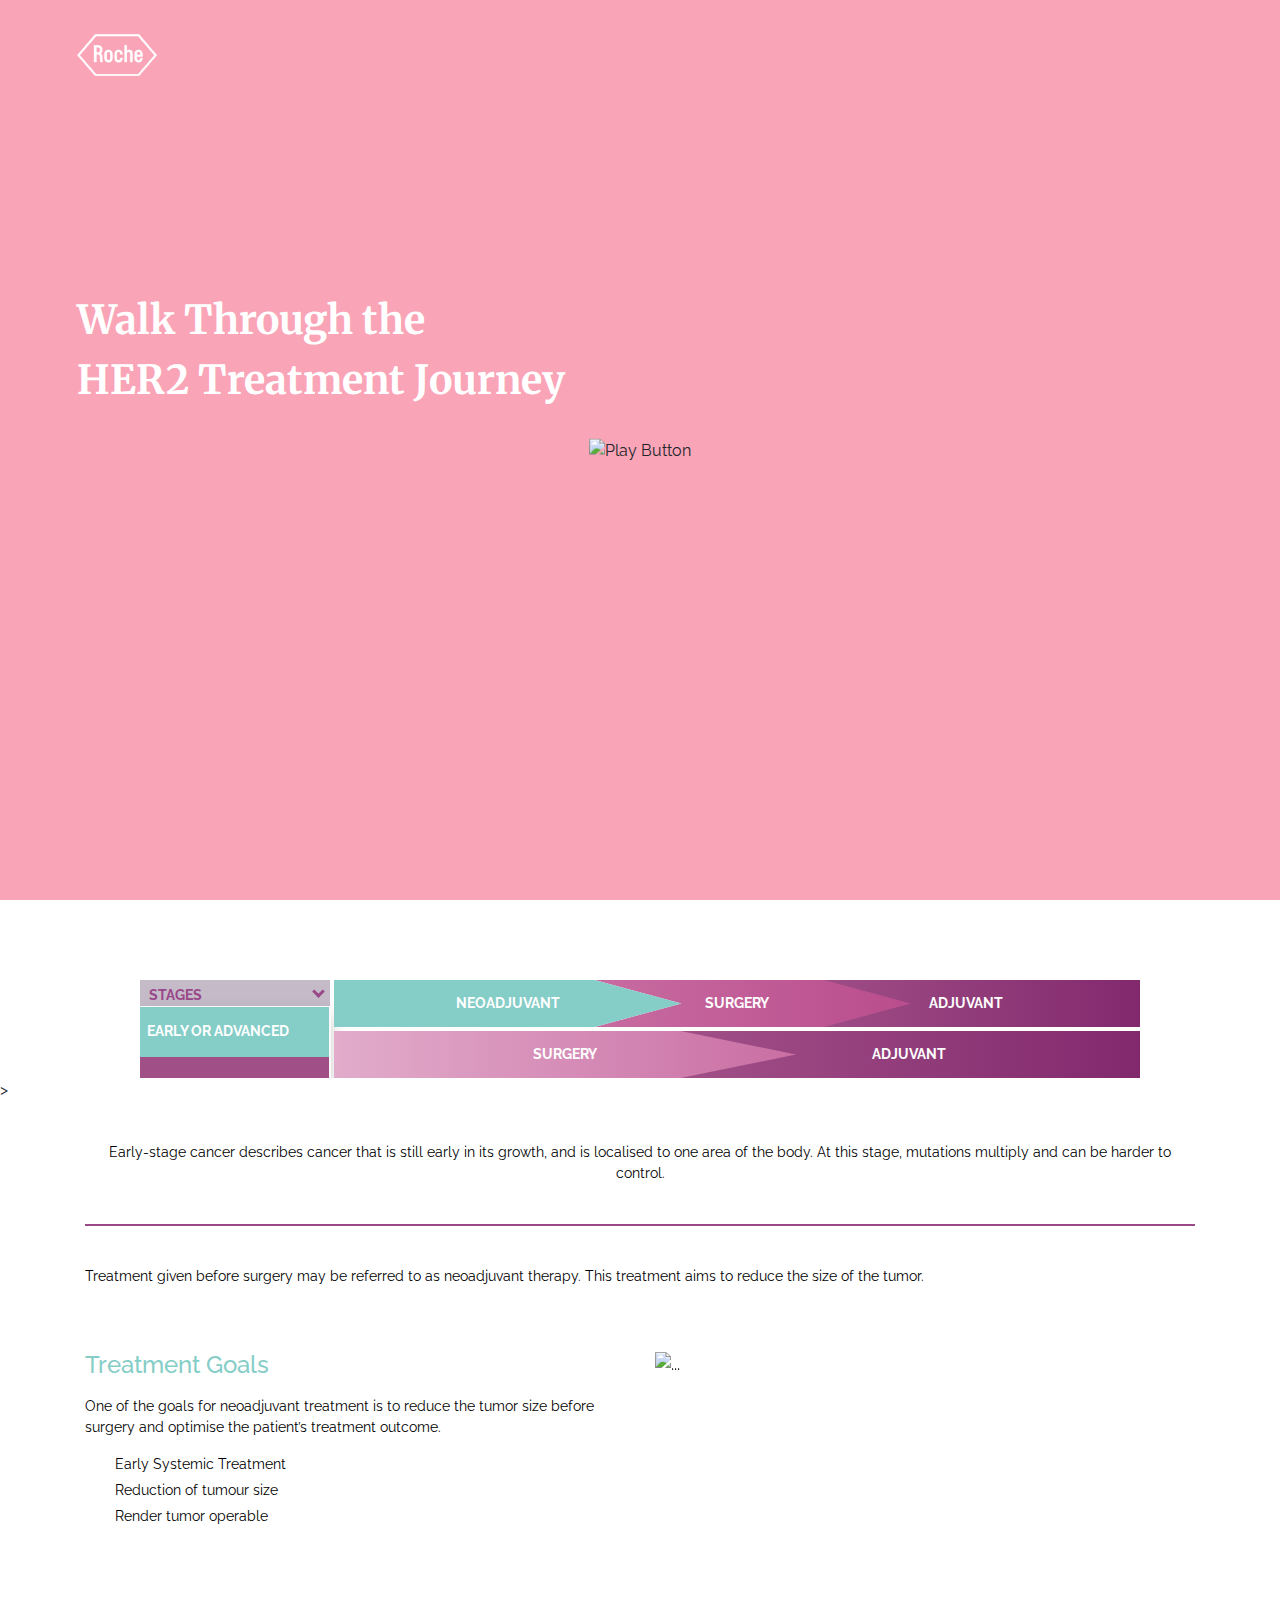
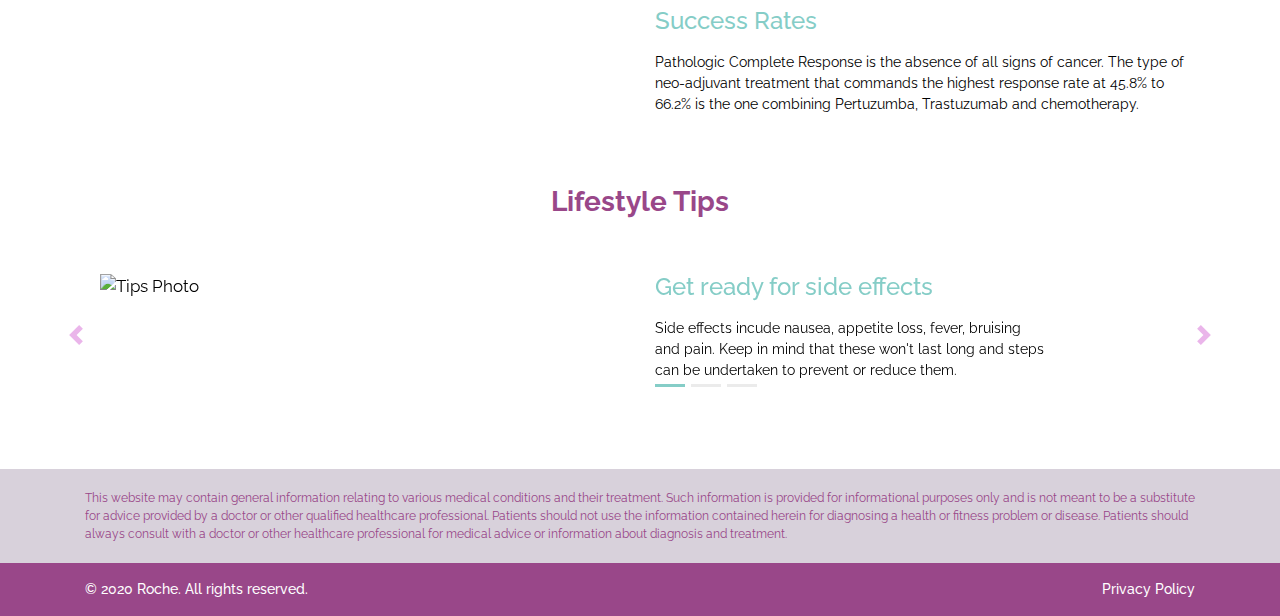
==== commit c2d30793: "Roche 94 issue #1-7" ====
--- a/her2.html
+++ b/her2.html
@@ -78,16 +78,16 @@
         <a href="index.html" class="learn-breast">LEARN MORE ABOUT BREAST CANCER</a>
       </a>
     </div>
-    <div class="top-main-nav">
+    <div class="top-main-nav" id="top-main-nav-toogle">
       <!--div class="nav nav-tabs sub-tabs-2" id="nav-tab" role="tablist">
         <a onclick="changeView1()" class="nav-item nav-link active" id="nav-early-tab" data-toggle="tab" href="#nav-early" role="tab" aria-controls="nav-home" aria-selected="true">EARLY STAGE</a>
         <a onclick="changeView2()" class="nav-item nav-link" id="nav-late-tab" data-toggle="tab" href="#nav-late" role="tab" aria-controls="nav-profile" aria-selected="false">LATE STAGE</a>
       </div!-->
-      <div class="dropdown" onmouseout="overflowHide()" onmouseover="overflowShow()">
+      <div class="dropdown" onclick="toogleView()">
         <button class="dropbtn">STAGES <i class="arrow down"></i></button>
         <div class="dropdown-content">
-          <a onclick="changeView1()" class="active" href="#nav-early" >EARLY OR ADVANCED</a>
-          <a onclick="changeView2()" href="#nav-late">METASTATIC</a>
+          <a onclick="changeView1()" class="active" id="nav-early-tab" href="#nav-late" role="tab" aria-controls="nav-home" aria-selected="true">EARLY OR ADVANCED</a>
+          <a onclick="changeView2()" id="nav-late-tab" href="#nav-late" role="tab" aria-controls="nav-profile" aria-selected="false">METASTATIC</a>
         </div>      
       </div>
       <div class="nav sub-tabs sub-tabs-sticky-early">
@@ -96,7 +96,7 @@
           <a class="nav-item nav-link " id="nav-surgery-tab" data-toggle="tab" href="#nav-surgery" role="tab" aria-controls="nav-profile" aria-selected="false"><span>SURGERY</span></a>
           <a class="nav-item nav-link " id="nav-adjuvant-tab" data-toggle="tab" href="#nav-adjuvant" role="tab" aria-controls="nav-contact" aria-selected="false"><span>ADJUVANT</span></a>
         </div>
-        <div class="nav nav-tabs sub-tabs sub-tabs-sticky-early second-row" id="nav-tab-2" role="tablist">
+        <div class="nav nav-tabs sub-tabs sub-tabs-sticky-early sub-tabs-second-row" id="nav-tab-2" role="tablist">
           <a class="nav-item nav-link" id="nav-surgery-tab" data-toggle="tab" href="#nav-surgery" role="tab" aria-controls="nav-profile" aria-selected="false"><span>SURGERY</span></a>
           <a class="nav-item nav-link" id="nav-adjuvant-tab" data-toggle="tab" href="#nav-adjuvant" role="tab" aria-controls="nav-contact" aria-selected="false"><span>ADJUVANT</span></a>
         </div>
--- a/assets/css/development/style.css
+++ b/assets/css/development/style.css
@@ -4340,7 +4340,7 @@
 
 .nav-link {
   display: block;
-  padding: 0.5rem 1rem;
+  /*padding: 0.5rem 1rem;*/
 }
 .nav-link:hover, .nav-link:focus {
   text-decoration: none;
@@ -4618,7 +4618,7 @@
   font-weight: bold;
   border: none;
   text-align: left;
-  margin-right: 1px;
+  margin-right: 2px;
 }
 
 /* The container <div> - needed to position the dropdown content */
@@ -4645,9 +4645,14 @@
   color: #fff;
   font-weight: bold !important;
   font-size: 14px !important;
-  padding: 24px 49px 24px 7px;
+  padding: 14px 40px 15px 7px;
+  margin-right: 2px;
   text-decoration: none;
   display: block;
+}
+
+.dropdown-content a:nth-child(2){
+  padding: 26px 0 28px 8px !important;
 }
 
 .dropdown-content a.active{
@@ -4677,4 +4682,12 @@
 
 .nav-surgery-second-tab {
   margin-right: -141px !important;
-}+}
+
+.sub-tabs-firstrow{
+  margin-bottom: 4px;
+}
+
+.dropdown{
+  margin-right: 2px;
+}
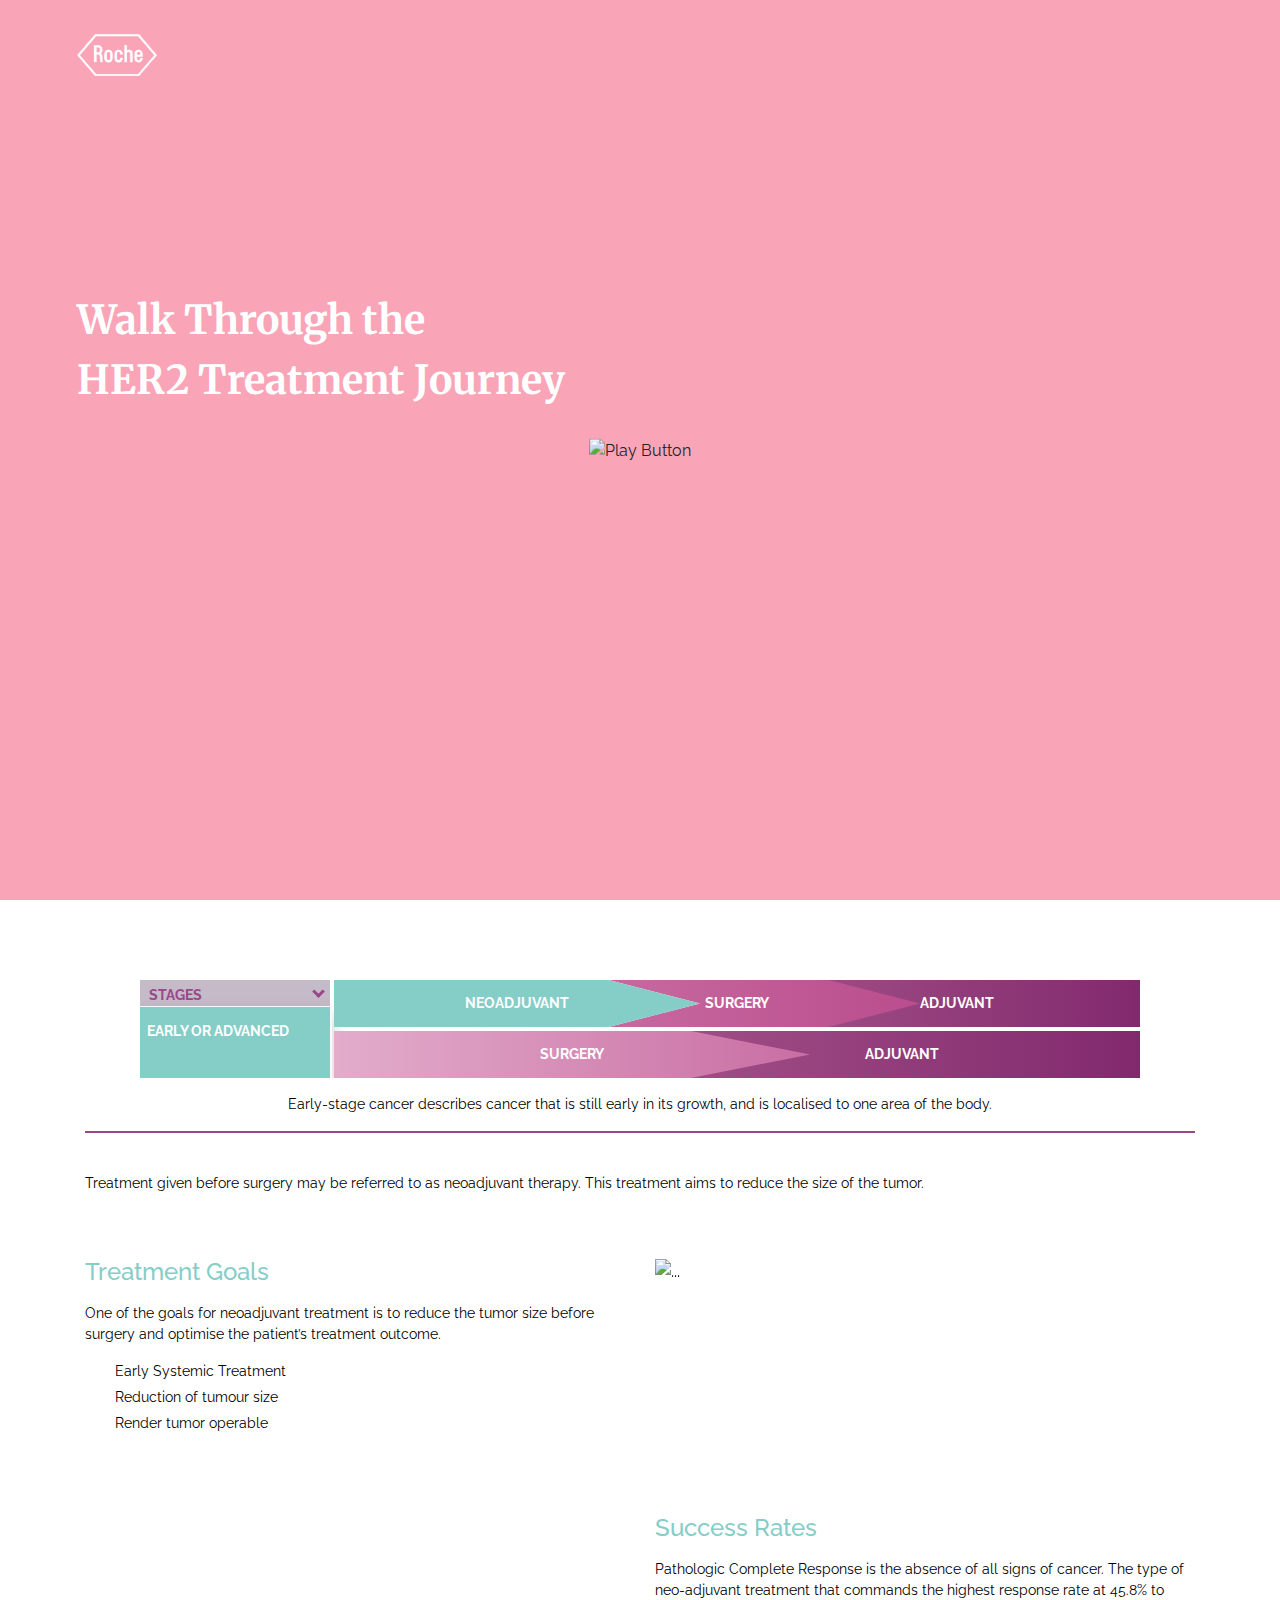
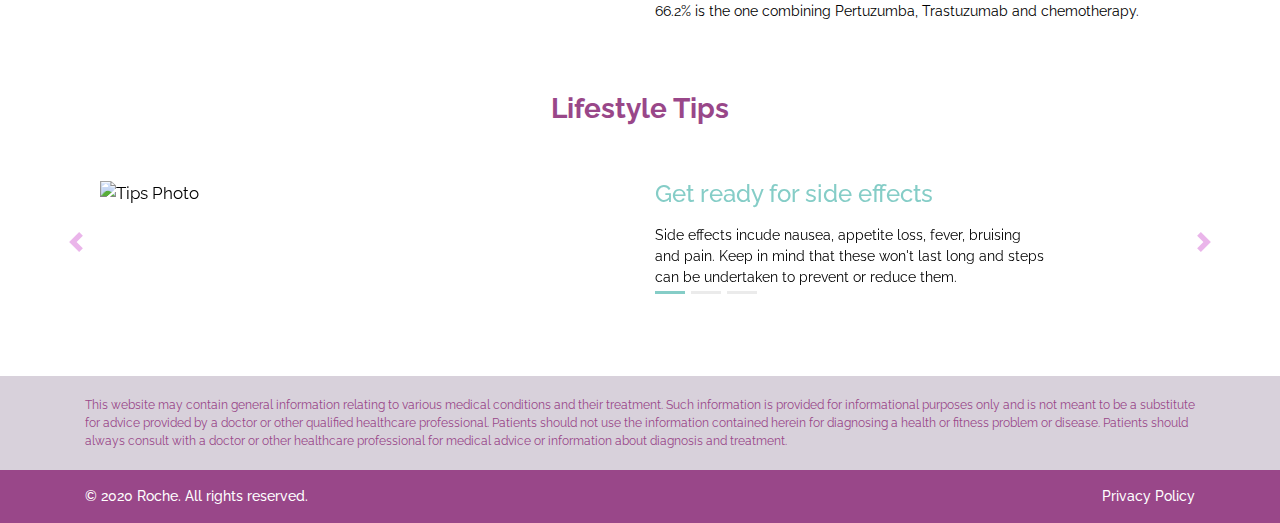
==== commit 659a1760: "Roche 94 fixed #1 update copy" ====
--- a/her2.html
+++ b/her2.html
@@ -87,7 +87,7 @@
         <button class="dropbtn">STAGES <i class="arrow down"></i></button>
         <div class="dropdown-content">
           <a onclick="changeView1()" class="active" id="nav-early-tab" href="#nav-late" role="tab" aria-controls="nav-home" aria-selected="true">EARLY OR ADVANCED</a>
-          <a onclick="changeView2()" id="nav-late-tab" href="#nav-late" role="tab" aria-controls="nav-profile" aria-selected="false">METASTATIC</a>
+          <a onclick="changeView2()" id="nav-late-tab" href="#nav-quality-life" role="tab" aria-controls="nav-profile" aria-selected="false">METASTATIC</a>
         </div>      
       </div>
       <div class="nav sub-tabs sub-tabs-sticky-early">
@@ -101,7 +101,10 @@
           <a class="nav-item nav-link" id="nav-adjuvant-tab" data-toggle="tab" href="#nav-adjuvant" role="tab" aria-controls="nav-contact" aria-selected="false"><span>ADJUVANT</span></a>
         </div>
       </div>  
-      <div class="second-view"><h3>QUALITY OF LIFE</h3></div></div>>    
+      <div class="nav sub-tabs-quality-life second-view">         
+          <a class="nav-item nav-link" id="nav-nav-quality-life-tab" data-toggle="tab" href="#nav-quality-life" role="tab" aria-controls="nav-profile" aria-selected="true">QUALITY OF LIFE</a>
+      </div>
+    </div>  
     </div>
   </nav>
   
@@ -112,9 +115,10 @@
         <div class="tab-pane fade show active" id="nav-early" role="tabpanel" aria-labelledby="nav-early-tab">
           <section class="container" style="padding: 0;">
             <div class="text-box-onscroll">
-              Early-stage cancer describes cancer that is still early in its growth, and is localised to one area of the body. At this stage, mutations multiply and can be harder to control.
+              Early-stage cancer describes cancer that is still early in its growth, and is localised to one area of the body.
             </div>
             <section class="tab-content treatment" id="nav-tabContent">
+
               <!-- NEOADJUVANT -->
               <div class="tab-pane fade show active" id="nav-neoadjuvant" role="tabpanel" aria-labelledby="nav-neoadjuvant-tab">
                 <div class="tab-sub-text">Treatment given before surgery may be referred to as neoadjuvant therapy. This treatment aims to reduce the size of the tumor.</div>
@@ -468,6 +472,128 @@
                   </div>         
                 </article>
               </div>
+
+              <!-- METASTATIC -->
+              <div class="tab-pane fade" id="nav-quality-life" role="tabpanel" aria-labelledby="nav-nav-quality-life-tab">
+                <div class="tab-sub-text">Treatment given before surgery may be referred to as neoadjuvant therapy. This treatment aims to reduce the size of the tumor.</div>
+                <article class="row">
+                  <div class="col-md-6">
+                    <h2 class="tab-heading">Treatment Goals</h2>
+                    <ul class="lists">
+                      <li>Reduction of tumour size</li>
+                      <li>Render tumour operable</li>
+                      <li>De-escalate surgery Neoadjuvant/Surgery/adjuvant</li>
+                    </ul>
+                    <p style="margin-bottom: 1px;">Neo-Adjuvant Treatment Cycles:</p>
+                    <p>One of the goals for neoadjuvant treatment is to help the tumor size before surgery and optimise the patiet's treatment outcome</p>
+                  </div>
+                  <div class="col-md-6">
+                    <div id="carouselExampleControls4" class="carousel slide" data-ride="carousel">
+                      <div class="carousel-inner">
+                        <div class="carousel-item active">
+                          <img src="assets/media/image/Early-Stage/Neoadjuvant/treatmentgoals-1.png" class="d-block w-100" alt="...">
+                        </div>
+                        <div class="carousel-item">
+                          <img src="assets/media/image/Early-Stage/Neoadjuvant/treatmentgoals-2.png" class="d-block w-100" alt="...">
+                        </div>
+                        <div class="carousel-item">
+                          <img src="assets/media/image/Early-Stage/Neoadjuvant/treatmentgoals-3.png" class="d-block w-100" alt="...">
+                        </div>
+                      </div>
+                      <a class="carousel-control-prev" href="#carouselExampleControls4" role="button" data-slide="prev">
+                        <span class="carousel-control-prev-icon" aria-hidden="true"></span>
+                        <span class="sr-only">Previous</span>
+                      </a>
+                      <a class="carousel-control-next" href="#carouselExampleControls4" role="button" data-slide="next">
+                        <span class="carousel-control-next-icon" aria-hidden="true"></span>
+                        <span class="sr-only">Next</span>
+                      </a>
+                    </div>
+                  </div>
+                </article>
+            
+                <article class="row success-rates">
+                  <div class="col-md-6">
+                    <img src="assets/media/image/Early-Stage/Neoadjuvant/success-rate.png" alt="">
+                  </div>
+                  <div class="col-md-6">
+                    <h3 class="tab-heading">Success Rates</h3>
+                    <p>Before surgery (neoadjuvant therapy), or after surgery (adjuvant therapy). Radiotherapy is usually given after Surgery</p>
+                    <p>It is usually given over 3 to 6 months and may be used alone, before surgery (neoadjuvant) or after surgery (adjuvant) therapy, or together with targeted therapy to increase the effectiveness of the treatment, depending on the type and stage of cancer</p>
+                  </div>
+                </article>
+      
+                <article class="container lifestyle-tips">
+                  <h3 class="text-center">Lifestyle Tips</h3>
+                  <div id="carouselExampleCaptions" class="carousel slide" data-ride="carousel">
+                    <div class="carousel-inner">
+                      <div class="carousel-item active">
+                        <div class="row">
+                          <div class="col-md-6">
+                            <img src="assets/media/image/Early-Stage/Neoadjuvant/lifestyle-1.png" class="d-block w-100" alt="Tips Photo">
+                          </div>
+                          <div class="col-md-6">
+                            <div>
+                              <h3 class="tab-heading">Get ready for side effects</h3>
+                              <p class="tab-text">Side effects incude nausea, appetite loss, fever, bruising and pain. Keep in mind that these won't last long and steps can be undertaken to prevent or reduce them.</p>
+                              <ol class="carousel-indicators">
+                                <li data-target="#carouselExampleCaptions" data-slide-to="0" class="active"></li>
+                                <li data-target="#carouselExampleCaptions" data-slide-to="1"></li>
+                                <li data-target="#carouselExampleCaptions" data-slide-to="2"></li>
+                              </ol>
+                            </div>
+                          </div>
+                        </div>
+                      </div>
+                      <div class="carousel-item">
+                        <div class="row">
+                          <div class="col-md-6">
+                            <img src="assets/media/image/Early-Stage/Neoadjuvant/lifestyle-2.png" class="d-block w-100" alt="Tips Photo">
+                          </div>
+                          <div class="col-md-6">
+                            <div>
+                              <h3 class="tab-heading">Rest</h3>
+                              <p class="tab-text">As cancer drugs also affect normal cells, the resting period allows the body to recover before the next treatment cycle starts.</p>
+                              <ol class="carousel-indicators">
+                                <li data-target="#carouselExampleCaptions" data-slide-to="0"></li>
+                                <li data-target="#carouselExampleCaptions" data-slide-to="1" class="active"></li>
+                                <li data-target="#carouselExampleCaptions" data-slide-to="2"></li>
+                              </ol>
+                            </div>
+                          </div>
+                        </div>
+                      </div>
+                      <div class="carousel-item">
+                        <div class="row">
+                          <div class="col-md-6">
+                            <img src="assets/media/image/Early-Stage/Neoadjuvant/lifestyle-3.png" class="d-block w-100" alt="Tips Photo">
+                          </div>
+                          <div class="col-md-6">
+                            <div>
+                              <h3 class="tab-heading">Consult your doctor</h3>
+                              <p class="tab-text">Discuss some issues with the doctor, by asking questions such as: "What procedures are being considered?" "How long will the treatment journey take?" and "What is the cost of therapy?".</p>
+                              <ol class="carousel-indicators">
+                                <li data-target="#carouselExampleCaptions" data-slide-to="0"></li>
+                                <li data-target="#carouselExampleCaptions" data-slide-to="1"></li>
+                                <li data-target="#carouselExampleCaptions" data-slide-to="2" class="active"></li>
+                              </ol>
+                            </div>
+                          </div>
+                        </div>
+                      </div>
+                    </div>
+                    <a class="carousel-control-prev slides-switcher" href="#carouselExampleCaptions" role="button" data-slide="prev">
+                      <span class="carousel-control-prev-icon" aria-hidden="true"></span>
+                      <span class="sr-only">Previous</span>
+                    </a>
+                    <a class="carousel-control-next slides-switcher" href="#carouselExampleCaptions" role="button" data-slide="next">
+                      <span class="carousel-control-next-icon" aria-hidden="true"></span>
+                      <span class="sr-only">Next</span>
+                    </a>
+                  </div>         
+                </article>
+              </div>
+
             </section>
           </section>
         </div>
--- a/assets/css/development/style.css
+++ b/assets/css/development/style.css
@@ -2039,6 +2039,15 @@
   justify-content: center;
 }
 
+.sub-tabs-quality-life > a {
+  color: #fff !important;
+  font-size: 14px !important;
+  font-weight: bold !important;
+  display: flex !important;
+  align-items: center;
+  justify-content: center;
+}
+
 .sub-tabs-2 {
   background-image: linear-gradient(to right, #b65c97, #9a4889);
   margin-right: -1px;
@@ -2054,7 +2063,7 @@
 }
 
 .sub-tabs.sub-tabs-sticky-early > a:not(:last-of-type) {
-  margin-right: -118px;
+  margin-right: -146px
 }
 .sub-tabs.second-row > a:not(:last-of-type) {
   margin-right: -157px;
@@ -2661,7 +2670,7 @@
 
 .text-box-onscroll {
   text-align: center;
-  padding: 2.5rem 0;
+  padding: 1rem 0;
   border-bottom: 2px solid #9a4889;
 }
 @media (max-width: 37.5em) {
@@ -4621,22 +4630,47 @@
   margin-right: 2px;
 }
 
+@media (max-width: 37.5em) {
+  .dropbtn {
+    width: 69%;
+    font-size: 12px;
+    padding: 5px 0 1px 7px;
+    margin-right: 17px;
+  }
+}
+
+@media (max-width: 37.5em){
+  i{
+    position: absolute;
+    margin: 1px 0px 2px 18px;
+    border: solid #994789;
+    border-width: 0 3px 3px 0;
+    padding: 2px;
+  }
+}
+
 /* The container <div> - needed to position the dropdown content */
 .dropdown {
   position: relative;
   display: inline-block;
 }
 
+@media (max-width: 37.5em){
+  .dropdown{
+    width: 89%;
+  }
+}
+
 /* Dropdown Content (Hidden by Default) */
 .dropdown-content {
      /*display: none;*/
-     background-color: #a15087;
-    /* width: 189px; */
+    background-color: #a15087;
+    width: 100%;
     position: absolute;
     background-color: #f9f9f9;
     /* min-width: 157px; */
     box-shadow: 0px 8px 16px 0px rgba(0,0,0,0.2);
-    /* z-index: 1;*/
+    z-index: 1;
 }
 
 /* Links inside the dropdown */
@@ -4644,16 +4678,28 @@
   background-color: #a15087;
   color: #fff;
   font-weight: bold !important;
-  font-size: 14px !important;
-  padding: 14px 40px 15px 7px;
+  font-size: 14px;
+  padding: 14px 0 40px 7px;
   margin-right: 2px;
   text-decoration: none;
   display: block;
 }
 
-.dropdown-content a:nth-child(2){
+@media (max-width: 37.5em){
+  .dropdown-content{
+    width: 70%;
+  }
+}
+
+@media (max-width: 37.5em){
+  .dropdown-content a{
+    font-size: 12px;
+  }
+}
+
+/*.dropdown-content a:nth-child(2){
   padding: 26px 0 28px 8px !important;
-}
+}*/
 
 .dropdown-content a.active{
   background-image: linear-gradient(#85cdc7, #85cdc7) !important;
@@ -4663,11 +4709,11 @@
 .dropdown-content a:hover {background-color: #85cdc7}
 
 /* Show the dropdown menu on hover */
-.dropdown:hover .dropdown-content {
+/*.dropdown:hover .dropdown-content {
   display: block;
 }
-
-i {
+*/
+i{
     margin: 0 0 4px 109px;
     border: solid #994789;
     border-width: 0 3px 3px 0;
@@ -4675,6 +4721,12 @@
     padding: 3px;
 }
 
+@media (max-width: 37.5em){
+  i{
+    margin: 0 0 5px 45px;
+  }
+}
+
 .down {
   transform: rotate(45deg);
   -webkit-transform: rotate(45deg);
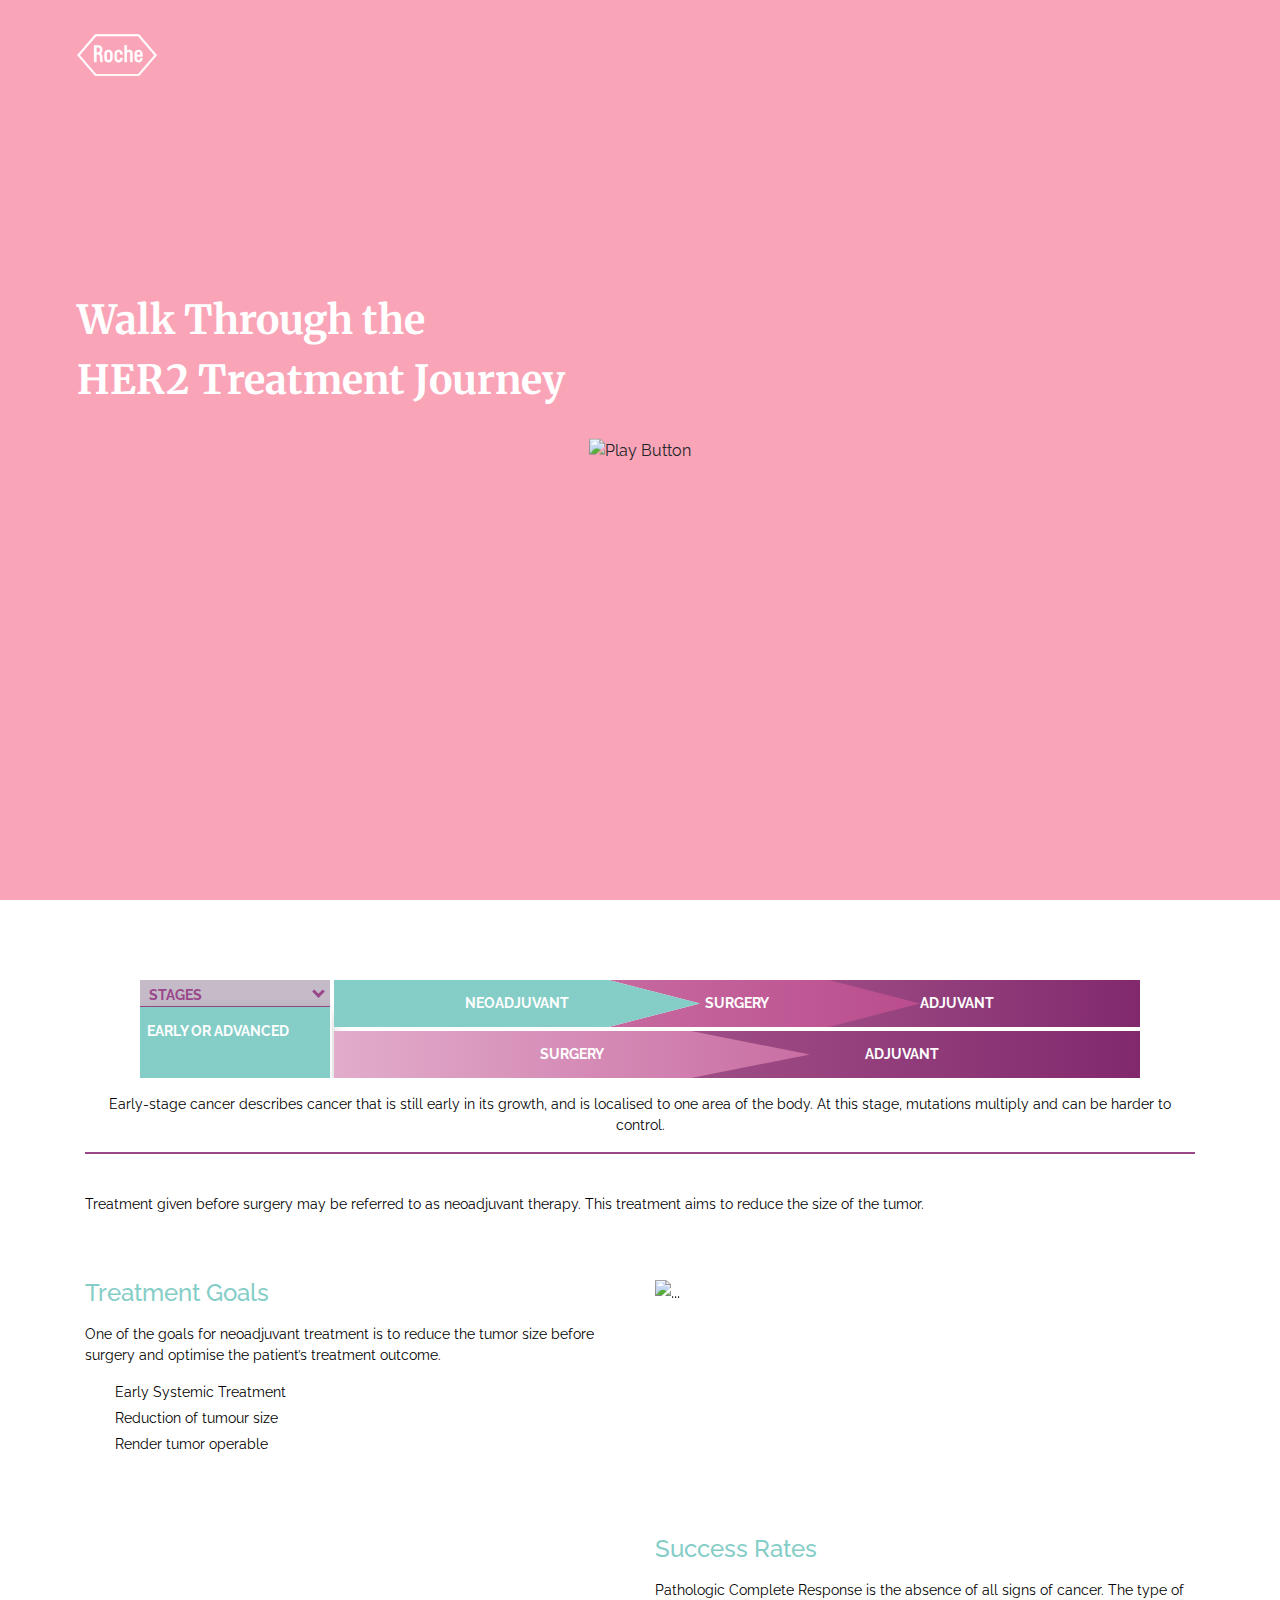
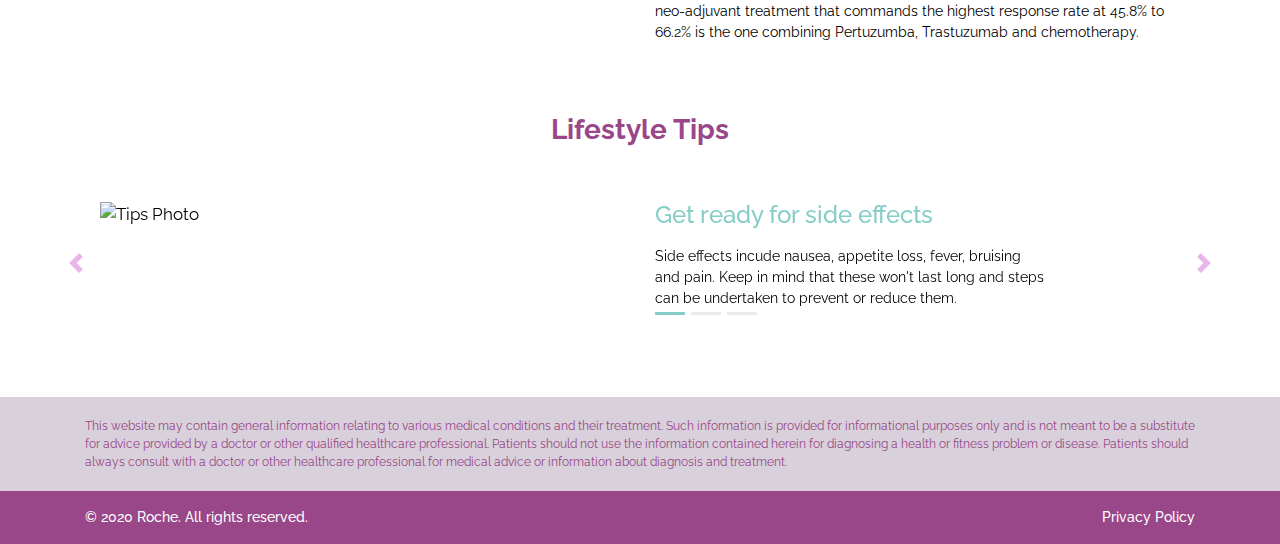
==== commit 5df5ca19: "Roche #1 and # 8" ====
--- a/her2.html
+++ b/her2.html
@@ -86,8 +86,8 @@
       <div class="dropdown" onclick="toogleView()">
         <button class="dropbtn">STAGES <i class="arrow down"></i></button>
         <div class="dropdown-content">
-          <a onclick="changeView1()" class="active" id="nav-early-tab" href="#nav-late" role="tab" aria-controls="nav-home" aria-selected="true">EARLY OR ADVANCED</a>
-          <a onclick="changeView2()" id="nav-late-tab" href="#nav-quality-life" role="tab" aria-controls="nav-profile" aria-selected="false">METASTATIC</a>
+          <a onclick="changeView1()" class="active" id="nav-early-tab" href="#nav-early" role="tab" aria-controls="nav-home" aria-selected="true">EARLY OR ADVANCED</a>
+          <a onclick="changeView2()" id="nav-late-tab" href="#nav-late" role="tab" aria-controls="nav-profile" aria-selected="false">METASTATIC</a>
         </div>      
       </div>
       <div class="nav sub-tabs sub-tabs-sticky-early">
@@ -102,7 +102,7 @@
         </div>
       </div>  
       <div class="nav sub-tabs-quality-life second-view">         
-          <a class="nav-item nav-link" id="nav-nav-quality-life-tab" data-toggle="tab" href="#nav-quality-life" role="tab" aria-controls="nav-profile" aria-selected="true">QUALITY OF LIFE</a>
+          <a class="nav-item nav-link" id="nav-nav-quality-life-tab" data-toggle="tab" href="#nav-late" role="tab" aria-controls="nav-profile" aria-selected="true">QUALITY OF LIFE</a>
       </div>
     </div>  
     </div>
@@ -112,10 +112,11 @@
   <main class="main-content" id="her2">
     <section class="container"> 
       <div class="tab-content stages-nav" id="nav-tabContent">
+        
         <div class="tab-pane fade show active" id="nav-early" role="tabpanel" aria-labelledby="nav-early-tab">
           <section class="container" style="padding: 0;">
             <div class="text-box-onscroll">
-              Early-stage cancer describes cancer that is still early in its growth, and is localised to one area of the body.
+              Early-stage cancer describes cancer that is still early in its growth, and is localised to one area of the body. At this stage, mutations multiply and can be harder to control.
             </div>
             <section class="tab-content treatment" id="nav-tabContent">
 
@@ -473,130 +474,10 @@
                 </article>
               </div>
 
-              <!-- METASTATIC -->
-              <div class="tab-pane fade" id="nav-quality-life" role="tabpanel" aria-labelledby="nav-nav-quality-life-tab">
-                <div class="tab-sub-text">Treatment given before surgery may be referred to as neoadjuvant therapy. This treatment aims to reduce the size of the tumor.</div>
-                <article class="row">
-                  <div class="col-md-6">
-                    <h2 class="tab-heading">Treatment Goals</h2>
-                    <ul class="lists">
-                      <li>Reduction of tumour size</li>
-                      <li>Render tumour operable</li>
-                      <li>De-escalate surgery Neoadjuvant/Surgery/adjuvant</li>
-                    </ul>
-                    <p style="margin-bottom: 1px;">Neo-Adjuvant Treatment Cycles:</p>
-                    <p>One of the goals for neoadjuvant treatment is to help the tumor size before surgery and optimise the patiet's treatment outcome</p>
-                  </div>
-                  <div class="col-md-6">
-                    <div id="carouselExampleControls4" class="carousel slide" data-ride="carousel">
-                      <div class="carousel-inner">
-                        <div class="carousel-item active">
-                          <img src="assets/media/image/Early-Stage/Neoadjuvant/treatmentgoals-1.png" class="d-block w-100" alt="...">
-                        </div>
-                        <div class="carousel-item">
-                          <img src="assets/media/image/Early-Stage/Neoadjuvant/treatmentgoals-2.png" class="d-block w-100" alt="...">
-                        </div>
-                        <div class="carousel-item">
-                          <img src="assets/media/image/Early-Stage/Neoadjuvant/treatmentgoals-3.png" class="d-block w-100" alt="...">
-                        </div>
-                      </div>
-                      <a class="carousel-control-prev" href="#carouselExampleControls4" role="button" data-slide="prev">
-                        <span class="carousel-control-prev-icon" aria-hidden="true"></span>
-                        <span class="sr-only">Previous</span>
-                      </a>
-                      <a class="carousel-control-next" href="#carouselExampleControls4" role="button" data-slide="next">
-                        <span class="carousel-control-next-icon" aria-hidden="true"></span>
-                        <span class="sr-only">Next</span>
-                      </a>
-                    </div>
-                  </div>
-                </article>
-            
-                <article class="row success-rates">
-                  <div class="col-md-6">
-                    <img src="assets/media/image/Early-Stage/Neoadjuvant/success-rate.png" alt="">
-                  </div>
-                  <div class="col-md-6">
-                    <h3 class="tab-heading">Success Rates</h3>
-                    <p>Before surgery (neoadjuvant therapy), or after surgery (adjuvant therapy). Radiotherapy is usually given after Surgery</p>
-                    <p>It is usually given over 3 to 6 months and may be used alone, before surgery (neoadjuvant) or after surgery (adjuvant) therapy, or together with targeted therapy to increase the effectiveness of the treatment, depending on the type and stage of cancer</p>
-                  </div>
-                </article>
-      
-                <article class="container lifestyle-tips">
-                  <h3 class="text-center">Lifestyle Tips</h3>
-                  <div id="carouselExampleCaptions" class="carousel slide" data-ride="carousel">
-                    <div class="carousel-inner">
-                      <div class="carousel-item active">
-                        <div class="row">
-                          <div class="col-md-6">
-                            <img src="assets/media/image/Early-Stage/Neoadjuvant/lifestyle-1.png" class="d-block w-100" alt="Tips Photo">
-                          </div>
-                          <div class="col-md-6">
-                            <div>
-                              <h3 class="tab-heading">Get ready for side effects</h3>
-                              <p class="tab-text">Side effects incude nausea, appetite loss, fever, bruising and pain. Keep in mind that these won't last long and steps can be undertaken to prevent or reduce them.</p>
-                              <ol class="carousel-indicators">
-                                <li data-target="#carouselExampleCaptions" data-slide-to="0" class="active"></li>
-                                <li data-target="#carouselExampleCaptions" data-slide-to="1"></li>
-                                <li data-target="#carouselExampleCaptions" data-slide-to="2"></li>
-                              </ol>
-                            </div>
-                          </div>
-                        </div>
-                      </div>
-                      <div class="carousel-item">
-                        <div class="row">
-                          <div class="col-md-6">
-                            <img src="assets/media/image/Early-Stage/Neoadjuvant/lifestyle-2.png" class="d-block w-100" alt="Tips Photo">
-                          </div>
-                          <div class="col-md-6">
-                            <div>
-                              <h3 class="tab-heading">Rest</h3>
-                              <p class="tab-text">As cancer drugs also affect normal cells, the resting period allows the body to recover before the next treatment cycle starts.</p>
-                              <ol class="carousel-indicators">
-                                <li data-target="#carouselExampleCaptions" data-slide-to="0"></li>
-                                <li data-target="#carouselExampleCaptions" data-slide-to="1" class="active"></li>
-                                <li data-target="#carouselExampleCaptions" data-slide-to="2"></li>
-                              </ol>
-                            </div>
-                          </div>
-                        </div>
-                      </div>
-                      <div class="carousel-item">
-                        <div class="row">
-                          <div class="col-md-6">
-                            <img src="assets/media/image/Early-Stage/Neoadjuvant/lifestyle-3.png" class="d-block w-100" alt="Tips Photo">
-                          </div>
-                          <div class="col-md-6">
-                            <div>
-                              <h3 class="tab-heading">Consult your doctor</h3>
-                              <p class="tab-text">Discuss some issues with the doctor, by asking questions such as: "What procedures are being considered?" "How long will the treatment journey take?" and "What is the cost of therapy?".</p>
-                              <ol class="carousel-indicators">
-                                <li data-target="#carouselExampleCaptions" data-slide-to="0"></li>
-                                <li data-target="#carouselExampleCaptions" data-slide-to="1"></li>
-                                <li data-target="#carouselExampleCaptions" data-slide-to="2" class="active"></li>
-                              </ol>
-                            </div>
-                          </div>
-                        </div>
-                      </div>
-                    </div>
-                    <a class="carousel-control-prev slides-switcher" href="#carouselExampleCaptions" role="button" data-slide="prev">
-                      <span class="carousel-control-prev-icon" aria-hidden="true"></span>
-                      <span class="sr-only">Previous</span>
-                    </a>
-                    <a class="carousel-control-next slides-switcher" href="#carouselExampleCaptions" role="button" data-slide="next">
-                      <span class="carousel-control-next-icon" aria-hidden="true"></span>
-                      <span class="sr-only">Next</span>
-                    </a>
-                  </div>         
-                </article>
-              </div>
-
             </section>
           </section>
         </div>
+
         <div class="tab-pane fade" id="nav-late" role="tabpanel" aria-labelledby="nav-late-tab">
           <section class="container" style="padding: 0;">
             <div class="text-box-onscroll text-box-onscroll-late">
--- a/assets/css/development/style.css
+++ b/assets/css/development/style.css
@@ -4628,6 +4628,7 @@
   border: none;
   text-align: left;
   margin-right: 2px;
+  box-shadow: 0px 10px;
 }
 
 @media (max-width: 37.5em) {
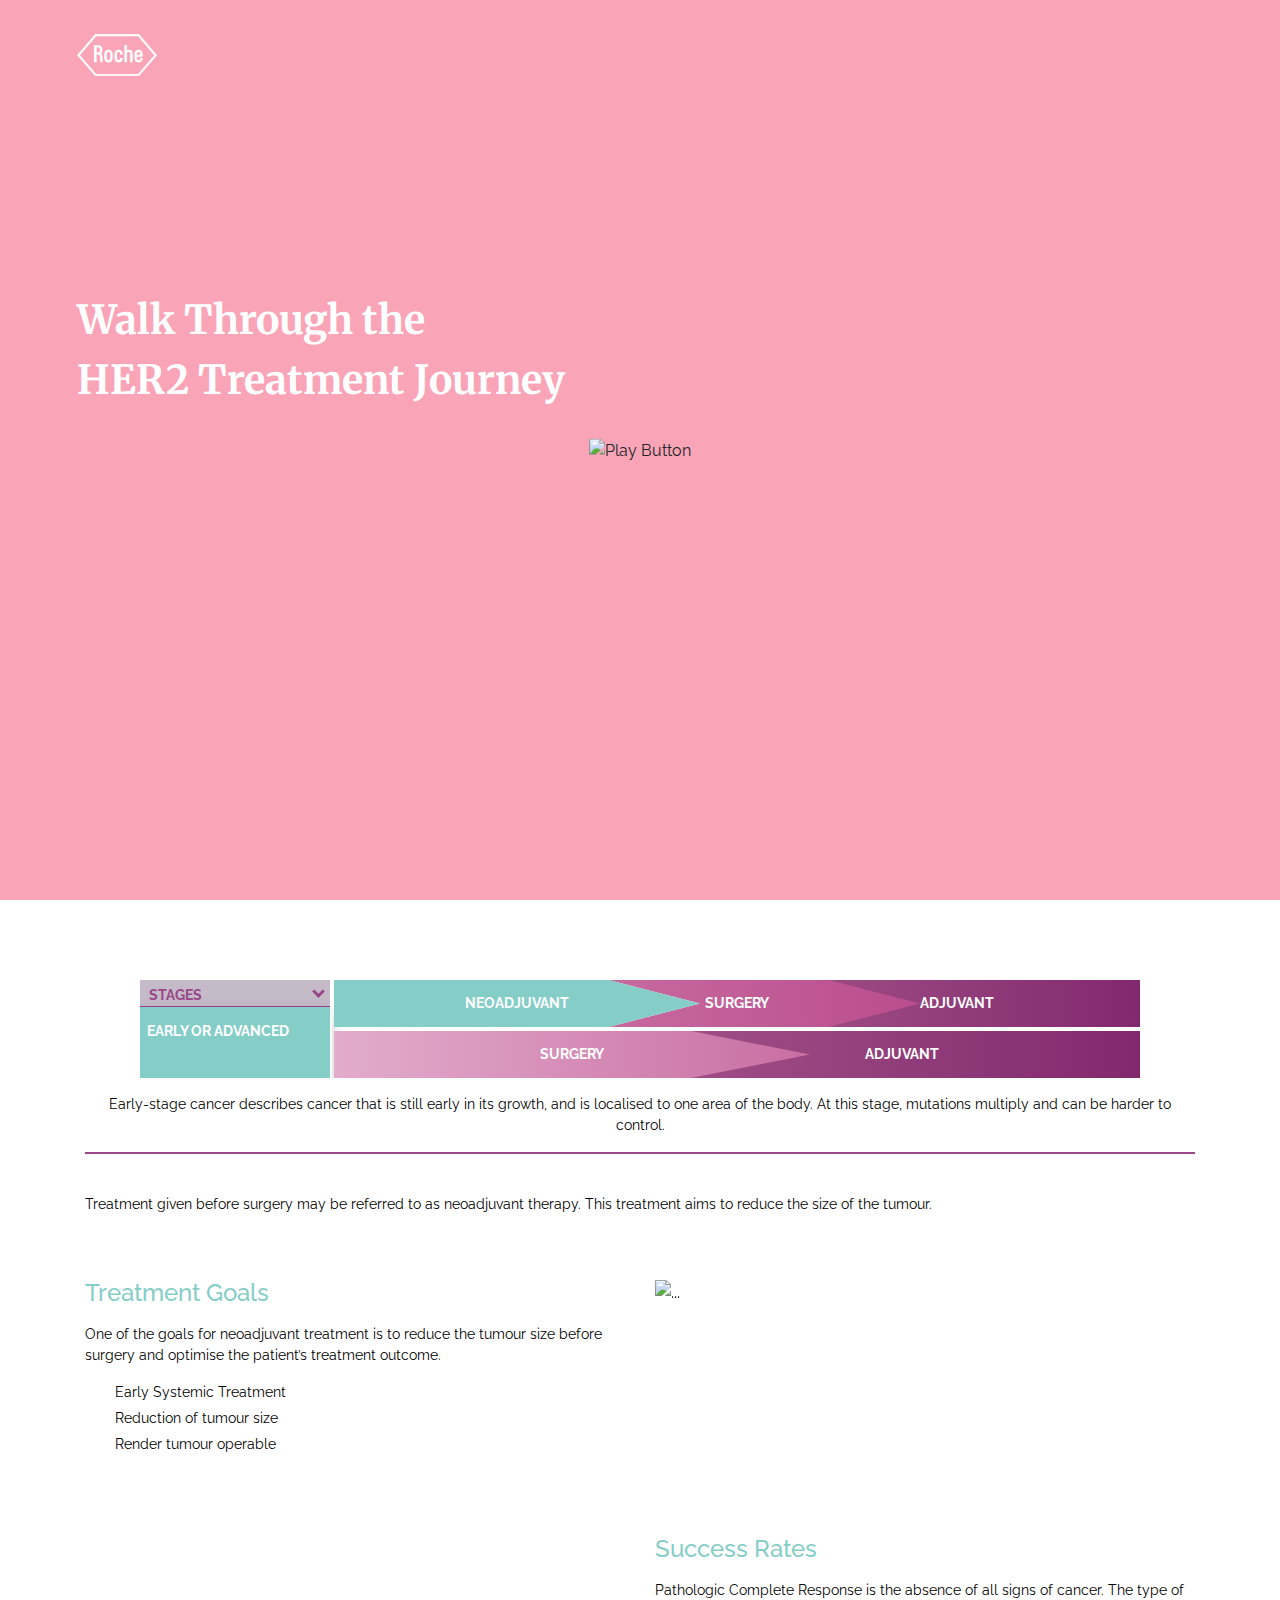
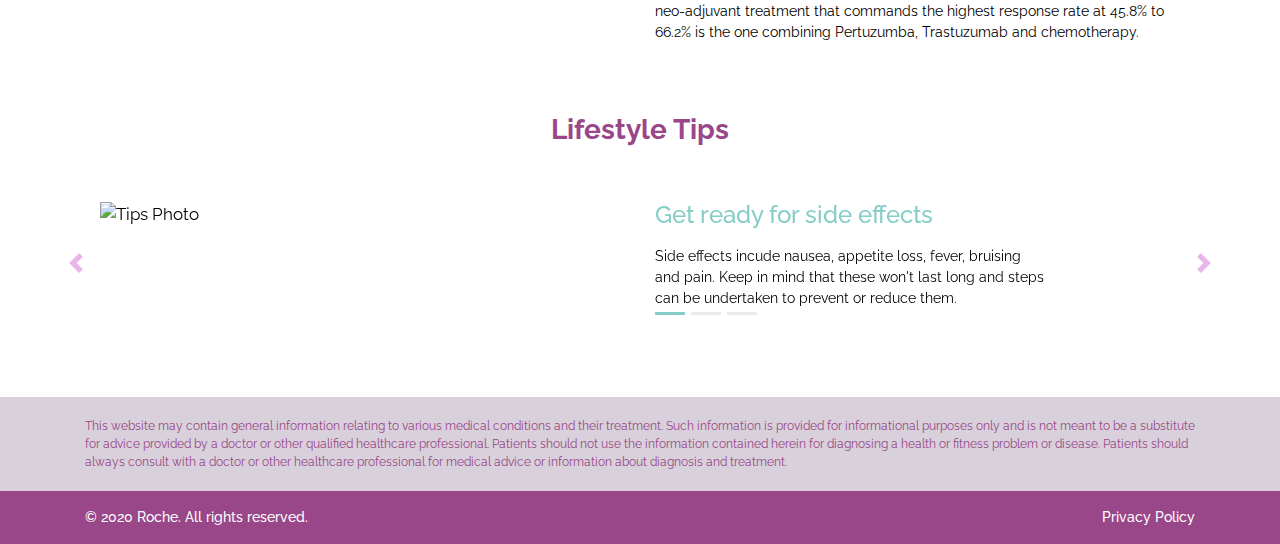
==== commit b7c75338: "ROCHE 96 correct spelling" ====
--- a/her2.html
+++ b/her2.html
@@ -86,8 +86,8 @@
       <div class="dropdown" onclick="toogleView()">
         <button class="dropbtn">STAGES <i class="arrow down"></i></button>
         <div class="dropdown-content">
-          <a onclick="changeView1()" class="active" id="nav-early-tab" href="#nav-early" role="tab" aria-controls="nav-home" aria-selected="true">EARLY OR ADVANCED</a>
-          <a onclick="changeView2()" id="nav-late-tab" href="#nav-late" role="tab" aria-controls="nav-profile" aria-selected="false">METASTATIC</a>
+          <a onclick="changeView1()" class="active" id="nav-early-tab" role="tab" aria-controls="nav-home" aria-selected="true">EARLY OR ADVANCED</a>
+          <a onclick="changeView2()" id="nav-late-tab" role="tab" aria-controls="nav-profile" aria-selected="false">METASTATIC</a>
         </div>      
       </div>
       <div class="nav sub-tabs sub-tabs-sticky-early">
@@ -122,16 +122,16 @@
 
               <!-- NEOADJUVANT -->
               <div class="tab-pane fade show active" id="nav-neoadjuvant" role="tabpanel" aria-labelledby="nav-neoadjuvant-tab">
-                <div class="tab-sub-text">Treatment given before surgery may be referred to as neoadjuvant therapy. This treatment aims to reduce the size of the tumor.</div>
+                <div class="tab-sub-text">Treatment given before surgery may be referred to as neoadjuvant therapy. This treatment aims to reduce the size of the tumour.</div>
                 <article class="row">
                   <div class="col-md-6">
                     <h2 class="tab-heading">Treatment Goals</h2>
-                    <p>One of the goals for neoadjuvant treatment is to reduce the tumor size before surgery and optimise the patient’s treatment outcome.
+                    <p>One of the goals for neoadjuvant treatment is to reduce the tumour size before surgery and optimise the patient’s treatment outcome.
                     </p>
                     <ul class="lists">
                       <li>Early Systemic Treatment</li>
                       <li>Reduction of tumour size</li>
-                      <li>Render tumor operable</li>
+                      <li>Render tumour operable</li>
                     </ul>
                   </div>
                   <div class="col-md-6">
@@ -245,7 +245,7 @@
                 <article class="row">
                   <div class="col-md-6">
                     <h2 class="tab-heading">Treatment Goals</h2>
-                    <p>The ultimate goal of breast surgery is the removal of the tumor.</p>
+                    <p>The ultimate goal of breast surgery is the removal of the Tumour.</p>
                     <ul class="lists icon-top">
                       <li>Lumpectomy: only the affected portion of the breast is removed (under which there are: breast-conserving surgery/BCS, partial mastectomy or wide excision)</li>
                       <li>Mastectomy: the whole breast is removed to kill remaining cancer cells and reduce chances of cancer returning (can be simple or with breast reconstruction.)</li>
@@ -283,7 +283,7 @@
                   </div>
                   <div class="col-md-6">
                     <h3 class="tab-heading">Success Rates</h3>
-                    <p>Data from the National Cancer Database between 2010 and 2012 reveals surgery to remove tumors was associated with a 44% increased chance of survival within an average followup period of 21 months. This was the result of a study on 3,231 women with HER2-positive stage 4 breast cancer.
+                    <p>Data from the National Cancer Database between 2010 and 2012 reveals surgery to remove tumours was associated with a 44% increased chance of survival within an average followup period of 21 months. This was the result of a study on 3,231 women with HER2-positive stage 4 breast cancer.
                     </p>
                   </div>
                 </article>
--- a/assets/css/development/style.css
+++ b/assets/css/development/style.css
@@ -1983,7 +1983,7 @@
   background-position: left 6%;
 }
 .lists > li {
-  background: url("/roche/assets/media/image/flower-bullet.png") left center no-repeat;
+  background: url("/charisjoy.github.io/assets/media/image/flower-bullet.png") left center no-repeat;
   padding-left: 30px;
   margin-bottom: 5px;
 }
@@ -2028,6 +2028,10 @@
 }
 .nav-tabs a:hover, .nav-tabs a:active {
   background-image: linear-gradient(#85cdc7, #85cdc7);
+}
+
+#nav-late .text-box-onscroll{
+  padding-top: 22px !important;
 }
 
 .sub-tabs > a, .sub-tabs-2 > a {
@@ -2385,6 +2389,13 @@
 .top-main-nav .sub-tabs-sticky-early {
   width: 100%;
 }
+
+@media (max-width: 37.5em) {
+  .top-main-nav .sub-tabs-sticky-early {
+    margin-left: 31px;
+  }
+}
+
 @media (max-width: 37.5em) {
   .top-main-nav .sub-tabs-sticky-early > a {
     font-size: 0.625rem !important;
@@ -2404,7 +2415,7 @@
 }
 @media (max-width: 37.5em) {
   .top-main-nav .sub-tabs-sticky-early > a:first-of-type {
-    margin-left: -0.9375rem;
+    margin-left: -3.9375rem;
   }
 }
 .top-main-nav .second-view {
@@ -4633,7 +4644,7 @@
 
 @media (max-width: 37.5em) {
   .dropbtn {
-    width: 69%;
+    width: 96%;
     font-size: 12px;
     padding: 5px 0 1px 7px;
     margin-right: 17px;
@@ -4658,7 +4669,7 @@
 
 @media (max-width: 37.5em){
   .dropdown{
-    width: 89%;
+    width: 42%;
   }
 }
 
@@ -4688,13 +4699,14 @@
 
 @media (max-width: 37.5em){
   .dropdown-content{
-    width: 70%;
+    width: 97%
   }
 }
 
 @media (max-width: 37.5em){
   .dropdown-content a{
     font-size: 12px;
+    margin-right: 1px;
   }
 }
 
@@ -4724,7 +4736,7 @@
 
 @media (max-width: 37.5em){
   i{
-    margin: 0 0 5px 45px;
+    margin: 1px 0 0 13px;
   }
 }
 
